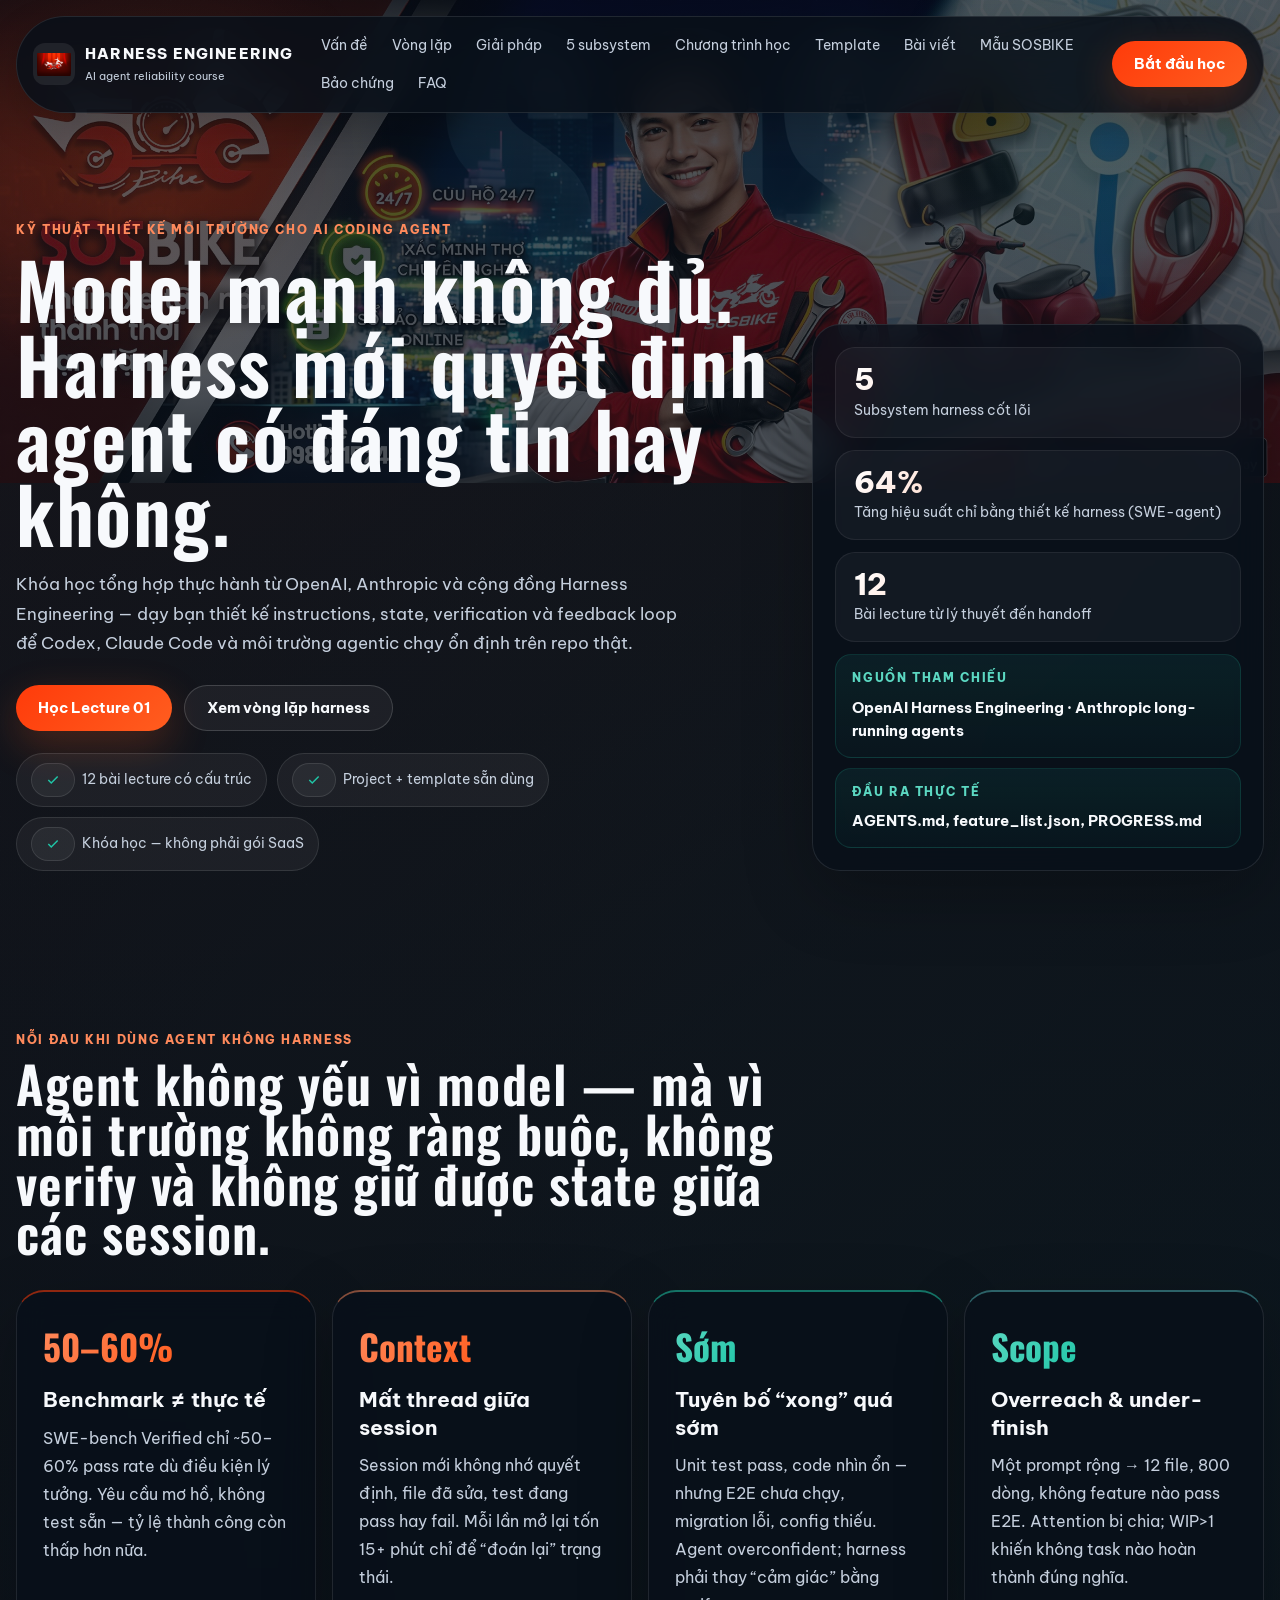
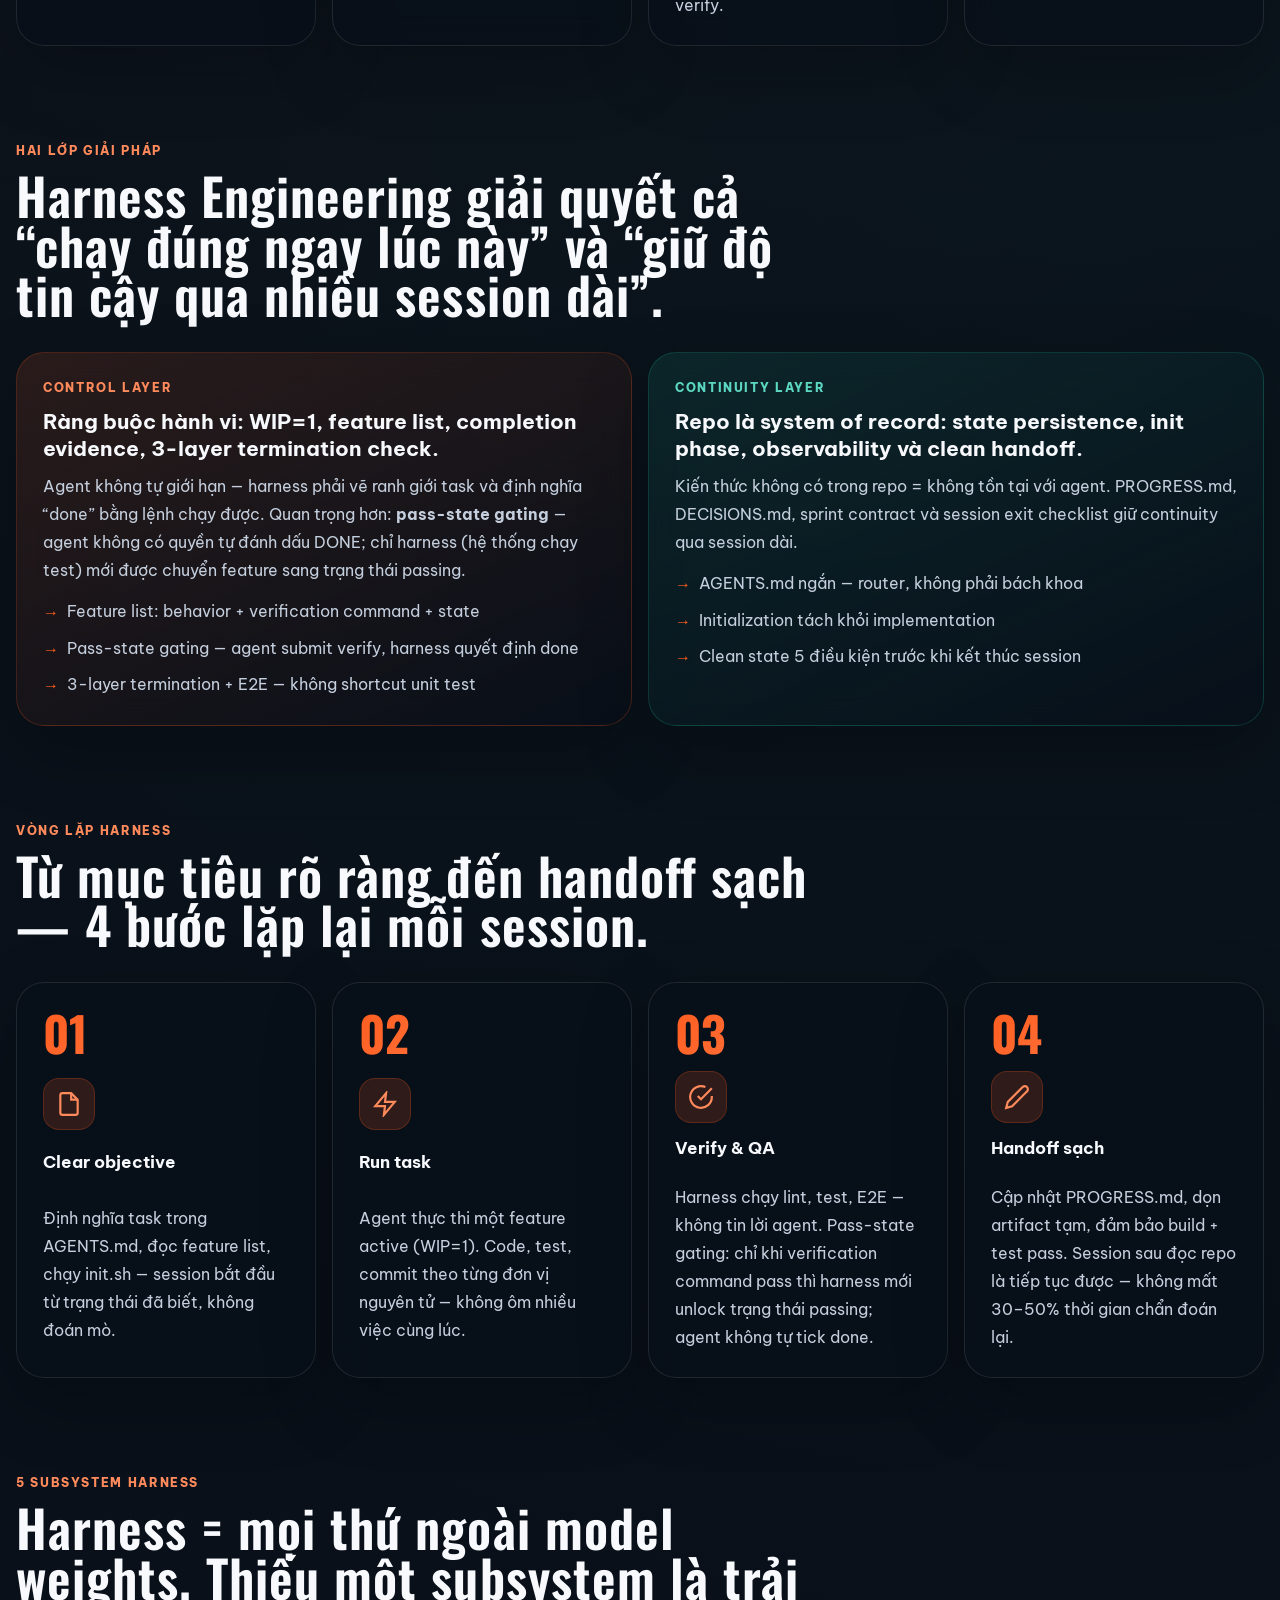
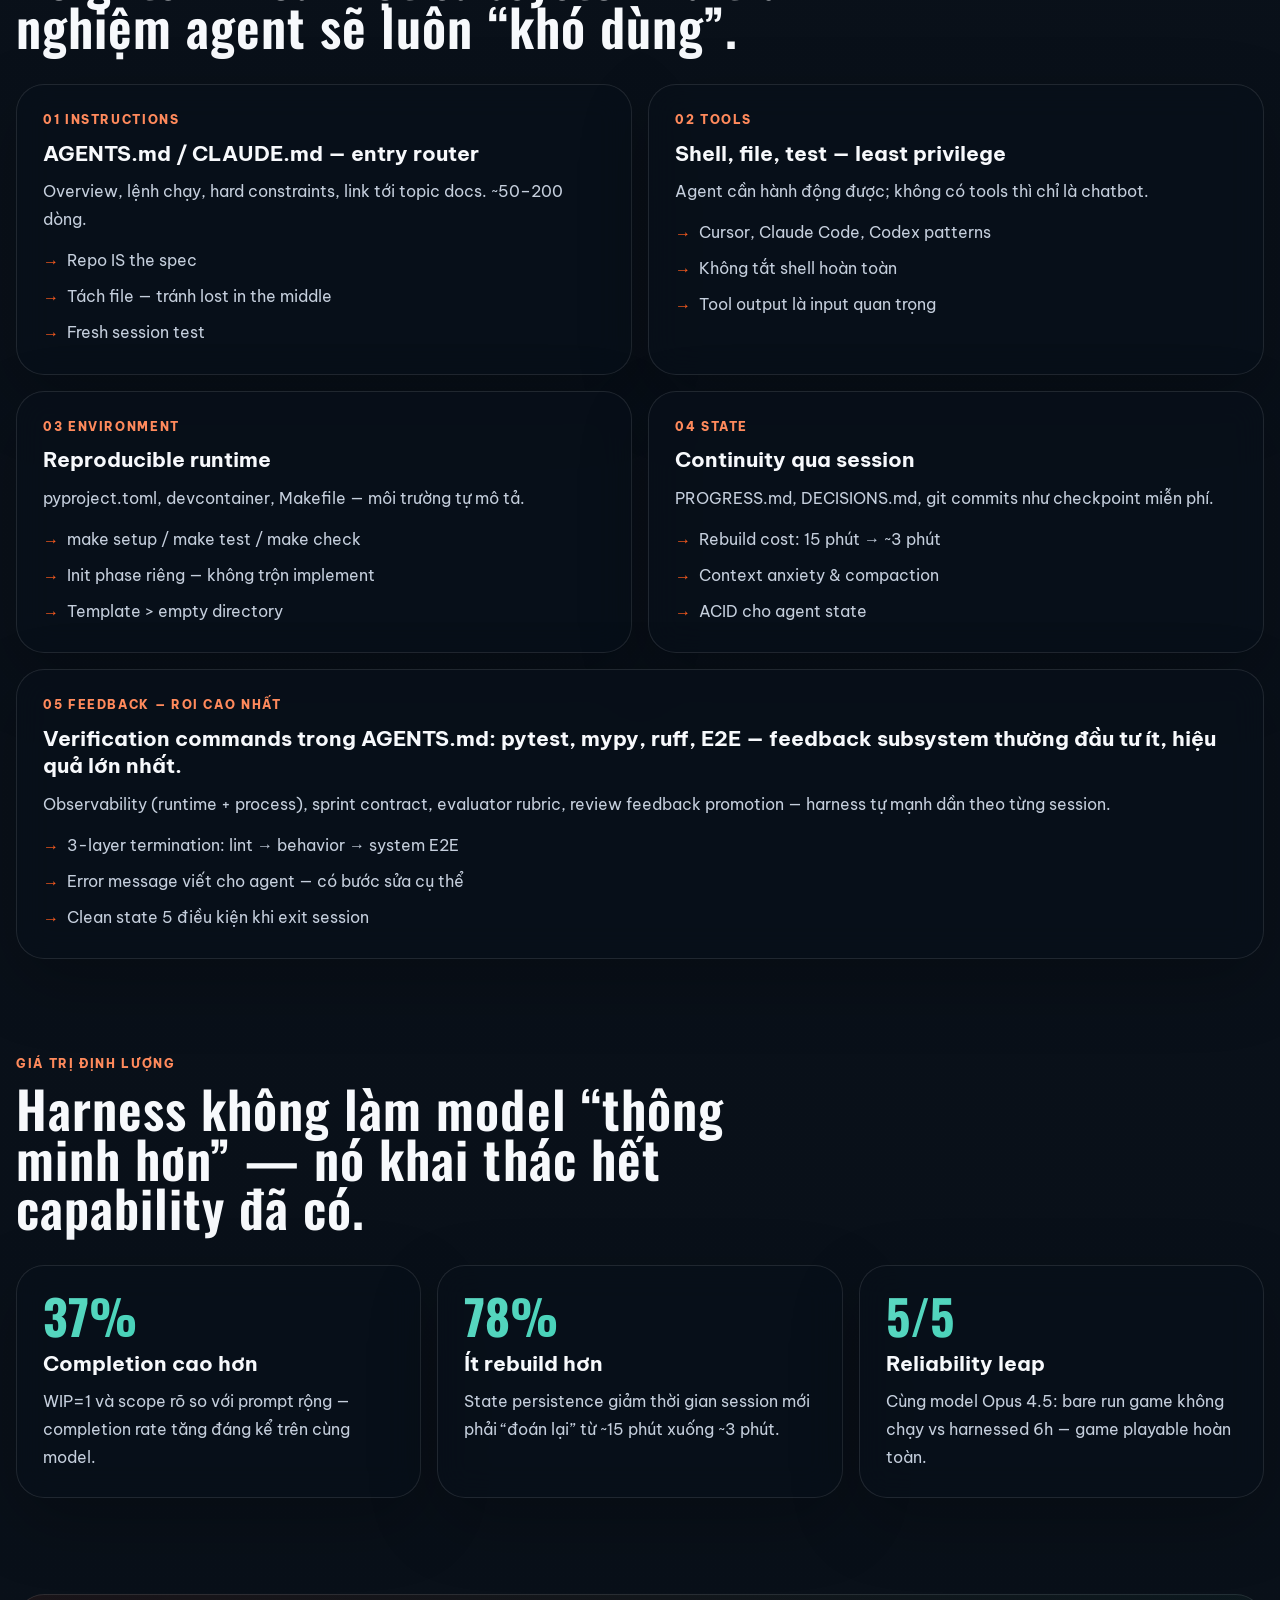
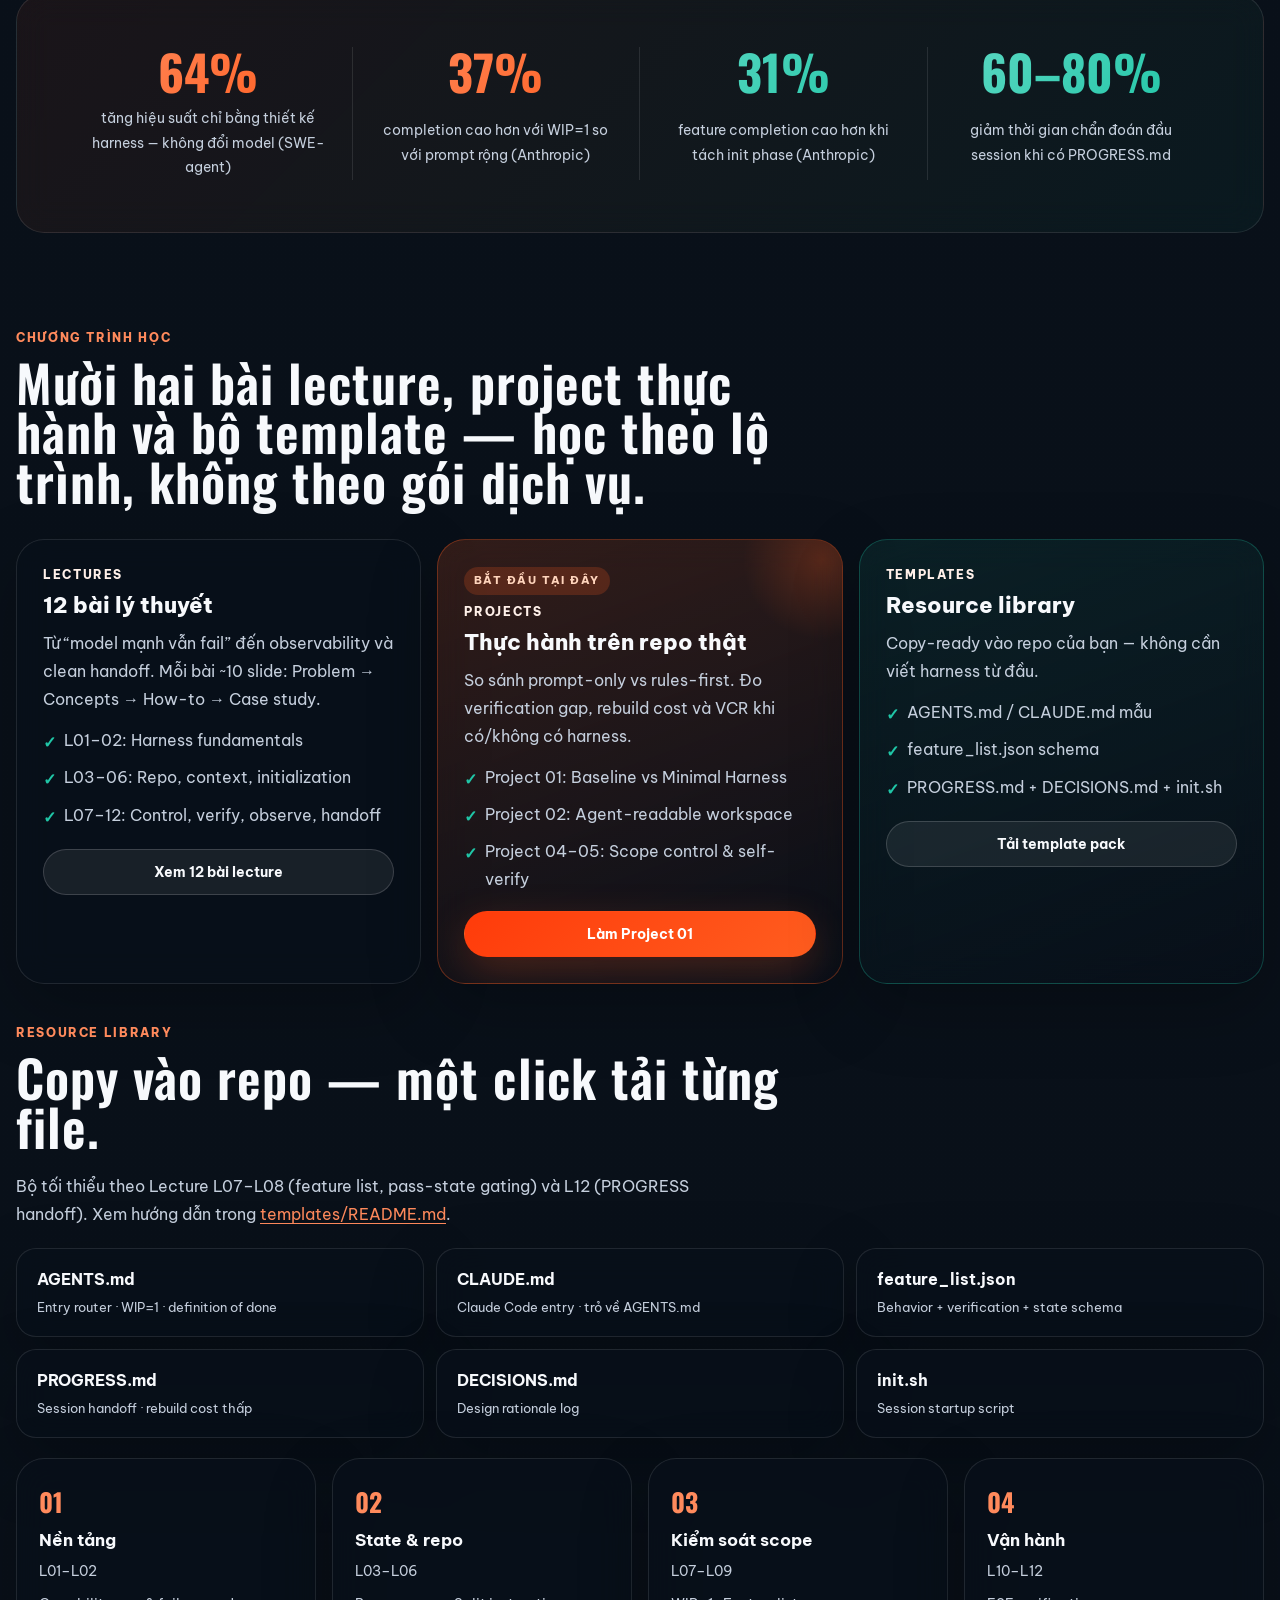
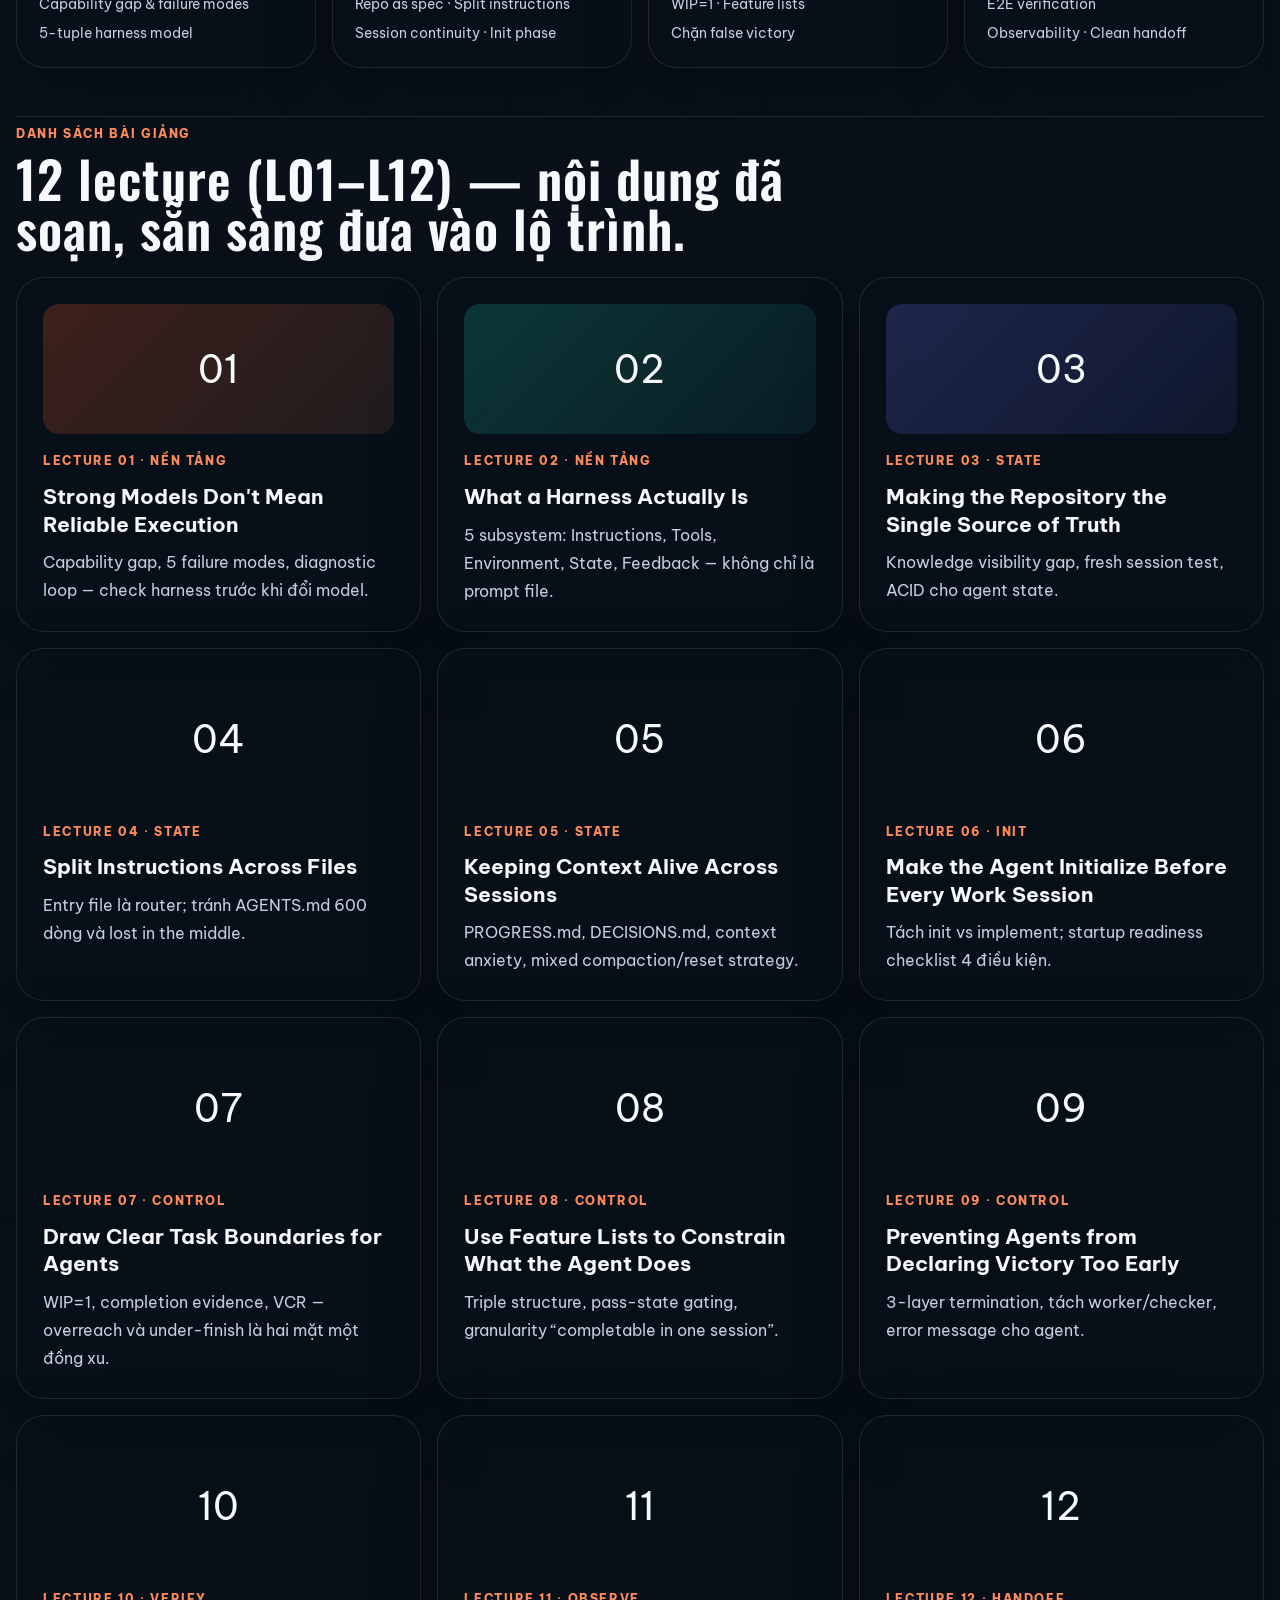
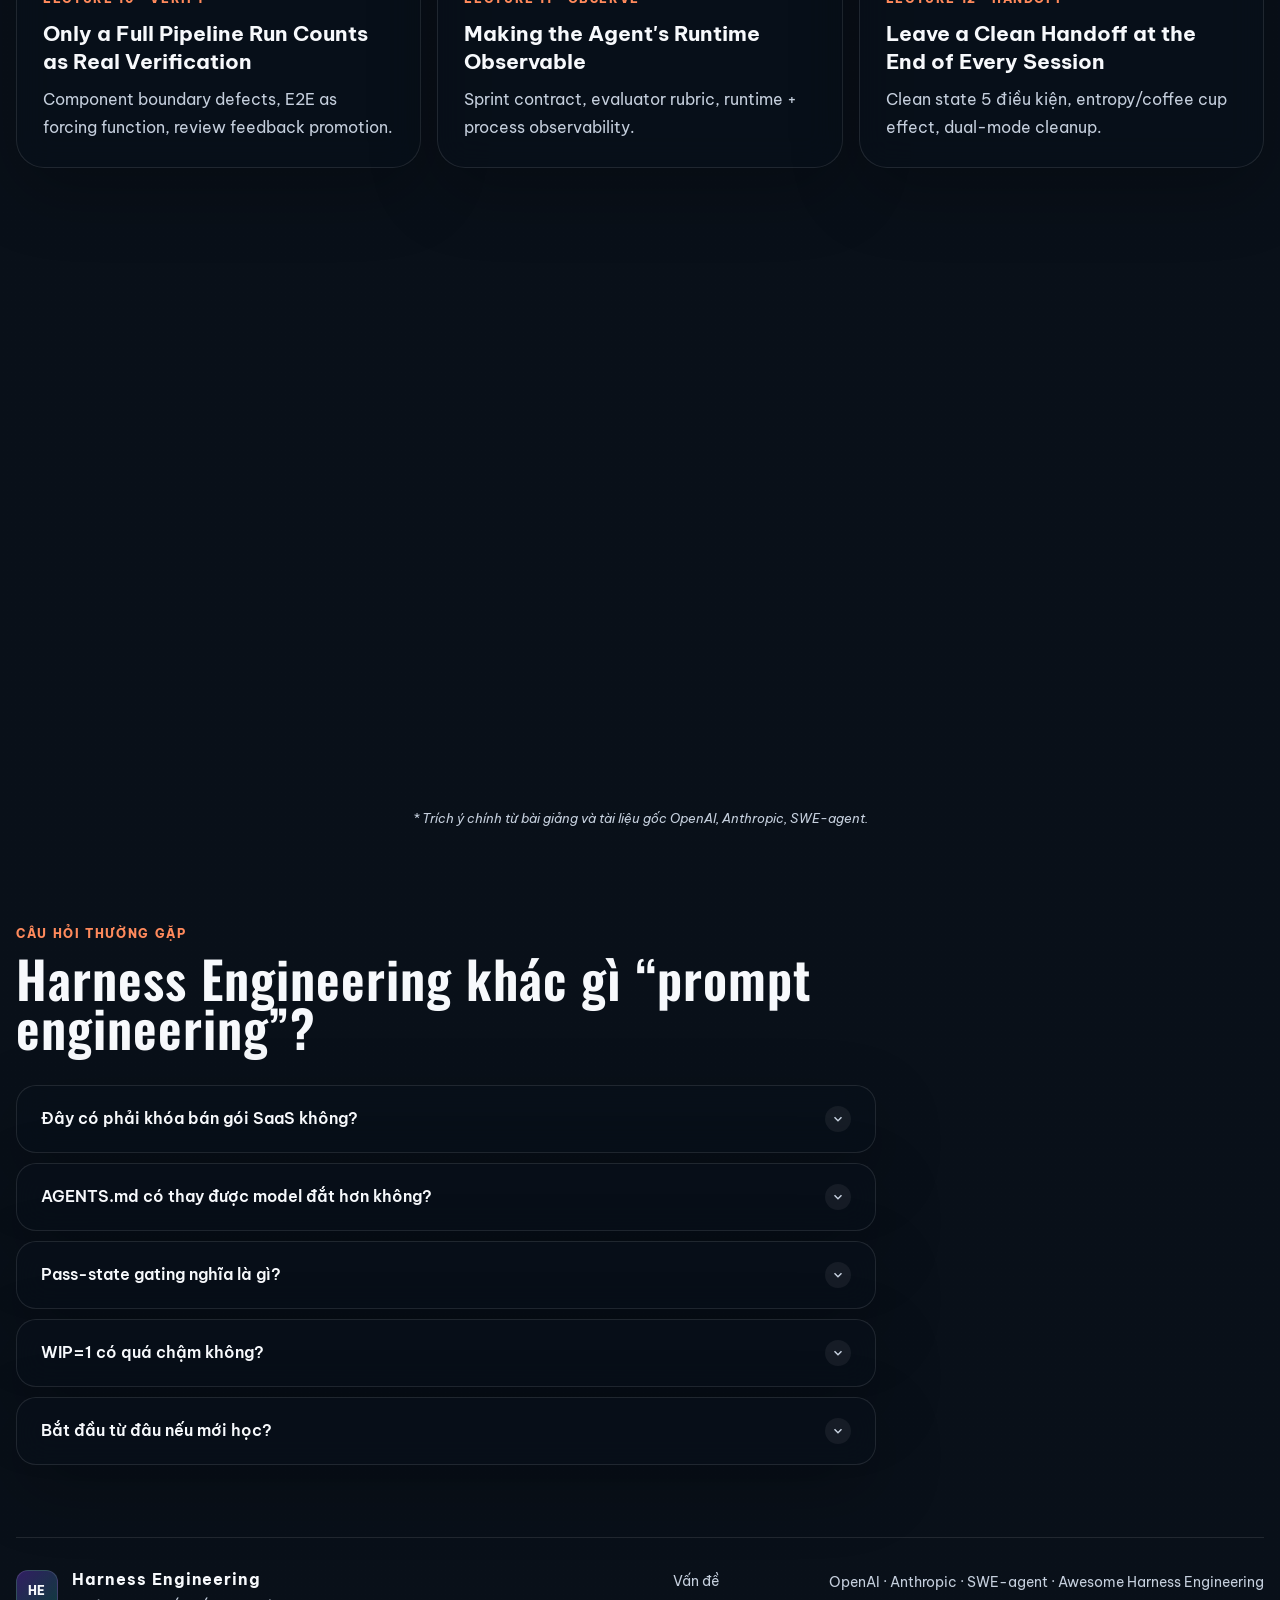
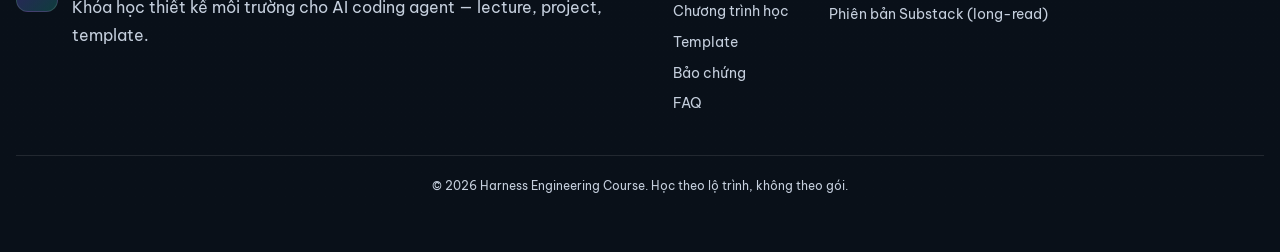
==== frontend/index.html @ 0aefba67 "Merge Harness and SOSBIKE into unified frontend for CI/CD deploy" ====
<!doctype html>
<html lang="vi">
  <head>
    <meta charset="UTF-8" />
    <meta name="viewport" content="width=device-width, initial-scale=1.0" />
    <title>Harness Engineering | Biến AI coding agent thành công cụ kỹ thuật đáng tin</title>
    <meta
      name="description"
      content="Khóa học Harness Engineering: 12 bài lecture, project thực hành và template AGENTS.md — thiết kế môi trường để Codex, Claude Code và agentic coding chạy ổn định."
    />
    <link rel="preconnect" href="https://fonts.googleapis.com" />
    <link rel="preconnect" href="https://fonts.gstatic.com" crossorigin />
    <link
      href="https://fonts.googleapis.com/css2?family=Be+Vietnam+Pro:wght@400;500;600;700;800&family=Oswald:wght@500;600;700&display=swap"
      rel="stylesheet"
    />
    <link rel="stylesheet" href="./styles.css" />
  </head>
  <body>
    <div class="background-atmosphere" aria-hidden="true"></div>
    <div class="nav-overlay" id="nav-overlay" aria-hidden="true"></div>

    <div class="page-shell">
      <header class="site-header" id="site-header">
        <a class="brand" href="#top" aria-label="Harness Engineering trang chủ">
          <img src="./assets/brand-mark.png" alt="" width="42" height="42" />
          <div class="brand-copy">
            <span class="brand-name">HARNESS ENGINEERING</span>
            <span class="brand-tag">AI agent reliability course</span>
          </div>
        </a>

        <nav class="site-nav" id="site-nav" aria-label="Điều hướng chính">
          <a href="#problem">Vấn đề</a>
          <a href="#how-it-works">Vòng lặp</a>
          <a href="#solutions">Giải pháp</a>
          <a href="#architecture">5 subsystem</a>
          <a href="#curriculum">Chương trình học</a>
          <a href="#templates">Template</a>
          <a href="./article/index.html">Bài viết</a>
          <a href="./sosbike/index.html">Mẫu SOSBIKE</a>
          <a href="#testimonials">Bảo chứng</a>
          <a href="#faq">FAQ</a>
        </nav>

        <button
          class="hamburger"
          id="hamburger"
          aria-label="Mở menu điều hướng"
          aria-expanded="false"
          aria-controls="site-nav"
        >
          <span></span>
          <span></span>
          <span></span>
        </button>

        <a class="button header-button" href="#curriculum">Bắt đầu học</a>
      </header>

      <main id="top">
        <section class="hero">
          <div class="hero-copy reveal">
            <p class="eyebrow">Kỹ thuật thiết kế môi trường cho AI coding agent</p>
            <h1>
              Model mạnh không đủ. Harness mới quyết định agent có đáng tin hay không.
            </h1>
            <p class="hero-lead">
              Khóa học tổng hợp thực hành từ OpenAI, Anthropic và cộng đồng Harness
              Engineering — dạy bạn thiết kế instructions, state, verification và
              feedback loop để Codex, Claude Code và môi trường agentic chạy ổn định
              trên repo thật.
            </p>

            <div class="hero-actions">
              <a class="button primary" href="#curriculum">Học Lecture 01</a>
              <a class="button ghost" href="#how-it-works">Xem vòng lặp harness</a>
            </div>

            <div class="hero-caption">
              <span>
                <span class="cap-icon" aria-hidden="true">
                  <svg width="14" height="14" viewBox="0 0 24 24" fill="none" stroke="currentColor" stroke-width="2.5"><polyline points="20 6 9 17 4 12"></polyline></svg>
                </span>
                12 bài lecture có cấu trúc
              </span>
              <span>
                <span class="cap-icon" aria-hidden="true">
                  <svg width="14" height="14" viewBox="0 0 24 24" fill="none" stroke="currentColor" stroke-width="2.5"><polyline points="20 6 9 17 4 12"></polyline></svg>
                </span>
                Project + template sẵn dùng
              </span>
              <span>
                <span class="cap-icon" aria-hidden="true">
                  <svg width="14" height="14" viewBox="0 0 24 24" fill="none" stroke="currentColor" stroke-width="2.5"><polyline points="20 6 9 17 4 12"></polyline></svg>
                </span>
                Khóa học — không phải gói SaaS
              </span>
            </div>
          </div>

          <div class="hero-panel reveal">
            <div class="hero-metrics">
              <article class="hero-metric">
                <strong>5</strong>
                <span>Subsystem harness cốt lõi</span>
              </article>
              <article class="hero-metric">
                <strong>64%</strong>
                <span>Tăng hiệu suất chỉ bằng thiết kế harness (SWE-agent)</span>
              </article>
              <article class="hero-metric">
                <strong>12</strong>
                <span>Bài lecture từ lý thuyết đến handoff</span>
              </article>
            </div>

            <div class="hero-trust">
              <div class="trust-chip">
                <span class="trust-kicker">Nguồn tham chiếu</span>
                <strong>OpenAI Harness Engineering · Anthropic long-running agents</strong>
              </div>
              <div class="trust-chip">
                <span class="trust-kicker">Đầu ra thực tế</span>
                <strong>AGENTS.md, feature_list.json, PROGRESS.md</strong>
              </div>
            </div>
          </div>
        </section>

        <section id="problem" class="section">
          <div class="section-heading reveal">
            <p class="eyebrow">Nỗi đau khi dùng agent không harness</p>
            <h2>
              Agent không yếu vì model — mà vì môi trường không ràng buộc, không verify
              và không giữ được state giữa các session.
            </h2>
          </div>

          <div class="problem-grid">
            <article class="problem-card reveal">
              <span class="problem-value">50–60%</span>
              <h3>Benchmark ≠ thực tế</h3>
              <p>
                SWE-bench Verified chỉ ~50–60% pass rate dù điều kiện lý tưởng. Yêu cầu
                mơ hồ, không test sẵn — tỷ lệ thành công còn thấp hơn nữa.
              </p>
            </article>

            <article class="problem-card reveal">
              <span class="problem-value">Context</span>
              <h3>Mất thread giữa session</h3>
              <p>
                Session mới không nhớ quyết định, file đã sửa, test đang pass hay fail.
                Mỗi lần mở lại tốn 15+ phút chỉ để “đoán lại” trạng thái.
              </p>
            </article>

            <article class="problem-card reveal">
              <span class="problem-value">Sớm</span>
              <h3>Tuyên bố “xong” quá sớm</h3>
              <p>
                Unit test pass, code nhìn ổn — nhưng E2E chưa chạy, migration lỗi, config
                thiếu. Agent overconfident; harness phải thay “cảm giác” bằng verify.
              </p>
            </article>

            <article class="problem-card reveal">
              <span class="problem-value">Scope</span>
              <h3>Overreach &amp; under-finish</h3>
              <p>
                Một prompt rộng → 12 file, 800 dòng, không feature nào pass E2E. Attention
                bị chia; WIP&gt;1 khiến không task nào hoàn thành đúng nghĩa.
              </p>
            </article>
          </div>
        </section>

        <section id="solutions" class="section">
          <div class="section-heading reveal">
            <p class="eyebrow">Hai lớp giải pháp</p>
            <h2>
              Harness Engineering giải quyết cả “chạy đúng ngay lúc này” và “giữ độ tin
              cậy qua nhiều session dài”.
            </h2>
          </div>

          <div class="solution-grid">
            <article class="solution-card hot reveal">
              <span class="solution-tone">Control layer</span>
              <h3>
                Ràng buộc hành vi: WIP=1, feature list, completion evidence, 3-layer
                termination check.
              </h3>
              <p>
                Agent không tự giới hạn — harness phải vẽ ranh giới task và định nghĩa
                “done” bằng lệnh chạy được. Quan trọng hơn: <strong>pass-state gating</strong>
                — agent không có quyền tự đánh dấu DONE; chỉ harness (hệ thống chạy test)
                mới được chuyển feature sang trạng thái passing.
              </p>
              <ul>
                <li>Feature list: behavior + verification command + state</li>
                <li>Pass-state gating — agent submit verify, harness quyết định done</li>
                <li>3-layer termination + E2E — không shortcut unit test</li>
              </ul>
            </article>

            <article class="solution-card warm reveal">
              <span class="solution-tone">Continuity layer</span>
              <h3>
                Repo là system of record: state persistence, init phase, observability
                và clean handoff.
              </h3>
              <p>
                Kiến thức không có trong repo = không tồn tại với agent. PROGRESS.md,
                DECISIONS.md, sprint contract và session exit checklist giữ continuity
                qua session dài.
              </p>
              <ul>
                <li>AGENTS.md ngắn — router, không phải bách khoa</li>
                <li>Initialization tách khỏi implementation</li>
                <li>Clean state 5 điều kiện trước khi kết thúc session</li>
              </ul>
            </article>
          </div>
        </section>

        <section id="how-it-works" class="section">
          <div class="section-heading reveal">
            <p class="eyebrow">Vòng lặp harness</p>
            <h2>Từ mục tiêu rõ ràng đến handoff sạch — 4 bước lặp lại mỗi session.</h2>
          </div>

          <div class="steps-grid">
            <article class="step-card reveal">
              <div class="step-num">01</div>
              <div class="step-icon" aria-hidden="true">
                <svg viewBox="0 0 24 24" fill="none" stroke="currentColor" stroke-width="2"><path d="M14 2H6a2 2 0 0 0-2 2v16a2 2 0 0 0 2 2h12a2 2 0 0 0 2-2V8z"/><polyline points="14 2 14 8 20 8"/></svg>
              </div>
              <h3>Clear objective</h3>
              <p>
                Định nghĩa task trong AGENTS.md, đọc feature list, chạy init.sh — session
                bắt đầu từ trạng thái đã biết, không đoán mò.
              </p>
            </article>

            <article class="step-card reveal">
              <div class="step-num">02</div>
              <div class="step-icon" aria-hidden="true">
                <svg viewBox="0 0 24 24" fill="none" stroke="currentColor" stroke-width="2"><polygon points="13 2 3 14 12 14 11 22 21 10 12 10 13 2"/></svg>
              </div>
              <h3>Run task</h3>
              <p>
                Agent thực thi một feature active (WIP=1). Code, test, commit theo từng
                đơn vị nguyên tử — không ôm nhiều việc cùng lúc.
              </p>
            </article>

            <article class="step-card reveal">
              <div class="step-num">03</div>
              <div class="step-icon" aria-hidden="true">
                <svg viewBox="0 0 24 24" fill="none" stroke="currentColor" stroke-width="2"><path d="M22 11.08V12a10 10 0 1 1-5.93-9.14"/><polyline points="22 4 12 14.01 9 11.01"/></svg>
              </div>
              <h3>Verify &amp; QA</h3>
              <p>
                Harness chạy lint, test, E2E — không tin lời agent. Pass-state gating:
                chỉ khi verification command pass thì harness mới unlock trạng thái
                passing; agent không tự tick done.
              </p>
            </article>

            <article class="step-card reveal">
              <div class="step-num">04</div>
              <div class="step-icon" aria-hidden="true">
                <svg viewBox="0 0 24 24" fill="none" stroke="currentColor" stroke-width="2"><path d="M17 3a2.85 2.83 0 1 1 4 4L7.5 20.5 2 22l1.5-5.5Z"/></svg>
              </div>
              <h3>Handoff sạch</h3>
              <p>
                Cập nhật PROGRESS.md, dọn artifact tạm, đảm bảo build + test pass. Session
                sau đọc repo là tiếp tục được — không mất 30–50% thời gian chẩn đoán lại.
              </p>
            </article>
          </div>
        </section>

        <section id="architecture" class="section">
          <div class="section-heading reveal">
            <p class="eyebrow">5 subsystem harness</p>
            <h2>
              Harness = mọi thứ ngoài model weights. Thiếu một subsystem là trải nghiệm
              agent sẽ luôn “khó dùng”.
            </h2>
          </div>

          <div class="architecture-grid">
            <article class="feature-module reveal">
              <span class="module-tag">01 Instructions</span>
              <h3>AGENTS.md / CLAUDE.md — entry router</h3>
              <p>Overview, lệnh chạy, hard constraints, link tới topic docs. ~50–200 dòng.</p>
              <ul>
                <li>Repo IS the spec</li>
                <li>Tách file — tránh lost in the middle</li>
                <li>Fresh session test</li>
              </ul>
            </article>

            <article class="feature-module reveal">
              <span class="module-tag">02 Tools</span>
              <h3>Shell, file, test — least privilege</h3>
              <p>Agent cần hành động được; không có tools thì chỉ là chatbot.</p>
              <ul>
                <li>Cursor, Claude Code, Codex patterns</li>
                <li>Không tắt shell hoàn toàn</li>
                <li>Tool output là input quan trọng</li>
              </ul>
            </article>

            <article class="feature-module reveal">
              <span class="module-tag">03 Environment</span>
              <h3>Reproducible runtime</h3>
              <p>pyproject.toml, devcontainer, Makefile — môi trường tự mô tả.</p>
              <ul>
                <li>make setup / make test / make check</li>
                <li>Init phase riêng — không trộn implement</li>
                <li>Template &gt; empty directory</li>
              </ul>
            </article>

            <article class="feature-module reveal">
              <span class="module-tag">04 State</span>
              <h3>Continuity qua session</h3>
              <p>PROGRESS.md, DECISIONS.md, git commits như checkpoint miễn phí.</p>
              <ul>
                <li>Rebuild cost: 15 phút → ~3 phút</li>
                <li>Context anxiety &amp; compaction</li>
                <li>ACID cho agent state</li>
              </ul>
            </article>

            <article class="feature-module wide reveal">
              <span class="module-tag">05 Feedback — ROI cao nhất</span>
              <h3>
                Verification commands trong AGENTS.md: pytest, mypy, ruff, E2E — feedback
                subsystem thường đầu tư ít, hiệu quả lớn nhất.
              </h3>
              <p>
                Observability (runtime + process), sprint contract, evaluator rubric, review
                feedback promotion — harness tự mạnh dần theo từng session.
              </p>
              <ul>
                <li>3-layer termination: lint → behavior → system E2E</li>
                <li>Error message viết cho agent — có bước sửa cụ thể</li>
                <li>Clean state 5 điều kiện khi exit session</li>
              </ul>
            </article>
          </div>
        </section>

        <section id="benefits" class="section">
          <div class="section-heading reveal">
            <p class="eyebrow">Giá trị định lượng</p>
            <h2>Harness không làm model “thông minh hơn” — nó khai thác hết capability đã có.</h2>
          </div>

          <div class="benefit-grid">
            <article class="benefit-card reveal">
              <span class="benefit-value">37%</span>
              <h3>Completion cao hơn</h3>
              <p>WIP=1 và scope rõ so với prompt rộng — completion rate tăng đáng kể trên cùng model.</p>
            </article>

            <article class="benefit-card reveal">
              <span class="benefit-value">78%</span>
              <h3>Ít rebuild hơn</h3>
              <p>State persistence giảm thời gian session mới phải “đoán lại” từ ~15 phút xuống ~3 phút.</p>
            </article>

            <article class="benefit-card reveal">
              <span class="benefit-value">5/5</span>
              <h3>Reliability leap</h3>
              <p>Cùng model Opus 4.5: bare run game không chạy vs harnessed 6h — game playable hoàn toàn.</p>
            </article>
          </div>
        </section>

        <section class="stats-section">
          <div class="stats-inner">
            <div class="stat-item reveal">
              <span class="stat-value" data-target="64" data-suffix="%">0%</span>
              <p>tăng hiệu suất chỉ bằng thiết kế harness — không đổi model (SWE-agent)</p>
            </div>
            <div class="stat-item reveal">
              <span class="stat-value" data-target="37" data-suffix="%">0%</span>
              <p>completion cao hơn với WIP=1 so với prompt rộng (Anthropic)</p>
            </div>
            <div class="stat-item reveal">
              <span class="stat-value" data-target="31" data-suffix="%">0%</span>
              <p>feature completion cao hơn khi tách init phase (Anthropic)</p>
            </div>
            <div class="stat-item reveal">
              <span
                class="stat-value"
                data-target="60"
                data-suffix="–80%"
                data-decimals="0"
                >0</span
              >
              <p>giảm thời gian chẩn đoán đầu session khi có PROGRESS.md</p>
            </div>
          </div>
        </section>

        <section id="curriculum" class="section">
          <div class="section-heading reveal">
            <p class="eyebrow">Chương trình học</p>
            <h2>
              Mười hai bài lecture, project thực hành và bộ template — học theo lộ trình,
              không theo gói dịch vụ.
            </h2>
          </div>

          <div class="curriculum-grid">
            <article class="pricing-card reveal">
              <span class="plan-tier">Lectures</span>
              <h3>12 bài lý thuyết</h3>
              <p>
                Từ “model mạnh vẫn fail” đến observability và clean handoff. Mỗi bài ~10
                slide: Problem → Concepts → How-to → Case study.
              </p>
              <ul>
                <li>L01–02: Harness fundamentals</li>
                <li>L03–06: Repo, context, initialization</li>
                <li>L07–12: Control, verify, observe, handoff</li>
              </ul>
              <a class="pricing-cta" href="#curriculum-lectures">Xem 12 bài lecture</a>
            </article>

            <article class="pricing-card featured reveal">
              <span class="plan-badge">Bắt đầu tại đây</span>
              <span class="plan-tier">Projects</span>
              <h3>Thực hành trên repo thật</h3>
              <p>
                So sánh prompt-only vs rules-first. Đo verification gap, rebuild cost và
                VCR khi có/không có harness.
              </p>
              <ul>
                <li>Project 01: Baseline vs Minimal Harness</li>
                <li>Project 02: Agent-readable workspace</li>
                <li>Project 04–05: Scope control &amp; self-verify</li>
              </ul>
              <a class="pricing-cta" href="#how-it-works">Làm Project 01</a>
            </article>

            <article class="pricing-card driver reveal">
              <span class="plan-tier">Templates</span>
              <h3>Resource library</h3>
              <p>
                Copy-ready vào repo của bạn — không cần viết harness từ đầu.
              </p>
              <ul>
                <li>AGENTS.md / CLAUDE.md mẫu</li>
                <li>feature_list.json schema</li>
                <li>PROGRESS.md + DECISIONS.md + init.sh</li>
              </ul>
              <a class="pricing-cta" href="#templates">Tải template pack</a>
            </article>
          </div>

          <div id="templates" class="template-pack reveal">
            <div class="section-heading template-pack-heading">
              <p class="eyebrow">Resource library</p>
              <h2>Copy vào repo — một click tải từng file.</h2>
            </div>
            <p class="template-pack-lead">
              Bộ tối thiểu theo Lecture L07–L08 (feature list, pass-state gating) và L12
              (PROGRESS handoff). Xem hướng dẫn trong
              <a href="./templates/README.md">templates/README.md</a>.
            </p>
            <div class="template-download-grid">
              <a class="template-file-card" href="./templates/AGENTS.md" download>
                <strong>AGENTS.md</strong>
                <span>Entry router · WIP=1 · definition of done</span>
              </a>
              <a class="template-file-card" href="./templates/CLAUDE.md" download>
                <strong>CLAUDE.md</strong>
                <span>Claude Code entry · trỏ về AGENTS.md</span>
              </a>
              <a class="template-file-card" href="./templates/feature_list.json" download>
                <strong>feature_list.json</strong>
                <span>Behavior + verification + state schema</span>
              </a>
              <a class="template-file-card" href="./templates/PROGRESS.md" download>
                <strong>PROGRESS.md</strong>
                <span>Session handoff · rebuild cost thấp</span>
              </a>
              <a class="template-file-card" href="./templates/DECISIONS.md" download>
                <strong>DECISIONS.md</strong>
                <span>Design rationale log</span>
              </a>
              <a class="template-file-card" href="./templates/init.sh" download>
                <strong>init.sh</strong>
                <span>Session startup script</span>
              </a>
            </div>
          </div>

          <div class="phases-grid">
            <article class="phase-card reveal">
              <div class="phase-num">01</div>
              <h3>Nền tảng</h3>
              <p>L01–L02</p>
              <ul>
                <li>Capability gap &amp; failure modes</li>
                <li>5-tuple harness model</li>
              </ul>
            </article>
            <article class="phase-card reveal">
              <div class="phase-num">02</div>
              <h3>State &amp; repo</h3>
              <p>L03–L06</p>
              <ul>
                <li>Repo as spec · Split instructions</li>
                <li>Session continuity · Init phase</li>
              </ul>
            </article>
            <article class="phase-card reveal">
              <div class="phase-num">03</div>
              <h3>Kiểm soát scope</h3>
              <p>L07–L09</p>
              <ul>
                <li>WIP=1 · Feature lists</li>
                <li>Chặn false victory</li>
              </ul>
            </article>
            <article class="phase-card reveal">
              <div class="phase-num">04</div>
              <h3>Vận hành</h3>
              <p>L10–L12</p>
              <ul>
                <li>E2E verification</li>
                <li>Observability · Clean handoff</li>
              </ul>
            </article>
          </div>
          <div id="curriculum-lectures" class="curriculum-lectures">
            <div class="section-heading reveal">
              <p class="eyebrow">Danh sách bài giảng</p>
              <h2>12 lecture (L01–L12) — nội dung đã soạn, sẵn sàng đưa vào lộ trình.</h2>
            </div>

          <div class="blog-grid">
            <article class="blog-card reveal">
              <div class="blog-thumb" aria-hidden="true">01</div>
              <span class="blog-meta">Lecture 01 · Nền tảng</span>
              <h3>Strong Models Don't Mean Reliable Execution</h3>
              <p>Capability gap, 5 failure modes, diagnostic loop — check harness trước khi đổi model.</p>
            </article>

            <article class="blog-card reveal">
              <div class="blog-thumb" aria-hidden="true">02</div>
              <span class="blog-meta">Lecture 02 · Nền tảng</span>
              <h3>What a Harness Actually Is</h3>
              <p>5 subsystem: Instructions, Tools, Environment, State, Feedback — không chỉ là prompt file.</p>
            </article>

            <article class="blog-card reveal">
              <div class="blog-thumb" aria-hidden="true">03</div>
              <span class="blog-meta">Lecture 03 · State</span>
              <h3>Making the Repository the Single Source of Truth</h3>
              <p>Knowledge visibility gap, fresh session test, ACID cho agent state.</p>
            </article>

            <article class="blog-card reveal">
              <div class="blog-thumb" aria-hidden="true">04</div>
              <span class="blog-meta">Lecture 04 · State</span>
              <h3>Split Instructions Across Files</h3>
              <p>Entry file là router; tránh AGENTS.md 600 dòng và lost in the middle.</p>
            </article>

            <article class="blog-card reveal">
              <div class="blog-thumb" aria-hidden="true">05</div>
              <span class="blog-meta">Lecture 05 · State</span>
              <h3>Keeping Context Alive Across Sessions</h3>
              <p>PROGRESS.md, DECISIONS.md, context anxiety, mixed compaction/reset strategy.</p>
            </article>

            <article class="blog-card reveal">
              <div class="blog-thumb" aria-hidden="true">06</div>
              <span class="blog-meta">Lecture 06 · Init</span>
              <h3>Make the Agent Initialize Before Every Work Session</h3>
              <p>Tách init vs implement; startup readiness checklist 4 điều kiện.</p>
            </article>

            <article class="blog-card reveal">
              <div class="blog-thumb" aria-hidden="true">07</div>
              <span class="blog-meta">Lecture 07 · Control</span>
              <h3>Draw Clear Task Boundaries for Agents</h3>
              <p>WIP=1, completion evidence, VCR — overreach và under-finish là hai mặt một đồng xu.</p>
            </article>

            <article class="blog-card reveal">
              <div class="blog-thumb" aria-hidden="true">08</div>
              <span class="blog-meta">Lecture 08 · Control</span>
              <h3>Use Feature Lists to Constrain What the Agent Does</h3>
              <p>Triple structure, pass-state gating, granularity “completable in one session”.</p>
            </article>

            <article class="blog-card reveal">
              <div class="blog-thumb" aria-hidden="true">09</div>
              <span class="blog-meta">Lecture 09 · Control</span>
              <h3>Preventing Agents from Declaring Victory Too Early</h3>
              <p>3-layer termination, tách worker/checker, error message cho agent.</p>
            </article>

            <article class="blog-card reveal">
              <div class="blog-thumb" aria-hidden="true">10</div>
              <span class="blog-meta">Lecture 10 · Verify</span>
              <h3>Only a Full Pipeline Run Counts as Real Verification</h3>
              <p>Component boundary defects, E2E as forcing function, review feedback promotion.</p>
            </article>

            <article class="blog-card reveal">
              <div class="blog-thumb" aria-hidden="true">11</div>
              <span class="blog-meta">Lecture 11 · Observe</span>
              <h3>Making the Agent's Runtime Observable</h3>
              <p>Sprint contract, evaluator rubric, runtime + process observability.</p>
            </article>

            <article class="blog-card reveal">
              <div class="blog-thumb" aria-hidden="true">12</div>
              <span class="blog-meta">Lecture 12 · Handoff</span>
              <h3>Leave a Clean Handoff at the End of Every Session</h3>
              <p>Clean state 5 điều kiện, entropy/coffee cup effect, dual-mode cleanup.</p>
            </article>
          </div>
          </div>
        </section>

        <section id="testimonials" class="section">
          <div class="section-heading reveal">
            <p class="eyebrow">Bảo chứng từ nghiên cứu</p>
            <h2>
              Harness không phải ý kiến cá nhân — OpenAI, Anthropic và SWE-agent đều chỉ ra
              cùng một kết luận.
            </h2>
          </div>

          <div class="testimonial-grid">
            <article class="testimonial-card reveal">
              <div class="testimonial-stars" aria-hidden="true">SWE-agent</div>
              <p class="testimonial-quote">
                “Chỉ thay đổi thiết kế môi trường làm việc (Harness), hiệu suất của mô hình
                tăng tới 64% — không cần nâng cấp model.”
              </p>
              <div class="testimonial-author">
                <div class="testimonial-avatar" aria-hidden="true">64</div>
                <div>
                  <strong>SWE-agent</strong>
                  <span>Agent-Computer Interface research</span>
                </div>
              </div>
            </article>

            <article class="testimonial-card reveal">
              <div class="testimonial-stars" aria-hidden="true">Anthropic</div>
              <p class="testimonial-quote">
                “Tách biệt giai đoạn Initialization giúp tỷ lệ hoàn thành tính năng tăng 31%
                trong các phiên làm việc dài.”
              </p>
              <div class="testimonial-author">
                <div class="testimonial-avatar" aria-hidden="true">AN</div>
                <div>
                  <strong>Anthropic</strong>
                  <span>Effective harnesses for long-running agents</span>
                </div>
              </div>
            </article>

            <article class="testimonial-card reveal">
              <div class="testimonial-stars" aria-hidden="true">OpenAI</div>
              <p class="testimonial-quote">
                “Khung kiểm soát (Harness) không làm mô hình thông minh hơn — nó đảm bảo
                khả năng của mô hình được hiện thực hóa thay vì lãng phí vào việc đoán mò.”
              </p>
              <div class="testimonial-author">
                <div class="testimonial-avatar" aria-hidden="true">OA</div>
                <div>
                  <strong>OpenAI Codex</strong>
                  <span>Harness engineering in an agent-first world</span>
                </div>
              </div>
            </article>
          </div>
          <p class="testimonial-note">
            * Trích ý chính từ bài giảng và tài liệu gốc OpenAI, Anthropic, SWE-agent.
          </p>
        </section>

        <section id="faq" class="section">
          <div class="section-heading reveal">
            <p class="eyebrow">Câu hỏi thường gặp</p>
            <h2>Harness Engineering khác gì “prompt engineering”?</h2>
          </div>

          <div class="faq-list">
            <details class="faq-item reveal">
              <summary class="faq-question">
                Đây có phải khóa bán gói SaaS không?
                <span class="faq-chevron" aria-hidden="true"><svg viewBox="0 0 24 24" fill="none" stroke="currentColor" stroke-width="2.5"><polyline points="6 9 12 15 18 9"/></svg></span>
              </summary>
              <div class="faq-answer">
                <p>
                  Không. Đây là khóa học kỹ thuật: lecture, project và template. Phần
                  “Chương trình học” mô tả lộ trình nội dung — không phải bảng giá
                  subscription.
                </p>
              </div>
            </details>

            <details class="faq-item reveal">
              <summary class="faq-question">
                AGENTS.md có thay được model đắt hơn không?
                <span class="faq-chevron" aria-hidden="true"><svg viewBox="0 0 24 24" fill="none" stroke="currentColor" stroke-width="2.5"><polyline points="6 9 12 15 18 9"/></svg></span>
              </summary>
              <div class="faq-answer">
                <p>
                  Nhiều case: có. Cùng model, thêm AGENTS.md + verification commands có thể
                  tăng success rate từ ~20% lên 80%+. Đổi model là option đắt nhất — check
                  harness trước.
                </p>
              </div>
            </details>

            <details class="faq-item reveal">
              <summary class="faq-question">
                Pass-state gating nghĩa là gì?
                <span class="faq-chevron" aria-hidden="true"><svg viewBox="0 0 24 24" fill="none" stroke="currentColor" stroke-width="2.5"><polyline points="6 9 12 15 18 9"/></svg></span>
              </summary>
              <div class="faq-answer">
                <p>
                  Agent không được tự đổi state feature sang “passing”. Agent chỉ submit
                  verification request; harness chạy lệnh test và mới quyết định done. Đây
                  là cơ chế chặn false victory — không tin lời “đã xong” của model.
                </p>
              </div>
            </details>

            <details class="faq-item reveal">
              <summary class="faq-question">
                WIP=1 có quá chậm không?
                <span class="faq-chevron" aria-hidden="true"><svg viewBox="0 0 24 24" fill="none" stroke="currentColor" stroke-width="2.5"><polyline points="6 9 12 15 18 9"/></svg></span>
              </summary>
              <div class="faq-answer">
                <p>
                  Ngược lại: ít code hơn nhưng nhiều feature pass E2E hơn. Case 8 features:
                  WIP=1 đạt 87.5% completion vs 37.5% khi agent ôm 5 feature cùng lúc.
                </p>
              </div>
            </details>

            <details class="faq-item reveal">
              <summary class="faq-question">
                Bắt đầu từ đâu nếu mới học?
                <span class="faq-chevron" aria-hidden="true"><svg viewBox="0 0 24 24" fill="none" stroke="currentColor" stroke-width="2.5"><polyline points="6 9 12 15 18 9"/></svg></span>
              </summary>
              <div class="faq-answer">
                <p>
                  Lecture 01 → Lecture 02 → Project 01. Song song: đặt AGENTS.md vào repo
                  root, thêm make test / make check, rồi chạy fresh session test.
                </p>
              </div>
            </details>
          </div>
        </section>

      </main>

      <footer class="site-footer">
        <div class="footer-brand">
          <span class="brand-mark" aria-hidden="true">HE</span>
          <div>
            <h3>Harness Engineering</h3>
            <p>Khóa học thiết kế môi trường cho AI coding agent — lecture, project, template.</p>
          </div>
        </div>

        <nav class="footer-links" aria-label="Điều hướng footer">
          <a href="#problem">Vấn đề</a>
          <a href="#curriculum">Chương trình học</a>
          <a href="#templates">Template</a>
          <a href="#testimonials">Bảo chứng</a>
          <a href="#faq">FAQ</a>
        </nav>

        <div class="footer-meta">
          <span>OpenAI · Anthropic · SWE-agent · Awesome Harness Engineering</span>
          <a href="./article/index.html">Phiên bản Substack (long-read)</a>
        </div>

        <p class="footer-copy">© 2026 Harness Engineering Course. Học theo lộ trình, không theo gói.</p>
      </footer>
    </div>

    <script src="./main.js"></script>
  </body>
</html>
---- frontend/styles.css ----
/* ============================================================
   DESIGN TOKENS
   ============================================================ */
:root {
  /* Background */
  --bg: #091019;
  --bg-soft: #0f1825;

  /* Surface */
  --surface: rgba(8, 15, 25, 0.80);
  --surface-alt: rgba(255, 255, 255, 0.06);

  /* Borders */
  --line: rgba(255, 255, 255, 0.10);
  --line-strong: rgba(255, 255, 255, 0.16);
  --line-orange: rgba(255, 93, 31, 0.38);
  --line-teal: rgba(32, 198, 167, 0.32);

  /* Text */
  --text: #f7f9fc;
  --muted: #c5cfdd;
  --muted-strong: #e1e7f0;

  /* Brand */
  --orange: #ff5d1f;
  --orange-deep: #ff3b0a;
  --orange-light: #ff8a5c;
  --orange-glow: rgba(255, 93, 31, 0.16);
  --teal: #20c6a7;
  --teal-deep: #108a87;
  --teal-light: #5cd8c2;
  --teal-glow: rgba(32, 198, 167, 0.14);

  /* Shadows */
  --shadow: 0 24px 70px rgba(0, 0, 0, 0.24);
  --shadow-hover: 0 40px 100px rgba(0, 0, 0, 0.36);
  --shadow-orange: 0 14px 40px rgba(255, 93, 31, 0.24);
  --shadow-teal: 0 14px 40px rgba(32, 198, 167, 0.20);

  /* Radii */
  --radius-xl: 28px;
  --radius-lg: 20px;
  --radius-md: 16px;
  --radius-sm: 10px;

  /* Spacing */
  --space-section: 96px;

  /* Z-index */
  --z-base: 1;
  --z-header: 40;
  --z-overlay: 45;
  --z-menu: 50;

  /* Easing */
  --ease-out: cubic-bezier(0.16, 1, 0.3, 1);
  --ease-bounce: cubic-bezier(0.34, 1.56, 0.64, 1);
  --ease-in-out: cubic-bezier(0.4, 0, 0.2, 1);
}

/* ============================================================
   RESET & BASE
   ============================================================ */
*, *::before, *::after {
  box-sizing: border-box;
  margin: 0;
  padding: 0;
}

html {
  scroll-behavior: smooth;
}

body {
  min-height: 100vh;
  font-family: "Be Vietnam Pro", sans-serif;
  font-size: 1rem;
  line-height: 1.6;
  color: var(--text);
  background:
    linear-gradient(180deg, rgba(9, 16, 25, 0.70) 0%, rgba(9, 16, 25, 0.96) 38%),
    url("./assets/hero-cover.jpg") top center / min(100%, 1600px) auto no-repeat,
    radial-gradient(circle at top left, rgba(255, 93, 31, 0.20), transparent 24%),
    radial-gradient(circle at 88% 16%, rgba(32, 198, 167, 0.14), transparent 20%),
    linear-gradient(180deg, #0b131d 0%, #091019 100%);
  -webkit-font-smoothing: antialiased;
  -moz-osx-font-smoothing: grayscale;
}

body.menu-open {
  overflow: hidden;
}

body.blog-modal-open {
  overflow: hidden;
}

body::before {
  content: "";
  position: fixed;
  inset: 0;
  pointer-events: none;
  background:
    linear-gradient(rgba(255, 255, 255, 0.03) 1px, transparent 1px),
    linear-gradient(90deg, rgba(255, 255, 255, 0.03) 1px, transparent 1px);
  background-size: 34px 34px;
  opacity: 0.20;
  z-index: 0;
}

a { color: inherit; text-decoration: none; }
img { display: block; max-width: 100%; }
ul { list-style: none; }
h1, h2, h3, h4 { line-height: 1.2; }

/* ============================================================
   SCROLLBAR
   ============================================================ */
::-webkit-scrollbar { width: 5px; }
::-webkit-scrollbar-track { background: var(--bg); }
::-webkit-scrollbar-thumb {
  background: rgba(255, 93, 31, 0.45);
  border-radius: 999px;
}
::-webkit-scrollbar-thumb:hover { background: var(--orange); }

/* ============================================================
   REDUCED MOTION
   ============================================================ */
@media (prefers-reduced-motion: reduce) {
  html { scroll-behavior: auto; }
  *, *::before, *::after {
    animation-duration: 0.01ms !important;
    animation-iteration-count: 1 !important;
    transition-duration: 0.01ms !important;
  }
}

/* ============================================================
   BACKGROUND ATMOSPHERE
   ============================================================ */
.background-atmosphere {
  position: fixed;
  inset: 0;
  pointer-events: none;
  z-index: 0;
  background:
    radial-gradient(circle at 12% 18%, rgba(255, 93, 31, 0.10), transparent 18%),
    radial-gradient(circle at 86% 12%, rgba(32, 198, 167, 0.08), transparent 16%);
}

/* ============================================================
   PAGE SHELL
   ============================================================ */
.page-shell {
  position: relative;
  z-index: var(--z-base);
  width: min(calc(100% - 32px), 1260px);
  margin: 0 auto;
  padding-bottom: 48px;
}

/* ============================================================
   HEADER
   ============================================================ */
.site-header {
  position: sticky;
  top: 14px;
  z-index: var(--z-header);
  display: flex;
  align-items: center;
  justify-content: space-between;
  gap: 16px;
  margin-top: 16px;
  padding: 10px 16px;
  border: 1px solid var(--line);
  border-radius: 999px;
  background: rgba(9, 16, 25, 0.86);
  backdrop-filter: blur(20px);
  -webkit-backdrop-filter: blur(20px);
  box-shadow: 0 16px 40px rgba(0, 0, 0, 0.20);
  transition: box-shadow 300ms var(--ease-out), border-color 300ms var(--ease-out);
}

.site-header.scrolled {
  border-color: rgba(255, 255, 255, 0.14);
  box-shadow: 0 24px 60px rgba(0, 0, 0, 0.30);
}

/* Brand */
.brand {
  display: inline-flex;
  align-items: center;
  gap: 10px;
  flex-shrink: 0;
}

.brand img,
.brand-mark {
  width: 42px;
  height: 42px;
  padding: 4px;
  border-radius: 12px;
  background: rgba(255, 255, 255, 0.08);
  object-fit: contain;
}

.brand-mark {
  display: inline-flex;
  align-items: center;
  justify-content: center;
  font-weight: 800;
  font-size: 0.72rem;
  letter-spacing: 0.06em;
  background: linear-gradient(135deg, rgba(124, 58, 237, 0.35), rgba(32, 198, 167, 0.25));
  border: 1px solid rgba(255, 255, 255, 0.12);
  flex-shrink: 0;
}

.brand-copy { display: grid; gap: 1px; }

.brand-name {
  font-weight: 800;
  letter-spacing: 0.08em;
  font-size: 0.93rem;
}

.brand-tag {
  color: var(--muted);
  font-size: 0.70rem;
}

/* Navigation */
.site-nav {
  display: flex;
  flex-wrap: wrap;
  align-items: center;
  gap: 2px;
}

.site-nav a {
  display: inline-flex;
  align-items: center;
  padding: 7px 11px;
  border-radius: 999px;
  font-size: 0.875rem;
  color: var(--muted);
  transition: color 180ms ease, background 180ms ease;
}

.site-nav a:hover { color: var(--text); background: rgba(255,255,255,0.07); }
.site-nav a.is-active { color: var(--orange-light); background: var(--orange-glow); }

/* ============================================================
   HAMBURGER BUTTON
   ============================================================ */
.hamburger {
  display: none;
  flex-direction: column;
  justify-content: center;
  align-items: center;
  gap: 5px;
  width: 42px;
  height: 42px;
  border: 1px solid var(--line);
  border-radius: 12px;
  background: rgba(255, 255, 255, 0.05);
  cursor: pointer;
  flex-shrink: 0;
  transition: background 200ms ease, border-color 200ms ease;
}

.hamburger:hover {
  background: rgba(255, 255, 255, 0.10);
  border-color: var(--line-strong);
}

.hamburger span {
  display: block;
  width: 18px;
  height: 2px;
  background: var(--text);
  border-radius: 2px;
  transition: transform 320ms var(--ease-out), opacity 200ms ease, width 280ms ease;
}

.hamburger.is-open span:nth-child(1) { transform: translateY(7px) rotate(45deg); }
.hamburger.is-open span:nth-child(2) { opacity: 0; width: 0; }
.hamburger.is-open span:nth-child(3) { transform: translateY(-7px) rotate(-45deg); }

/* Nav Overlay */
.nav-overlay {
  display: none;
  position: fixed;
  inset: 0;
  z-index: var(--z-overlay);
  background: rgba(9, 16, 25, 0.55);
  backdrop-filter: blur(3px);
  -webkit-backdrop-filter: blur(3px);
  opacity: 0;
  transition: opacity 320ms ease;
  pointer-events: none;
}

.nav-overlay.is-open {
  opacity: 1;
  pointer-events: auto;
}

/* ============================================================
   BUTTONS
   ============================================================ */
.button {
  display: inline-flex;
  align-items: center;
  justify-content: center;
  gap: 8px;
  min-height: 46px;
  padding: 0 22px;
  border-radius: 999px;
  font-weight: 700;
  font-size: 0.93rem;
  border: none;
  cursor: pointer;
  flex-shrink: 0;
  white-space: nowrap;
  transition: transform 220ms var(--ease-bounce), box-shadow 220ms ease, background 180ms ease;
}

.button:hover { transform: translateY(-2px); }
.button:active { transform: translateY(0px); }

.primary, .header-button {
  color: #fff;
  background: linear-gradient(135deg, var(--orange-deep), var(--orange));
  box-shadow: var(--shadow-orange);
}
.primary:hover, .header-button:hover {
  box-shadow: 0 20px 52px rgba(255, 93, 31, 0.38);
}

.ghost {
  border: 1px solid var(--line-strong);
  background: rgba(255, 255, 255, 0.05);
  color: var(--text);
}
.ghost:hover {
  background: rgba(255, 255, 255, 0.10);
  border-color: rgba(255, 255, 255, 0.22);
}

.secondary {
  color: #fff;
  background: linear-gradient(135deg, var(--teal-deep), var(--teal));
  box-shadow: var(--shadow-teal);
}
.secondary:hover {
  box-shadow: 0 20px 52px rgba(32, 198, 167, 0.32);
}

/* ============================================================
   TYPOGRAPHY
   ============================================================ */
.eyebrow,
.solution-tone,
.module-tag,
.member-role,
.blog-meta,
.plan-badge,
.plan-tier,
.trust-kicker,
.step-label,
.faq-eyebrow {
  text-transform: uppercase;
  letter-spacing: 0.14em;
  font-size: 0.73rem;
  font-weight: 800;
}

.eyebrow,
.solution-tone,
.module-tag,
.blog-meta,
.trust-kicker,
.step-label {
  color: var(--orange-light);
  display: block;
  margin-bottom: 10px;
}

.member-role {
  color: var(--orange-light);
  display: block;
  margin-bottom: 6px;
}

.hero h1,
.section-heading h2 {
  font-family: "Oswald", sans-serif;
  font-weight: 600;
  letter-spacing: 0.02em;
  line-height: 0.97;
}

.hero h1 {
  font-size: clamp(3rem, 6vw, 5.4rem);
  max-width: 760px;
  margin-top: 12px;
}

.section-heading h2 {
  font-size: clamp(2rem, 4vw, 3.2rem);
  margin-top: 8px;
}

/* Muted text */
.hero-lead,
.hero-caption span,
.problem-card p,
.solution-card p, .solution-card li,
.feature-module p, .feature-module li,
.benefit-card p,
.pricing-card p, .pricing-card li,
.blog-card p,
.team-card p,
.partner-copy p,
.footer-meta span,
.brand-tag,
.footer-brand p,
.step-card > p,
.faq-answer p,
.testimonial-quote,
.stat-item p,
.download-note,
.testimonial-author span {
  color: var(--muted);
  line-height: 1.75;
}

/* ============================================================
   HERO
   ============================================================ */
.hero {
  display: grid;
  grid-template-columns: minmax(0, 1.1fr) minmax(300px, 0.65fr);
  gap: 32px;
  align-items: end;
  padding: 108px 0 64px;
}

.hero-lead {
  max-width: 680px;
  margin-top: 20px;
  font-size: 1.04rem;
}

.hero-actions {
  display: flex;
  flex-wrap: wrap;
  gap: 12px;
  margin-top: 28px;
}

.hero-caption {
  display: flex;
  flex-wrap: wrap;
  gap: 10px;
  margin-top: 22px;
}

.hero-caption span {
  display: inline-flex;
  align-items: center;
  gap: 7px;
  padding: 9px 14px;
  border: 1px solid var(--line);
  border-radius: 999px;
  background: rgba(255, 255, 255, 0.05);
  font-size: 0.875rem;
  transition: border-color 200ms ease, background 200ms ease;
}

.hero-caption span:hover {
  border-color: var(--line-teal);
  background: var(--teal-glow);
}

.hero-caption .cap-icon {
  color: var(--teal);
  flex-shrink: 0;
  display: flex;
}

/* Hero Panel */
.hero-panel {
  padding: 22px;
  border-radius: var(--radius-xl);
  border: 1px solid var(--line);
  background: var(--surface);
  box-shadow: var(--shadow);
  backdrop-filter: blur(18px);
  -webkit-backdrop-filter: blur(18px);
  animation: float 6s ease-in-out infinite;
}

@keyframes float {
  0%, 100% { transform: translateY(0); }
  50% { transform: translateY(-10px); }
}

.hero-metrics { display: grid; gap: 12px; }

.hero-metric {
  display: grid;
  gap: 4px;
  padding: 16px 18px;
  border: 1px solid rgba(255, 255, 255, 0.07);
  border-radius: var(--radius-lg);
  background: rgba(255, 255, 255, 0.04);
  transition: background 200ms ease, border-color 200ms ease, transform 200ms var(--ease-out);
}

.hero-metric:hover {
  background: rgba(255, 255, 255, 0.07);
  border-color: rgba(255, 255, 255, 0.13);
  transform: translateX(4px);
}

.hero-metric strong {
  font-size: 1.9rem;
  font-weight: 800;
  line-height: 1;
  background: linear-gradient(135deg, #ffffff, var(--orange-light));
  -webkit-background-clip: text;
  -webkit-text-fill-color: transparent;
  background-clip: text;
}

.hero-metric span { color: var(--muted); font-size: 0.86rem; }

.hero-trust { display: grid; gap: 10px; margin-top: 12px; }

.trust-chip {
  display: grid;
  gap: 5px;
  padding: 14px 16px;
  border-radius: var(--radius-md);
  background: linear-gradient(180deg, rgba(32,198,167,0.09), rgba(32,198,167,0.03));
  border: 1px solid rgba(32, 198, 167, 0.16);
}

.trust-chip .trust-kicker { color: var(--teal-light); margin-bottom: 3px; }
.trust-chip strong { font-size: 0.91rem; }

/* ============================================================
   SECTION BASE
   ============================================================ */
.section { padding-top: var(--space-section); }

.section-heading { max-width: 820px; margin-bottom: 32px; }

/* ============================================================
   CARD SHARED BASE
   ============================================================ */
.hero-panel,
.problem-card,
.solution-card,
.feature-module,
.benefit-card,
.pricing-card,
.blog-card,
.team-card,
.testimonial-card,
.step-card,
.faq-item,
.partner-section,
.download-section {
  border: 1px solid var(--line);
  background: var(--surface);
  box-shadow: var(--shadow);
  backdrop-filter: blur(16px);
  -webkit-backdrop-filter: blur(16px);
}

.problem-card,
.solution-card,
.feature-module,
.benefit-card,
.pricing-card,
.blog-card,
.team-card,
.testimonial-card,
.step-card {
  padding: 26px;
  border-radius: var(--radius-xl);
  transition:
    transform 280ms var(--ease-out),
    box-shadow 280ms var(--ease-out),
    border-color 280ms ease,
    background 280ms ease;
}

/* Orange glow hover */
.problem-card:hover,
.solution-card:hover,
.feature-module:hover,
.benefit-card:hover,
.blog-card:hover,
.step-card:hover,
.testimonial-card:hover {
  transform: translateY(-6px);
  border-color: var(--line-orange);
  box-shadow: var(--shadow-hover), 0 0 0 1px rgba(255,93,31,0.06);
}

/* Teal glow hover */
.team-card:hover {
  transform: translateY(-6px);
  border-color: var(--line-teal);
  box-shadow: var(--shadow-hover), 0 0 0 1px rgba(32,198,167,0.06);
}

.pricing-card:hover { transform: translateY(-8px); box-shadow: var(--shadow-hover); }

/* Shared card h3 */
.problem-card h3,
.solution-card h3,
.feature-module h3,
.benefit-card h3,
.pricing-card h3,
.blog-card h3,
.team-card h3,
.step-card h3,
.testimonial-card h3,
.partner-copy h2 {
  margin: 0 0 10px;
  font-size: clamp(1.04rem, 1.8vw, 1.30rem);
  line-height: 1.32;
}

/* ============================================================
   PROBLEM SECTION
   ============================================================ */
.problem-grid {
  display: grid;
  grid-template-columns: repeat(4, minmax(0, 1fr));
  gap: 16px;
}

/* Color-coded top border per card */
.problem-card:nth-child(1) { border-top: 2px solid rgba(255, 60, 10, 0.55); }
.problem-card:nth-child(2) { border-top: 2px solid rgba(255, 138, 92, 0.50); }
.problem-card:nth-child(3) { border-top: 2px solid rgba(32, 198, 167, 0.55); }
.problem-card:nth-child(4) { border-top: 2px solid rgba(90, 200, 200, 0.45); }

.problem-value {
  display: inline-block;
  margin-bottom: 12px;
  font-family: "Oswald", sans-serif;
  font-size: 2.2rem;
  font-weight: 700;
  background: linear-gradient(135deg, var(--orange-light), var(--orange));
  -webkit-background-clip: text;
  -webkit-text-fill-color: transparent;
  background-clip: text;
}

.problem-card:nth-child(3) .problem-value,
.problem-card:nth-child(4) .problem-value {
  background: linear-gradient(135deg, var(--teal-light), var(--teal));
  -webkit-background-clip: text;
  -webkit-text-fill-color: transparent;
  background-clip: text;
}

/* ============================================================
   SOLUTIONS SECTION
   ============================================================ */
.solution-grid {
  display: grid;
  grid-template-columns: repeat(2, minmax(0, 1fr));
  gap: 16px;
}

.solution-card.hot {
  background: linear-gradient(155deg, rgba(255,93,31,0.13), rgba(8,15,25,0.85));
  border-color: rgba(255,93,31,0.22);
}

.solution-card.warm {
  background: linear-gradient(155deg, rgba(32,198,167,0.11), rgba(8,15,25,0.85));
  border-color: rgba(32,198,167,0.20);
}

.solution-card.hot .solution-tone { color: var(--orange-light); }
.solution-card.warm .solution-tone { color: var(--teal-light); }

.solution-card ul, .feature-module ul, .pricing-card ul {
  margin: 14px 0 0;
  display: grid;
  gap: 8px;
}

.solution-card li, .feature-module li {
  display: flex;
  align-items: flex-start;
  gap: 8px;
  color: var(--muted);
  line-height: 1.7;
}

.solution-card li::before, .feature-module li::before {
  content: "→";
  color: var(--orange);
  flex-shrink: 0;
  font-weight: 700;
  margin-top: 1px;
}

.pricing-card li {
  display: flex;
  align-items: flex-start;
  gap: 8px;
  color: var(--muted);
  line-height: 1.7;
}

.pricing-card li::before {
  content: "✓";
  color: var(--teal);
  flex-shrink: 0;
  font-weight: 700;
  margin-top: 2px;
}

/* ============================================================
   HOW IT WORKS SECTION
   ============================================================ */
.steps-grid {
  display: grid;
  grid-template-columns: repeat(4, minmax(0, 1fr));
  gap: 16px;
  position: relative;
}

.step-card {
  display: grid;
  gap: 14px;
  position: relative;
}

.step-num {
  font-family: "Oswald", sans-serif;
  font-size: 3rem;
  font-weight: 700;
  line-height: 1;
  background: linear-gradient(135deg, var(--orange), var(--orange-light));
  -webkit-background-clip: text;
  -webkit-text-fill-color: transparent;
  background-clip: text;
}

.step-icon {
  width: 52px;
  height: 52px;
  display: flex;
  align-items: center;
  justify-content: center;
  border-radius: var(--radius-md);
  background: var(--orange-glow);
  border: 1px solid rgba(255, 93, 31, 0.22);
  color: var(--orange-light);
}

.step-icon svg { width: 26px; height: 26px; }

.step-card h3 { font-size: 1.05rem; }

/* ============================================================
   ARCHITECTURE SECTION
   ============================================================ */
.architecture-grid {
  display: grid;
  grid-template-columns: repeat(2, minmax(0, 1fr));
  gap: 16px;
}

.feature-module.wide { grid-column: span 2; }

/* ============================================================
   BENEFITS SECTION
   ============================================================ */
.benefit-grid {
  display: grid;
  grid-template-columns: repeat(3, minmax(0, 1fr));
  gap: 16px;
}

.benefit-value {
  display: block;
  margin-bottom: 10px;
  font-family: "Oswald", sans-serif;
  font-size: 3rem;
  font-weight: 700;
  line-height: 1;
  background: linear-gradient(135deg, var(--teal-light), var(--teal));
  -webkit-background-clip: text;
  -webkit-text-fill-color: transparent;
  background-clip: text;
}

/* ============================================================
   STATS SECTION
   ============================================================ */
.stats-section { padding-top: var(--space-section); }

.stats-inner {
  border: 1px solid var(--line);
  background: linear-gradient(135deg, rgba(255,93,31,0.07), rgba(32,198,167,0.05));
  border-radius: var(--radius-xl);
  backdrop-filter: blur(16px);
  -webkit-backdrop-filter: blur(16px);
  padding: 52px 48px;
  display: grid;
  grid-template-columns: repeat(4, 1fr);
  text-align: center;
}

.stat-item {
  display: grid;
  gap: 10px;
  padding: 0 24px;
  border-right: 1px solid var(--line);
}

.stat-item:last-child { border-right: none; }

.stat-value {
  display: block;
  font-family: "Oswald", sans-serif;
  font-size: clamp(2.2rem, 3.8vw, 3.6rem);
  font-weight: 700;
  line-height: 1;
  background: linear-gradient(135deg, var(--orange-light), var(--orange));
  -webkit-background-clip: text;
  -webkit-text-fill-color: transparent;
  background-clip: text;
}

.stat-item:nth-child(3) .stat-value,
.stat-item:nth-child(4) .stat-value {
  background: linear-gradient(135deg, var(--teal-light), var(--teal));
  -webkit-background-clip: text;
  -webkit-text-fill-color: transparent;
  background-clip: text;
}

.stat-item p { font-size: 0.88rem; }

/* ============================================================
   PRICING SECTION
   ============================================================ */
.pricing-grid {
  display: grid;
  grid-template-columns: repeat(4, minmax(0, 1fr));
  gap: 16px;
}

.curriculum-grid {
  display: grid;
  grid-template-columns: repeat(3, minmax(0, 1fr));
  gap: 16px;
}

.phases-grid {
  display: grid;
  grid-template-columns: repeat(4, minmax(0, 1fr));
  gap: 16px;
  margin-top: 20px;
}

.phase-card {
  padding: 22px;
  border-radius: var(--radius-xl);
  border: 1px solid var(--line);
  background: var(--surface);
  box-shadow: var(--shadow);
  backdrop-filter: blur(16px);
  -webkit-backdrop-filter: blur(16px);
}

.phase-card .phase-num {
  font-family: "Oswald", sans-serif;
  font-size: 1.6rem;
  font-weight: 700;
  color: var(--orange-light);
  margin-bottom: 8px;
}

.phase-card h3 {
  font-size: 1.05rem;
  margin-bottom: 10px;
}

.phase-card p,
.phase-card li {
  color: var(--muted);
  font-size: 0.88rem;
  line-height: 1.65;
}

.phase-card ul {
  display: grid;
  gap: 6px;
  margin-top: 10px;
}

.template-pack {
  margin-top: 8px;
}

.template-pack-heading {
  margin-top: 40px;
  margin-bottom: 20px;
}

.template-pack-lead {
  color: var(--muted);
  line-height: 1.75;
  margin-bottom: 20px;
  max-width: 720px;
}

.template-pack-lead a {
  color: var(--orange-light);
  text-decoration: underline;
  text-underline-offset: 3px;
}

.template-download-grid {
  display: grid;
  grid-template-columns: repeat(3, minmax(0, 1fr));
  gap: 12px;
}

.template-file-card {
  display: grid;
  gap: 6px;
  padding: 18px 20px;
  border-radius: var(--radius-lg);
  border: 1px solid var(--line);
  background: var(--surface);
  box-shadow: var(--shadow);
  backdrop-filter: blur(16px);
  -webkit-backdrop-filter: blur(16px);
  transition:
    transform 220ms var(--ease-out),
    border-color 220ms ease,
    box-shadow 220ms ease;
}

.template-file-card:hover {
  transform: translateY(-4px);
  border-color: var(--line-teal);
  box-shadow: var(--shadow-hover);
}

.template-file-card strong {
  font-size: 0.98rem;
  color: var(--text);
}

.template-file-card span {
  font-size: 0.82rem;
  color: var(--muted);
  line-height: 1.5;
}

.curriculum-lectures {
  margin-top: 48px;
  padding-top: 8px;
  border-top: 1px solid var(--line);
}

.curriculum-lectures .section-heading {
  margin-bottom: 24px;
}

.testimonial-stars[aria-hidden="true"] {
  letter-spacing: 0.04em;
  font-size: 0.78rem;
  font-weight: 800;
  text-transform: uppercase;
  color: var(--orange-light);
}

.plan-tier { display: block; margin-bottom: 8px; color: #fff0e9; }

.plan-badge {
  display: inline-flex;
  margin-bottom: 8px;
  padding: 5px 10px;
  border-radius: 999px;
  background: rgba(255, 93, 31, 0.20);
  color: #ffd4bc;
  font-size: 0.70rem;
}

.pricing-card h3 {
  font-size: 1.4rem;
  font-weight: 800;
  line-height: 1.2;
  margin: 4px 0 10px;
}

.pricing-card.featured {
  background: linear-gradient(160deg, rgba(255,93,31,0.17), rgba(8,15,25,0.84));
  border-color: rgba(255,93,31,0.34);
  position: relative;
  overflow: hidden;
}

.pricing-card.featured::before {
  content: "";
  position: absolute;
  top: -60px;
  right: -60px;
  width: 160px;
  height: 160px;
  background: radial-gradient(circle, rgba(255,93,31,0.22), transparent 70%);
  pointer-events: none;
}

.pricing-card.driver {
  border-color: rgba(32,198,167,0.28);
  background: linear-gradient(160deg, rgba(32,198,167,0.09), rgba(8,15,25,0.84));
}

.pricing-cta {
  display: flex;
  align-items: center;
  justify-content: center;
  margin-top: 18px;
  padding: 11px 18px;
  border-radius: 999px;
  font-weight: 700;
  font-size: 0.87rem;
  border: 1px solid var(--line-strong);
  background: rgba(255,255,255,0.07);
  color: var(--text);
  cursor: pointer;
  transition: background 180ms ease, border-color 180ms ease;
  text-align: center;
}

.pricing-cta:hover {
  background: rgba(255,255,255,0.13);
  border-color: rgba(255,255,255,0.22);
}

.pricing-card.featured .pricing-cta {
  background: linear-gradient(135deg, var(--orange-deep), var(--orange));
  border-color: transparent;
  color: #fff;
  box-shadow: var(--shadow-orange);
}

.pricing-card.featured .pricing-cta:hover {
  box-shadow: 0 20px 48px rgba(255,93,31,0.38);
}

/* ============================================================
   BLOG SECTION
   ============================================================ */
.blog-grid {
  display: grid;
  grid-template-columns: repeat(3, minmax(0, 1fr));
  gap: 16px;
}

.blog-status {
  margin-bottom: 16px;
  padding: 12px 16px;
  border: 1px dashed var(--line-strong);
  border-radius: var(--radius-lg);
  background: rgba(255, 255, 255, 0.04);
  color: var(--muted);
  font-size: 0.92rem;
}

.blog-card {
  display: flex;
  flex-direction: column;
}

.blog-thumb {
  height: 130px;
  border-radius: var(--radius-md);
  margin-bottom: 18px;
  display: flex;
  align-items: center;
  justify-content: center;
  font-size: 2.4rem;
}

.blog-card:nth-child(1) .blog-thumb {
  background: linear-gradient(135deg, rgba(255,93,31,0.22), rgba(255,150,80,0.10));
}
.blog-card:nth-child(2) .blog-thumb {
  background: linear-gradient(135deg, rgba(32,198,167,0.22), rgba(20,150,130,0.10));
}
.blog-card:nth-child(3) .blog-thumb {
  background: linear-gradient(135deg, rgba(110,120,255,0.22), rgba(80,100,220,0.10));
}

.blog-card.is-featured .blog-thumb {
  background-size: cover;
  background-position: center;
}

.blog-meta { margin-bottom: 12px; }

.blog-read-more {
  display: inline-flex;
  align-items: center;
  gap: 6px;
  margin-top: 14px;
  padding: 0;
  border: 0;
  background: none;
  cursor: pointer;
  color: var(--orange-light);
  font-weight: 600;
  font-size: 0.88rem;
  transition: gap 200ms ease, color 180ms ease;
}

.blog-read-more:hover { gap: 10px; color: var(--orange); }

/* ============================================================
   BLOG MODAL
   ============================================================ */
.blog-modal {
  position: fixed;
  inset: 0;
  z-index: var(--z-menu);
  display: grid;
  place-items: center;
  padding: 20px;
  background: rgba(9, 16, 25, 0.72);
  backdrop-filter: blur(8px);
  -webkit-backdrop-filter: blur(8px);
  opacity: 0;
  pointer-events: none;
  transition: opacity 220ms ease;
}

.blog-modal.is-open {
  opacity: 1;
  pointer-events: auto;
}

.blog-modal__dialog {
  position: relative;
  width: min(920px, 100%);
  max-height: min(88vh, 920px);
  overflow: auto;
  padding: 26px;
  border-radius: var(--radius-xl);
  border: 1px solid var(--line);
  background: rgba(8, 15, 25, 0.98);
  box-shadow: var(--shadow-hover);
}

.blog-modal__close {
  position: sticky;
  top: 0;
  margin-left: auto;
  display: grid;
  place-items: center;
  width: 38px;
  height: 38px;
  border: 0;
  border-radius: 50%;
  background: rgba(255,255,255,0.08);
  color: var(--text);
  cursor: pointer;
  font-size: 1.7rem;
  line-height: 1;
}

.blog-modal__meta {
  margin-top: 8px;
  color: var(--orange-light);
  text-transform: uppercase;
  letter-spacing: 0.12em;
  font-size: 0.74rem;
  font-weight: 800;
}

.blog-modal__title {
  margin-top: 10px;
  font-size: clamp(1.8rem, 4vw, 3rem);
}

.blog-modal__summary {
  margin-top: 10px;
  color: var(--muted-strong);
  font-size: 1rem;
}

.blog-modal__image {
  margin-top: 18px;
}

.blog-modal__image img {
  width: 100%;
  max-height: 380px;
  object-fit: cover;
  border-radius: var(--radius-lg);
  border: 1px solid var(--line);
}

.blog-modal__content {
  margin-top: 18px;
  color: var(--muted);
  line-height: 1.8;
}

.blog-modal__content p + p {
  margin-top: 14px;
}

/* ============================================================
   FAQ SECTION
   ============================================================ */
.faq-list {
  display: grid;
  gap: 10px;
  max-width: 860px;
}

.faq-item {
  border-radius: var(--radius-lg);
  overflow: hidden;
  transition: box-shadow 250ms ease, border-color 250ms ease;
}

.faq-item[open] {
  border-color: var(--line-orange);
  box-shadow: var(--shadow-orange);
}

.faq-item summary {
  display: flex;
  align-items: center;
  justify-content: space-between;
  gap: 16px;
  padding: 20px 24px;
  font-weight: 600;
  font-size: 0.99rem;
  cursor: pointer;
  list-style: none;
  user-select: none;
  transition: color 180ms ease, background 180ms ease;
}

.faq-item summary::-webkit-details-marker { display: none; }
.faq-item summary:hover { color: var(--orange-light); }

.faq-item[open] summary { color: var(--orange-light); }

.faq-chevron {
  width: 26px;
  height: 26px;
  flex-shrink: 0;
  display: flex;
  align-items: center;
  justify-content: center;
  border-radius: 50%;
  background: rgba(255,255,255,0.06);
  color: var(--muted);
  transition: transform 320ms var(--ease-out), background 200ms ease, color 200ms ease;
}

.faq-item[open] .faq-chevron {
  transform: rotate(180deg);
  background: var(--orange-glow);
  color: var(--orange-light);
}

.faq-chevron svg { width: 14px; height: 14px; }

.faq-answer { padding: 0 24px 22px; }

/* ============================================================
   TEAM SECTION
   ============================================================ */
.team-grid {
  display: grid;
  grid-template-columns: repeat(5, minmax(0, 1fr));
  gap: 16px;
}

.team-card {
  padding: 18px;
  display: flex;
  flex-direction: column;
}

.member-avatar {
  width: 100%;
  aspect-ratio: 1 / 1;
  border-radius: var(--radius-lg);
  overflow: hidden;
  margin-bottom: 16px;
  border: 1px solid var(--line);
  position: relative;
  background: var(--bg-soft);
}

.member-avatar img {
  width: 100%;
  height: 100%;
  object-fit: cover;
  transition: transform 400ms var(--ease-out);
}

.team-card:hover .member-avatar img {
  transform: scale(1.06);
}

.team-card:nth-child(1) .member-avatar { background: linear-gradient(135deg, #ff5d1f, #ff9266); color: #fff; }
.team-card:nth-child(2) .member-avatar { background: linear-gradient(135deg, #20c6a7, #5cd8c2); color: #fff; }
.team-card:nth-child(3) .member-avatar { background: linear-gradient(135deg, #7c3aed, #a78bfa); color: #fff; }
.team-card:nth-child(4) .member-avatar { background: linear-gradient(135deg, #ec4899, #f9a8d4); color: #fff; }
.team-card:nth-child(5) .member-avatar { background: linear-gradient(135deg, #f59e0b, #fcd34d); color: #333; }

/* ============================================================
   TESTIMONIALS SECTION
   ============================================================ */
.testimonial-grid {
  display: grid;
  grid-template-columns: repeat(3, minmax(0, 1fr));
  gap: 16px;
}

.testimonial-card {
  display: flex;
  flex-direction: column;
}

.testimonial-stars {
  color: #fbbf24;
  font-size: 0.95rem;
  letter-spacing: 3px;
  margin-bottom: 14px;
}

.testimonial-quote {
  font-size: 0.96rem;
  font-style: italic;
  flex: 1;
  margin-bottom: 20px;
  line-height: 1.78;
}

.testimonial-author {
  display: flex;
  align-items: center;
  gap: 12px;
  padding-top: 16px;
  border-top: 1px solid var(--line);
}

.testimonial-avatar {
  width: 44px;
  height: 44px;
  border-radius: 50%;
  display: flex;
  align-items: center;
  justify-content: center;
  font-weight: 700;
  font-size: 0.85rem;
  flex-shrink: 0;
  border: 2px solid rgba(255,255,255,0.10);
}

.testimonial-card:nth-child(1) .testimonial-avatar { background: linear-gradient(135deg, #ff5d1f, #ff9266); color: #fff; }
.testimonial-card:nth-child(2) .testimonial-avatar { background: linear-gradient(135deg, #20c6a7, #5cd8c2); color: #fff; }
.testimonial-card:nth-child(3) .testimonial-avatar { background: linear-gradient(135deg, #7c3aed, #a78bfa); color: #fff; }

.testimonial-author strong { display: block; font-size: 0.93rem; margin-bottom: 2px; }

.testimonial-note {
  text-align: center;
  margin-top: 18px;
  color: var(--muted);
  font-size: 0.82rem;
  font-style: italic;
}

/* ============================================================
   PARTNER SECTION
   ============================================================ */
.partner-section {
  display: grid;
  grid-template-columns: minmax(0, 1fr) auto;
  gap: 24px;
  align-items: center;
  margin-top: var(--space-section);
  padding: 32px;
  border-radius: 34px;
}

.partner-copy .eyebrow { margin-bottom: 8px; }

/* ============================================================
   DOWNLOAD SECTION
   ============================================================ */
.download-section {
  display: grid;
  grid-template-columns: minmax(0, 1fr) 360px;
  gap: 48px;
  align-items: center;
  padding: 56px;
  border-radius: 40px;
  margin-top: var(--space-section);
  background: linear-gradient(155deg, rgba(255,93,31,0.11), rgba(8,15,25,0.86));
  border-color: rgba(255,93,31,0.22);
  overflow: hidden;
  position: relative;
}

.download-section::before {
  content: "";
  position: absolute;
  top: -100px; right: -100px;
  width: 300px; height: 300px;
  background: radial-gradient(circle, rgba(255,93,31,0.14), transparent 70%);
  pointer-events: none;
}

.download-copy .eyebrow { margin-bottom: 8px; }

.download-copy h2 {
  font-family: "Oswald", sans-serif;
  font-weight: 600;
  letter-spacing: 0.02em;
  line-height: 0.97;
  font-size: clamp(1.9rem, 3vw, 2.8rem);
  margin: 8px 0 16px;
}

.download-copy > p { max-width: 460px; }

.download-actions {
  display: flex;
  gap: 12px;
  margin-top: 24px;
  flex-wrap: wrap;
}

.download-btn {
  display: inline-flex;
  align-items: center;
  gap: 12px;
  padding: 14px 20px;
  border-radius: var(--radius-md);
  background: rgba(255,255,255,0.08);
  border: 1px solid var(--line-strong);
  color: var(--text);
  min-width: 155px;
  transition: background 200ms ease, border-color 200ms ease, transform 220ms var(--ease-bounce);
}

.download-btn:hover {
  background: rgba(255,255,255,0.13);
  border-color: rgba(255,255,255,0.22);
  transform: translateY(-2px);
}

.download-btn-icon { width: 30px; height: 30px; flex-shrink: 0; color: var(--text); }

.download-btn-text span {
  display: block;
  font-size: 0.68rem;
  color: var(--muted);
  line-height: 1;
  margin-bottom: 3px;
}

.download-btn-text strong { font-size: 0.97rem; line-height: 1; }

.download-note { margin-top: 14px; font-size: 0.83rem; }

/* Phone Mockup */
.download-visual {
  display: flex;
  justify-content: center;
  align-items: center;
  position: relative;
  z-index: 1;
}

.phone-mockup {
  width: 210px;
  height: 400px;
  border: 2px solid rgba(255,255,255,0.14);
  border-radius: 38px;
  padding: 10px;
  background: rgba(9,16,25,0.92);
  box-shadow: 0 32px 80px rgba(0,0,0,0.55), inset 0 1px 0 rgba(255,255,255,0.08);
  position: relative;
}

.phone-notch {
  position: absolute;
  top: 14px;
  left: 50%;
  transform: translateX(-50%);
  width: 50px;
  height: 5px;
  border-radius: 999px;
  background: rgba(255,255,255,0.12);
  z-index: 2;
}

.phone-screen {
  width: 100%;
  height: 100%;
  border-radius: 30px;
  background: linear-gradient(180deg, #0d1e30, #091019);
  overflow: hidden;
}

.app-ui {
  padding: 28px 14px 14px;
  display: flex;
  flex-direction: column;
  align-items: center;
  gap: 14px;
  height: 100%;
}

.app-header-bar {
  width: 100%;
  display: flex;
  justify-content: space-between;
  align-items: center;
  font-size: 0.68rem;
  font-weight: 700;
}

.app-badge-pill {
  padding: 3px 7px;
  border-radius: 5px;
  background: rgba(255,93,31,0.22);
  color: var(--orange-light);
  font-size: 0.55rem;
  font-weight: 700;
  letter-spacing: 0.06em;
}

.sos-button-wrap {
  position: relative;
  width: 130px;
  height: 130px;
  display: flex;
  align-items: center;
  justify-content: center;
  flex-shrink: 0;
}

.sos-ring {
  position: absolute;
  border-radius: 50%;
  border: 1.5px solid rgba(255, 93, 31, 0.35);
  animation: sosRing 2.8s ease-in-out infinite;
}
.sos-ring-1 { width: 100px; height: 100px; animation-delay: 0s; }
.sos-ring-2 { width: 124px; height: 124px; animation-delay: 0.9s; }

@keyframes sosRing {
  0%,100% { transform: scale(0.88); opacity: 0.6; }
  50% { transform: scale(1); opacity: 0.18; }
}

.sos-btn-inner {
  width: 76px;
  height: 76px;
  border-radius: 50%;
  background: linear-gradient(135deg, var(--orange-deep), var(--orange));
  display: flex;
  align-items: center;
  justify-content: center;
  font-weight: 900;
  font-size: 1rem;
  letter-spacing: 0.1em;
  color: #fff;
  box-shadow: 0 8px 28px rgba(255,93,31,0.55);
  position: relative;
  z-index: 1;
}

.app-stats-row {
  width: 100%;
  display: grid;
  grid-template-columns: 1fr 1fr;
  gap: 8px;
}

.mini-stat {
  padding: 9px;
  border-radius: 10px;
  background: rgba(255,255,255,0.05);
  border: 1px solid rgba(255,255,255,0.08);
  display: grid;
  gap: 2px;
}

.mini-stat strong { font-size: 0.8rem; font-weight: 700; color: var(--orange-light); }
.mini-stat span { font-size: 0.56rem; color: var(--muted); }

/* ============================================================
   FOOTER
   ============================================================ */
.site-footer {
  display: grid;
  grid-template-columns: minmax(0, 1fr) auto auto;
  gap: 40px;
  align-items: start;
  margin-top: 72px;
  padding: 32px 0 8px;
  border-top: 1px solid var(--line);
}

.footer-brand { display: flex; align-items: flex-start; gap: 14px; }

.footer-brand img {
  width: 52px;
  height: 52px;
  padding: 4px;
  border-radius: 14px;
  background: rgba(255,255,255,0.08);
  object-fit: contain;
  flex-shrink: 0;
}

.footer-brand h3 { margin-bottom: 4px; font-size: 1rem; letter-spacing: 0.06em; }

.footer-links, .footer-meta { display: grid; gap: 8px; }

.footer-links a, .footer-meta a {
  color: var(--muted);
  font-size: 0.88rem;
  transition: color 180ms ease;
}

.footer-links a:hover, .footer-meta a:hover { color: var(--text); }
.footer-meta span { font-size: 0.88rem; }

.footer-copy {
  grid-column: 1 / -1;
  padding-top: 20px;
  border-top: 1px solid var(--line);
  color: var(--muted);
  font-size: 0.78rem;
  text-align: center;
}

/* ============================================================
   REVEAL ANIMATION
   ============================================================ */
.reveal {
  opacity: 0;
  transform: translateY(26px);
  transition: opacity 700ms var(--ease-out), transform 700ms var(--ease-out);
}

.reveal.is-visible { opacity: 1; transform: translateY(0); }

/* ============================================================
   RESPONSIVE — 1180px
   ============================================================ */
@media (max-width: 1180px) {
  .problem-grid,
  .benefit-grid,
  .blog-grid {
    grid-template-columns: repeat(2, minmax(0, 1fr));
  }

  .steps-grid {
    grid-template-columns: repeat(2, minmax(0, 1fr));
  }

  .pricing-grid,
  .curriculum-grid {
    grid-template-columns: repeat(2, minmax(0, 1fr));
  }

  .phases-grid,
  .template-download-grid {
    grid-template-columns: repeat(2, minmax(0, 1fr));
  }

  .team-grid {
    grid-template-columns: repeat(3, minmax(0, 1fr));
  }

  .testimonial-grid {
    grid-template-columns: repeat(2, minmax(0, 1fr));
  }

  .hero {
    grid-template-columns: 1fr;
  }

  .hero-panel {
    max-width: 580px;
    animation: none;
  }

  .partner-section {
    grid-template-columns: 1fr;
    text-align: center;
  }

  .download-section {
    grid-template-columns: 1fr;
    text-align: center;
  }

  .download-actions { justify-content: center; }
  .download-visual { display: none; }
  .download-copy > p { max-width: 100%; }

  .stats-inner {
    grid-template-columns: repeat(2, 1fr);
    padding: 40px 32px;
    gap: 32px 0;
  }

  .stat-item:nth-child(2) { border-right: none; }
  .stat-item:nth-child(3) { border-right: 1px solid var(--line); border-top: 1px solid var(--line); }
  .stat-item:nth-child(4) { border-top: 1px solid var(--line); }

  .feature-module.wide { grid-column: span 2; }

  .site-footer {
    grid-template-columns: 1fr 1fr;
    gap: 28px;
  }

  .footer-brand { grid-column: span 2; }
  .footer-copy { grid-column: 1 / -1; }
}

/* ============================================================
   RESPONSIVE — 860px
   ============================================================ */
@media (max-width: 860px) {
  body {
    background:
      linear-gradient(180deg, rgba(9,16,25,0.76) 0%, rgba(9,16,25,0.97) 30%),
      url("./assets/hero-cover.jpg") top center / 100% auto no-repeat,
      radial-gradient(circle at top left, rgba(255,93,31,0.18), transparent 22%),
      linear-gradient(180deg, #0b131d 0%, #091019 100%);
  }

  .page-shell { width: min(calc(100% - 24px), 1260px); }

  .site-header {
    border-radius: 22px;
    padding: 10px 14px;
  }

  /* Show hamburger */
  .hamburger { display: flex; }

  /* Hide inline header button */
  .header-button { display: none; }

  /* Mobile slide-in nav */
  .site-nav {
    position: fixed;
    top: 0; right: 0; bottom: 0;
    width: min(300px, 80vw);
    z-index: var(--z-menu);
    background: rgba(9,16,25,0.97);
    backdrop-filter: blur(24px);
    -webkit-backdrop-filter: blur(24px);
    flex-direction: column;
    align-items: flex-start;
    justify-content: center;
    gap: 4px;
    padding: 32px 24px;
    border-left: 1px solid var(--line);
    transform: translateX(100%);
    transition: transform 380ms var(--ease-out);
  }

  .site-nav.is-open { transform: translateX(0); }

  .site-nav a {
    font-size: 1.08rem;
    padding: 12px 16px;
    border-radius: 14px;
    width: 100%;
  }

  .nav-overlay { display: block; }

  /* Hero */
  .hero { padding-top: 48px; padding-bottom: 32px; }

  .hero h1 { font-size: clamp(2.4rem, 10vw, 3.6rem); }

  .hero-actions { flex-direction: column; }
  .hero-actions .button { width: 100%; justify-content: center; }

  /* All grids → 1 column */
  .problem-grid,
  .solution-grid,
  .architecture-grid,
  .benefit-grid,
  .pricing-grid,
  .curriculum-grid,
  .phases-grid,
  .template-download-grid,
  .blog-grid,
  .team-grid,
  .testimonial-grid,
  .steps-grid {
    grid-template-columns: 1fr;
  }

  .feature-module.wide { grid-column: auto; }

  .section { padding-top: 72px; }

  .partner-section { margin-top: 72px; grid-template-columns: 1fr; text-align: center; }

  .download-section { padding: 36px 28px; margin-top: 72px; }

  .stats-inner {
    grid-template-columns: 1fr 1fr;
    padding: 36px 24px;
    gap: 28px 0;
  }

  .stat-item:nth-child(3) { border-right: 1px solid var(--line); }

  .site-footer { grid-template-columns: 1fr; gap: 20px; }
  .footer-brand { grid-column: 1; }
  .footer-copy { grid-column: 1; }

  .faq-list { max-width: 100%; }
}

/* ============================================================
   RESPONSIVE — 480px
   ============================================================ */
@media (max-width: 480px) {
  .hero h1 { font-size: clamp(2.1rem, 9vw, 2.8rem); }

  .hero-caption { flex-direction: column; align-items: flex-start; }

  .site-header { border-radius: 18px; padding: 8px 12px; }

  .stats-inner { grid-template-columns: 1fr; gap: 24px; }
  .stat-item { border-right: none; border-bottom: 1px solid var(--line); padding: 0 0 24px; }
  .stat-item:last-child { border-bottom: none; padding-bottom: 0; }
  .stat-item:nth-child(3) { border-right: none; }

  .download-section { padding: 28px 20px; }

  .testimonial-grid { grid-template-columns: 1fr; }

  .phone-mockup { width: 180px; height: 340px; }
}
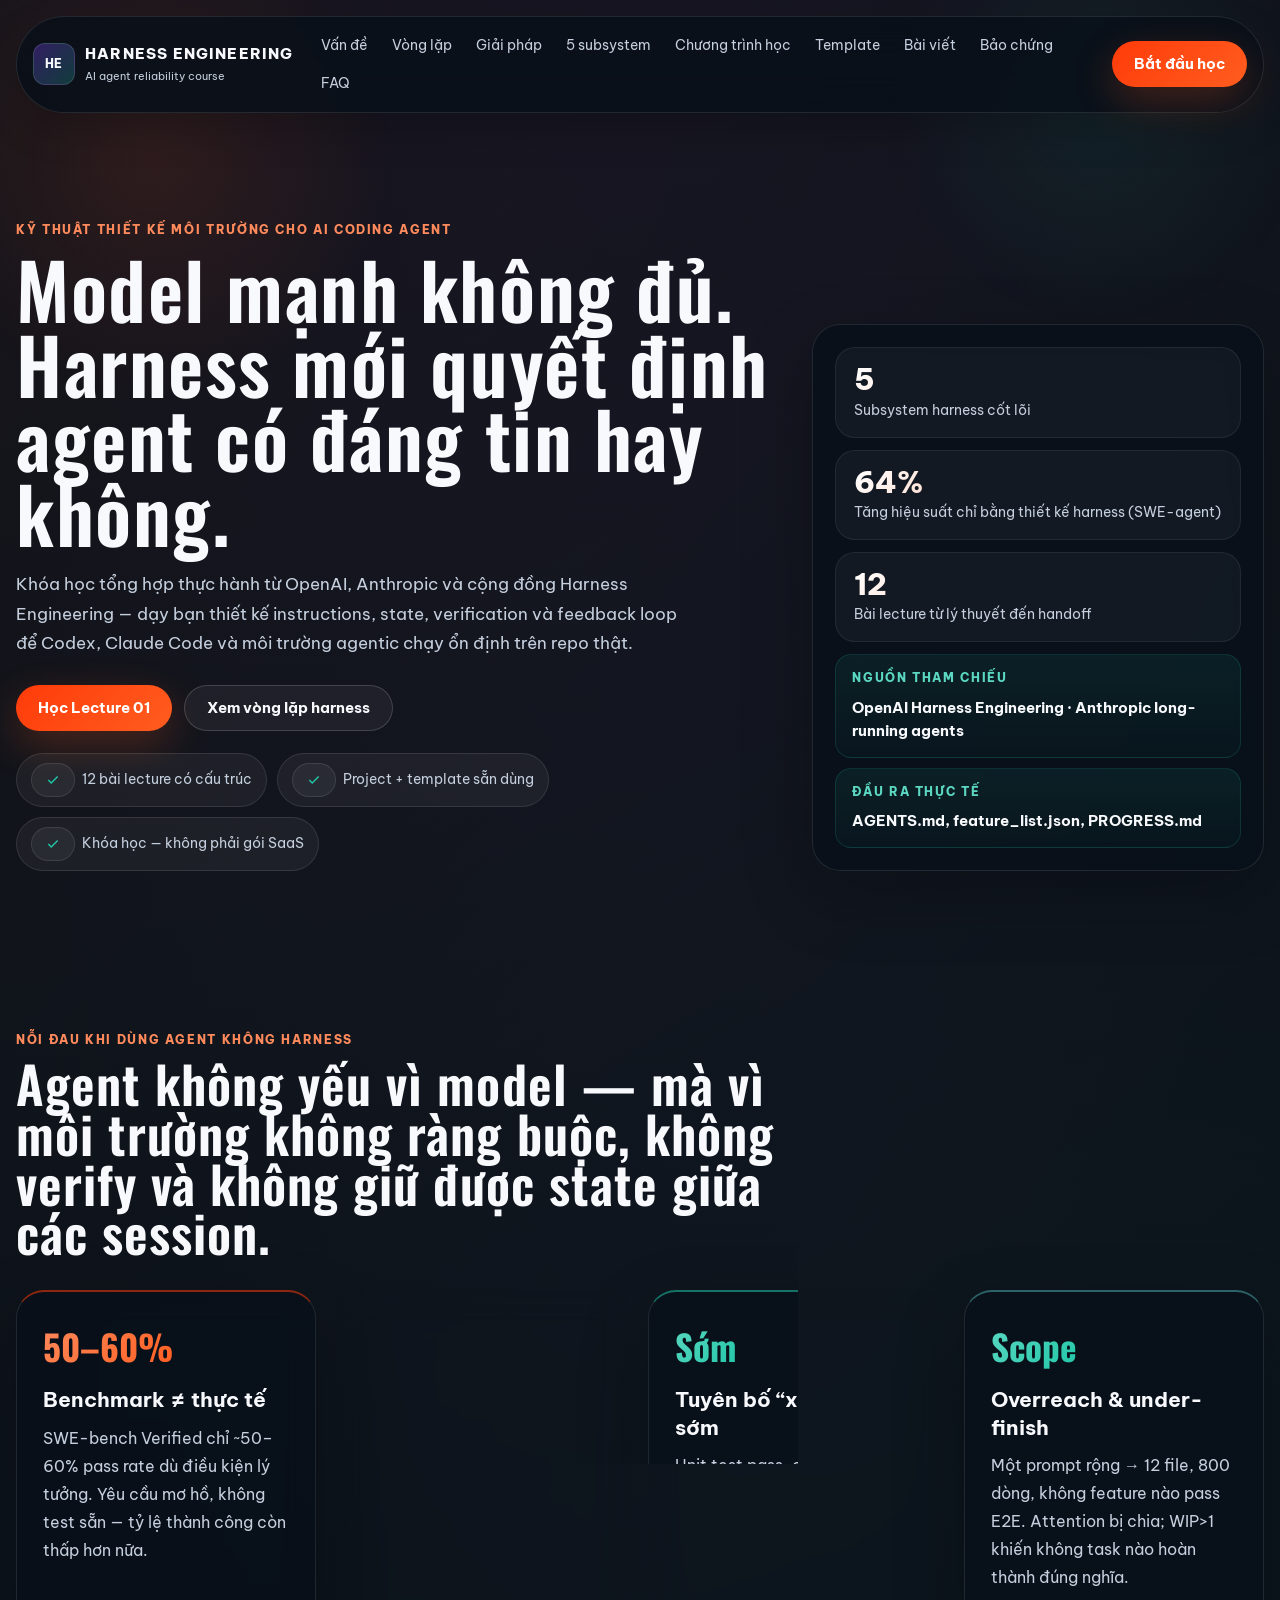
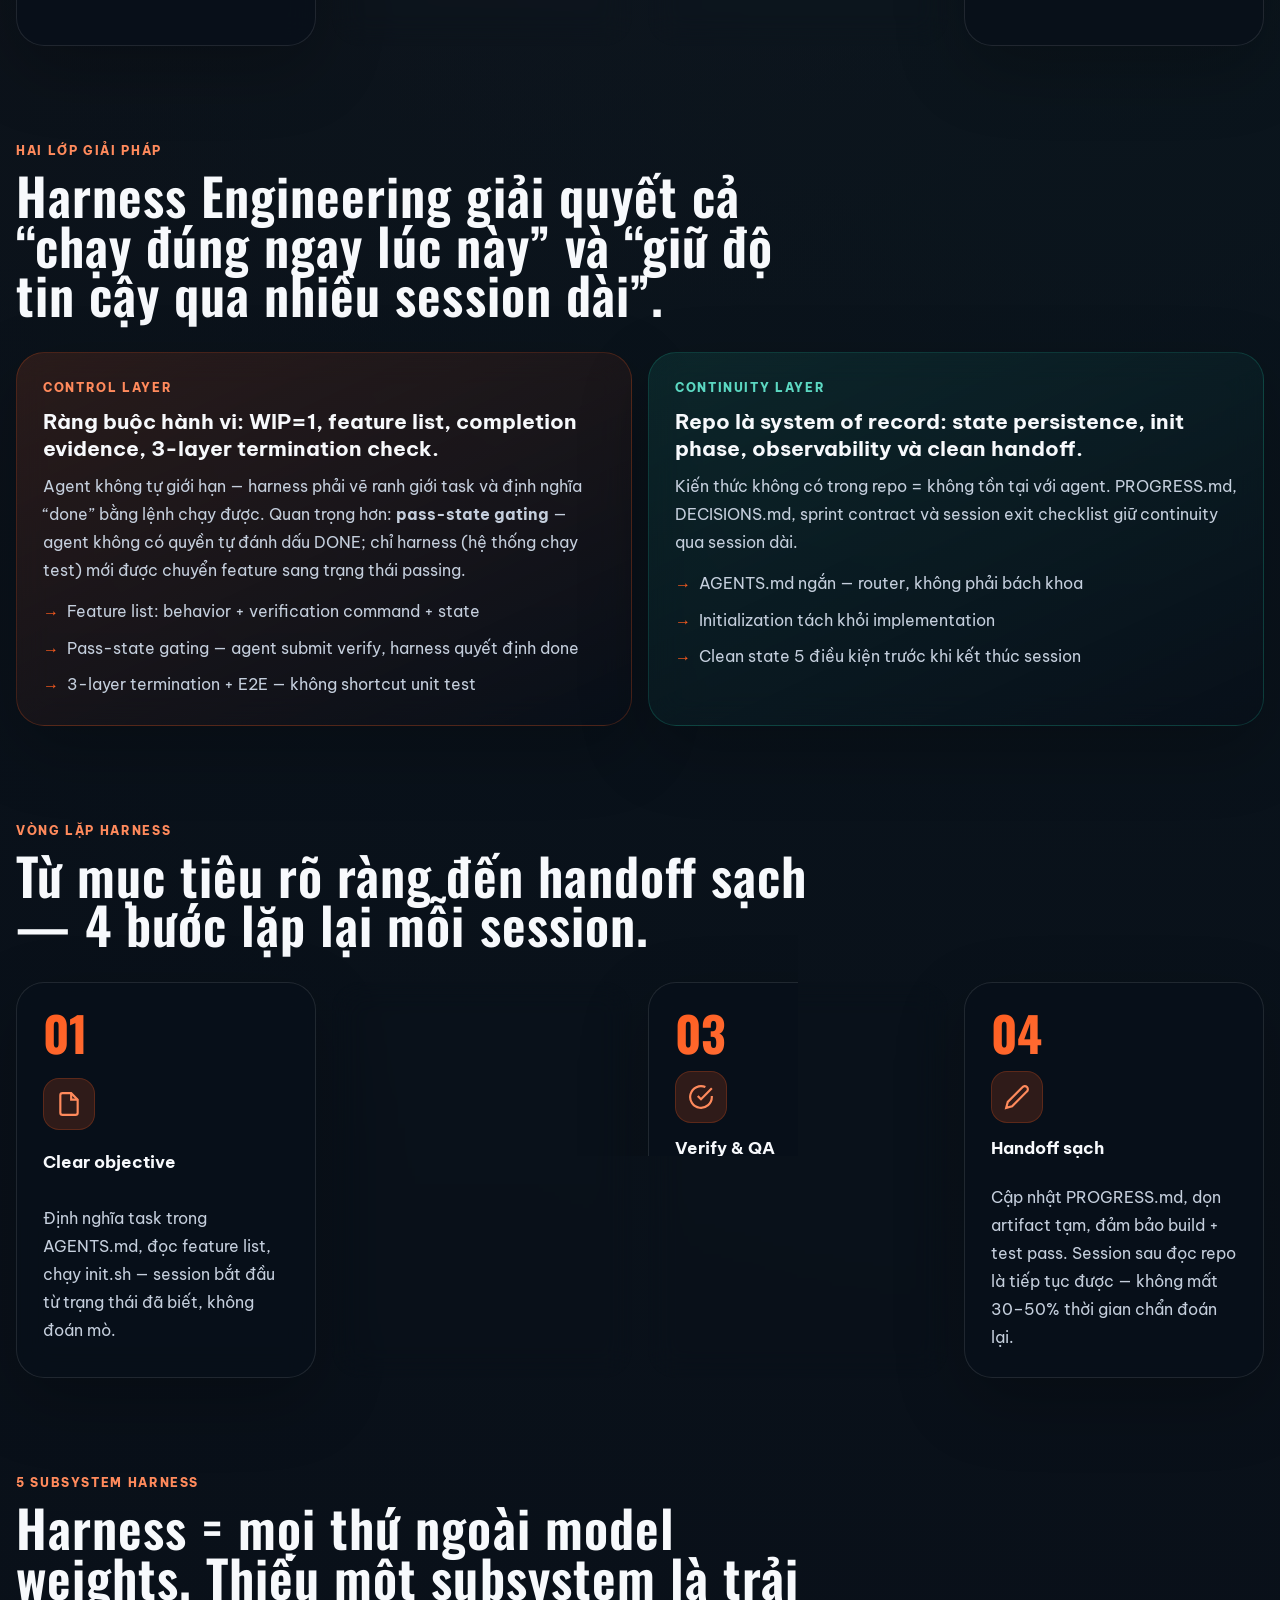
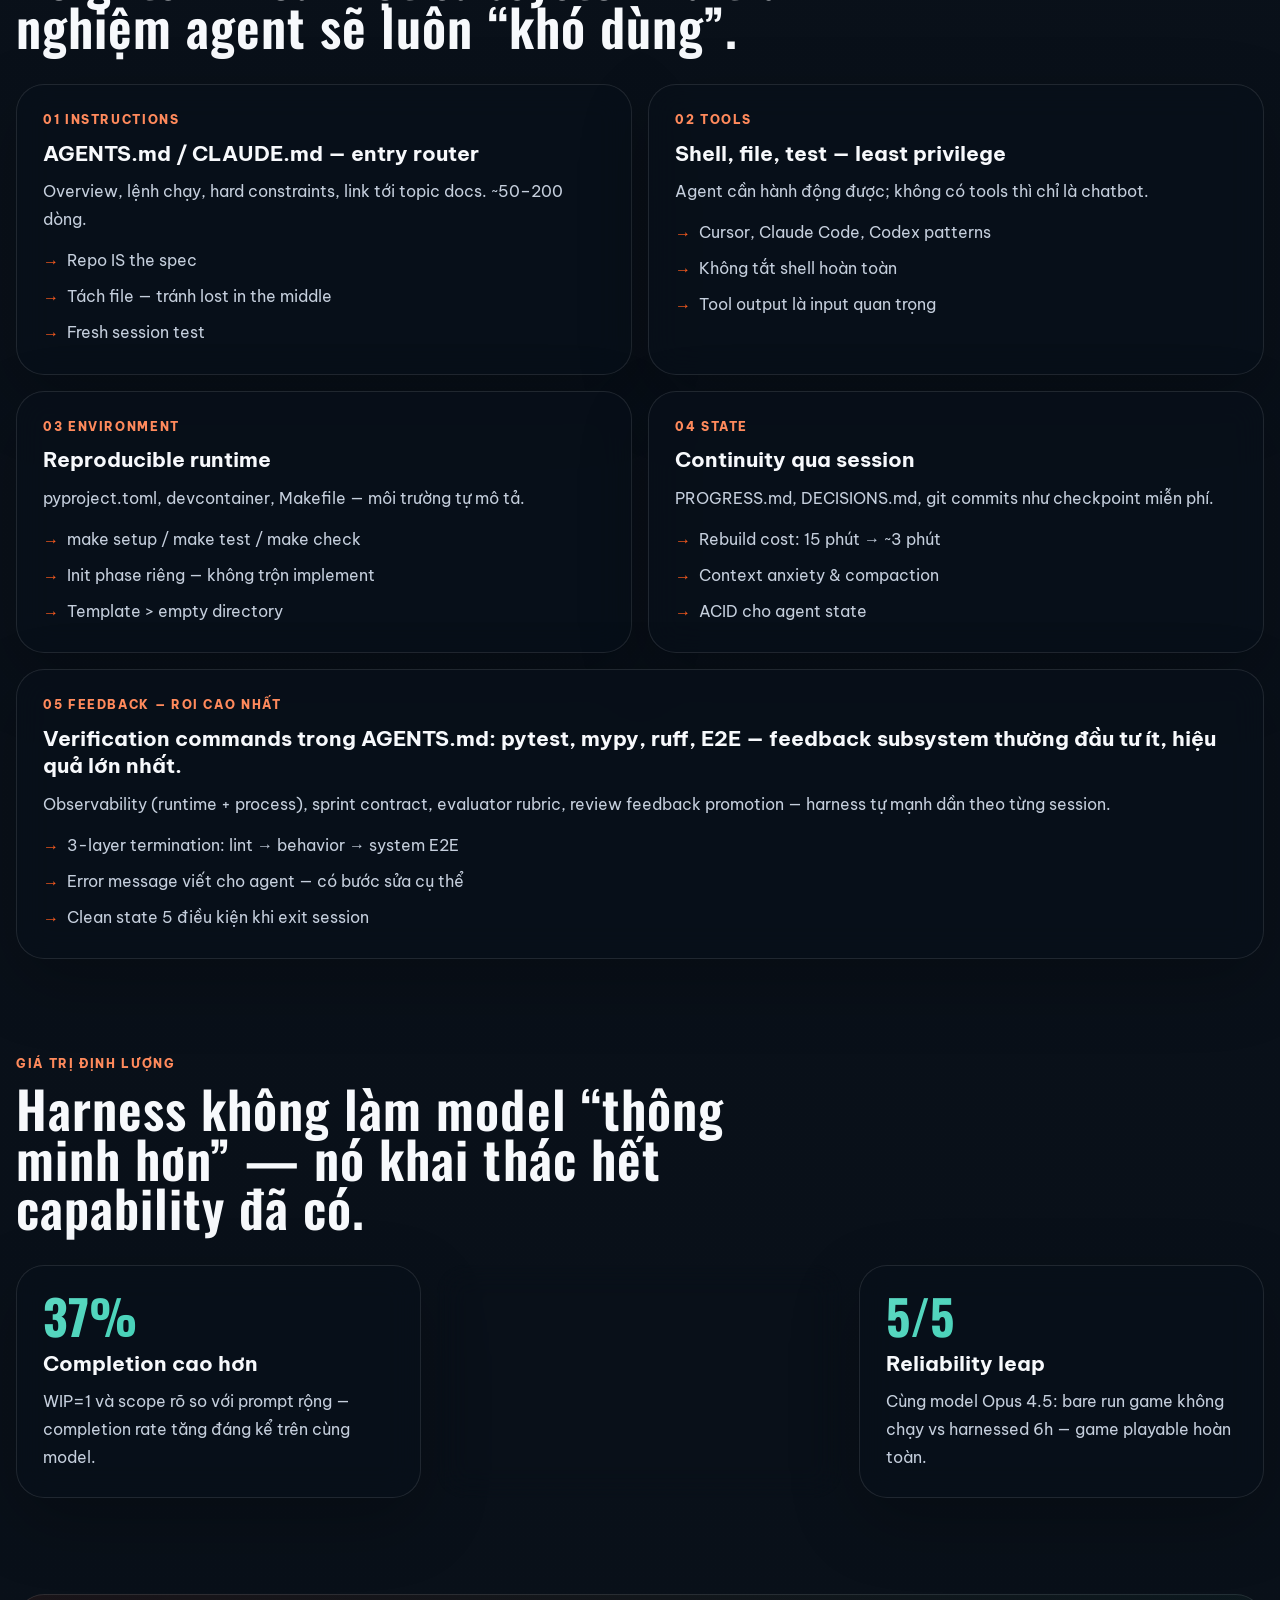
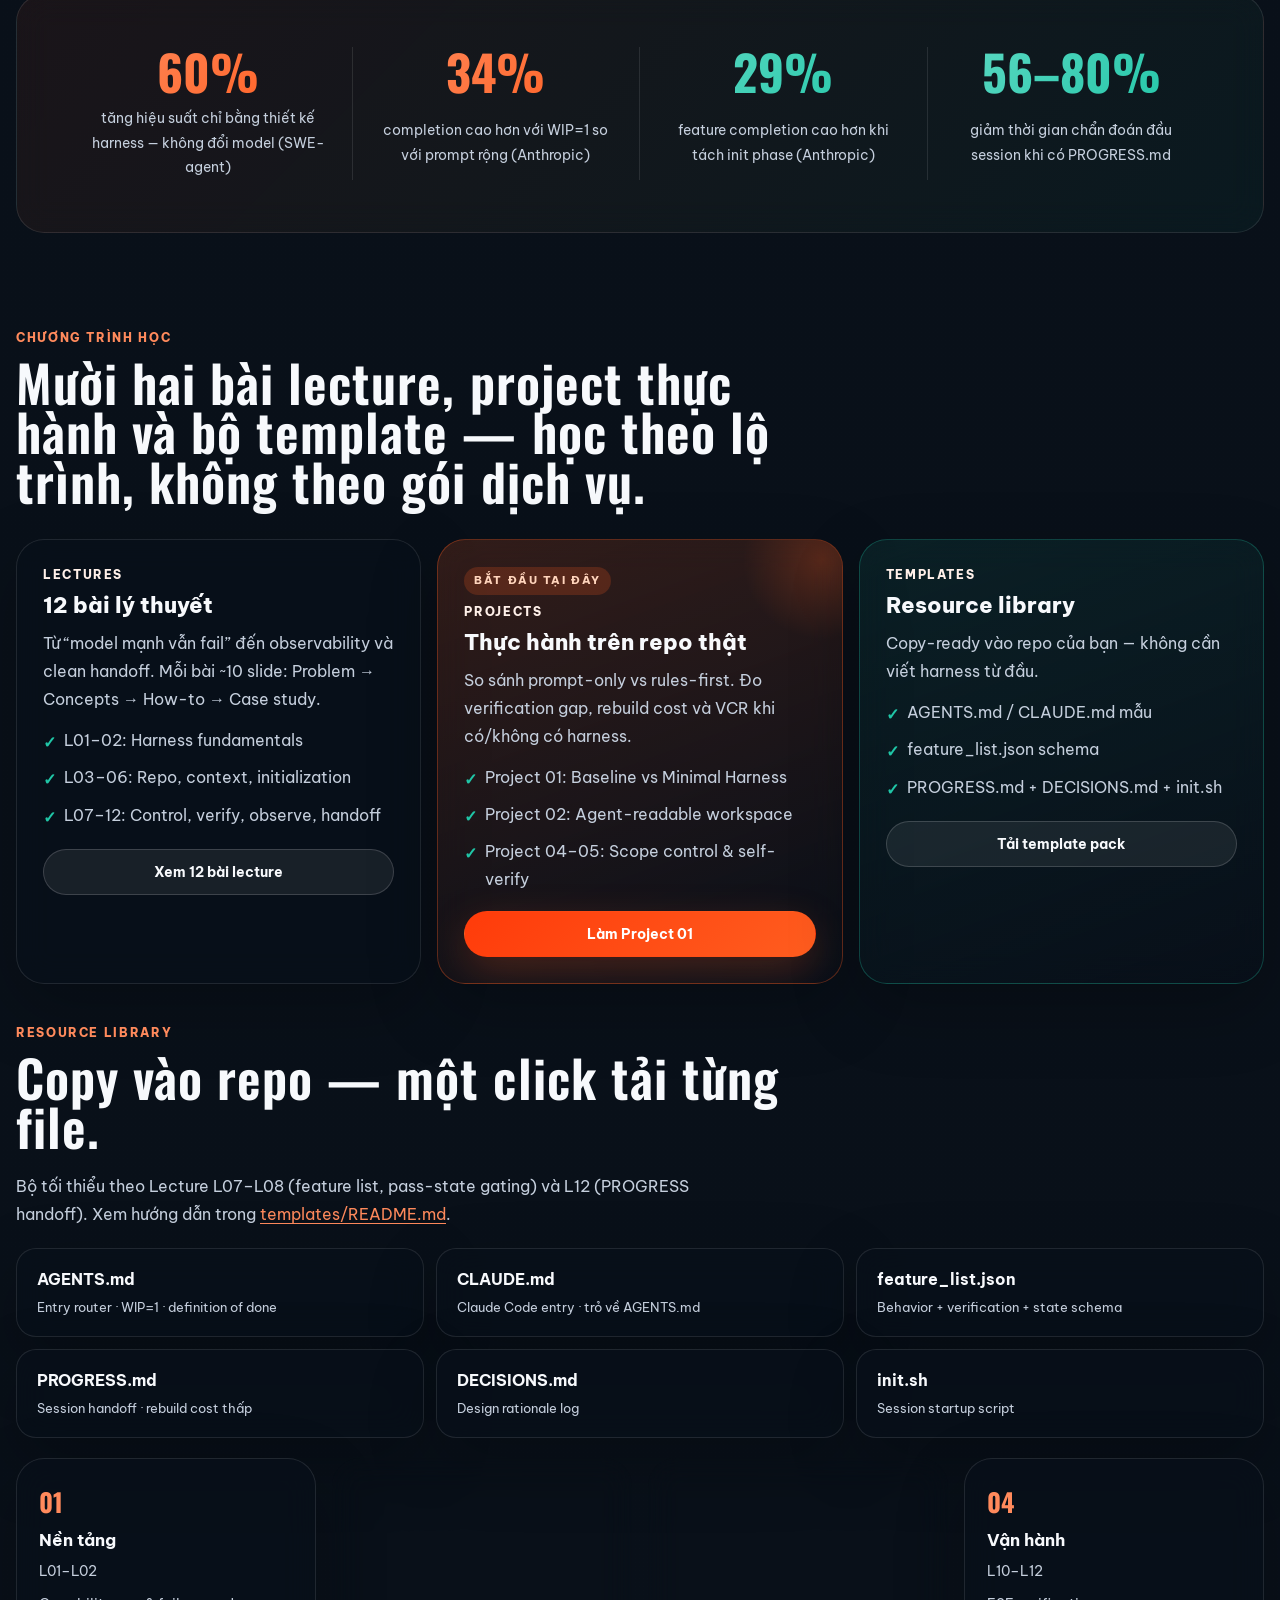
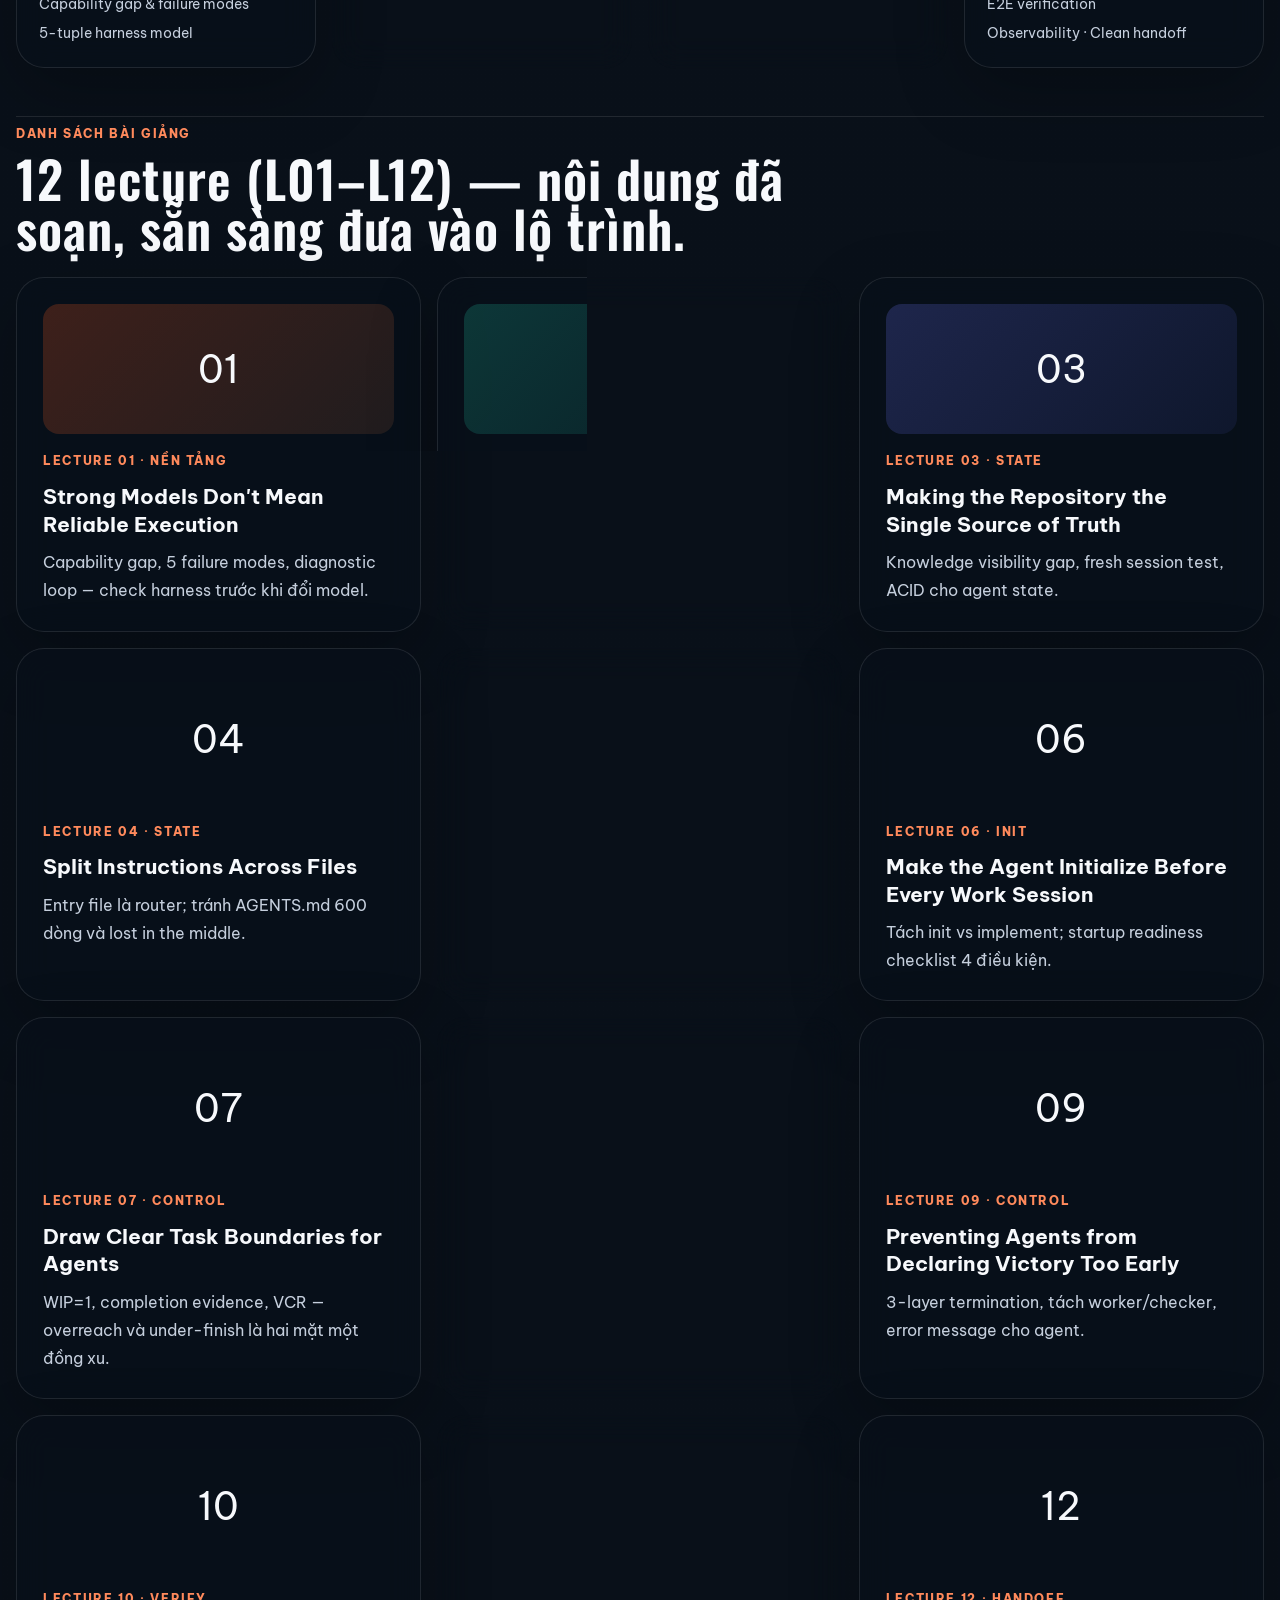
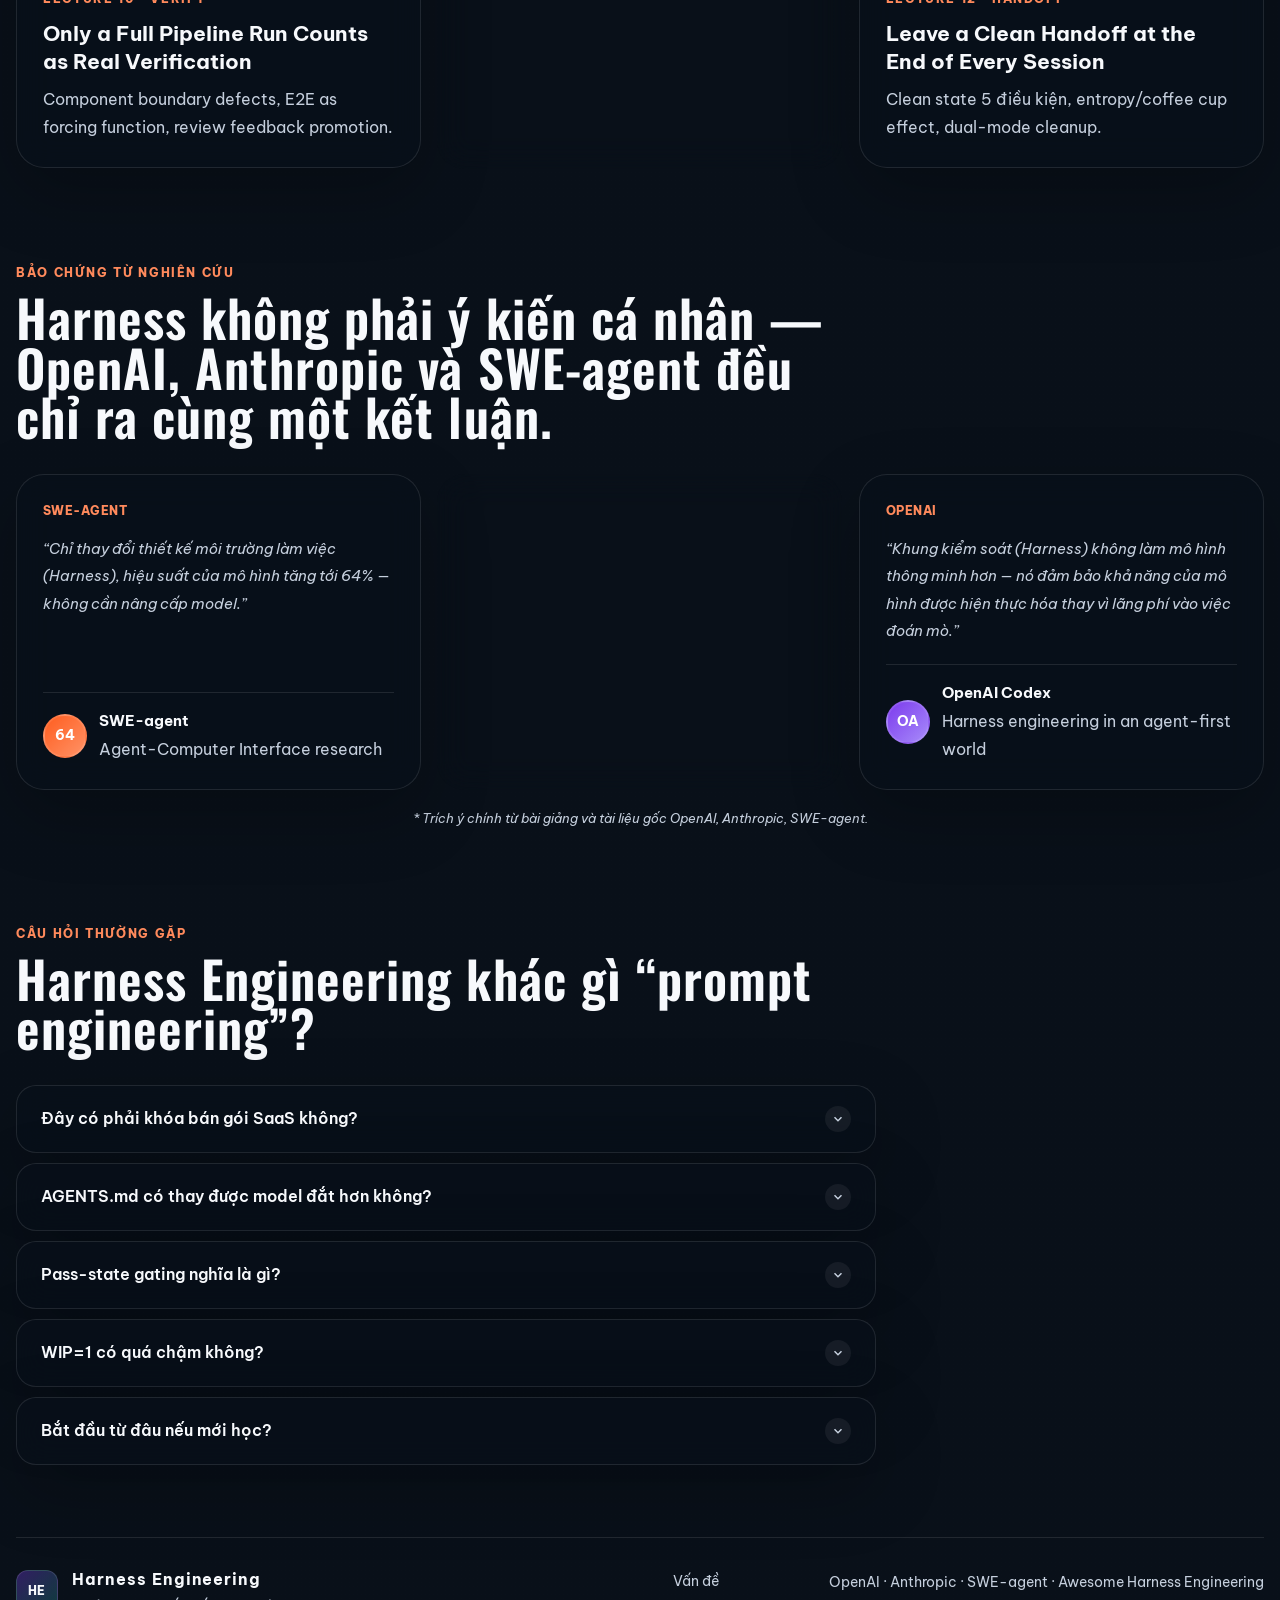
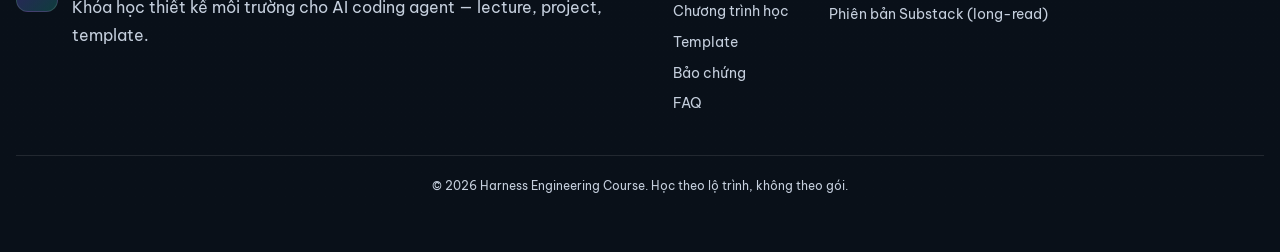
==== commit 28f7fabd: "Remove SOSBIKE template: Harness-only branding and deploy" ====
--- a/frontend/index.html
+++ b/frontend/index.html
@@ -23,7 +23,7 @@
     <div class="page-shell">
       <header class="site-header" id="site-header">
         <a class="brand" href="#top" aria-label="Harness Engineering trang chủ">
-          <img src="./assets/brand-mark.png" alt="" width="42" height="42" />
+          <span class="brand-mark" aria-hidden="true">HE</span>
           <div class="brand-copy">
             <span class="brand-name">HARNESS ENGINEERING</span>
             <span class="brand-tag">AI agent reliability course</span>
@@ -38,7 +38,6 @@
           <a href="#curriculum">Chương trình học</a>
           <a href="#templates">Template</a>
           <a href="./article/index.html">Bài viết</a>
-          <a href="./sosbike/index.html">Mẫu SOSBIKE</a>
           <a href="#testimonials">Bảo chứng</a>
           <a href="#faq">FAQ</a>
         </nav>
--- a/frontend/styles.css
+++ b/frontend/styles.css
@@ -79,7 +79,7 @@
   color: var(--text);
   background:
     linear-gradient(180deg, rgba(9, 16, 25, 0.70) 0%, rgba(9, 16, 25, 0.96) 38%),
-    url("./assets/hero-cover.jpg") top center / min(100%, 1600px) auto no-repeat,
+    radial-gradient(ellipse 120% 60% at 50% -10%, rgba(124, 58, 237, 0.18), transparent 50%),
     radial-gradient(circle at top left, rgba(255, 93, 31, 0.20), transparent 24%),
     radial-gradient(circle at 88% 16%, rgba(32, 198, 167, 0.14), transparent 20%),
     linear-gradient(180deg, #0b131d 0%, #091019 100%);
@@ -1763,7 +1763,7 @@
   body {
     background:
       linear-gradient(180deg, rgba(9,16,25,0.76) 0%, rgba(9,16,25,0.97) 30%),
-      url("./assets/hero-cover.jpg") top center / 100% auto no-repeat,
+      radial-gradient(ellipse 100% 40% at 50% 0%, rgba(124, 58, 237, 0.14), transparent 50%),
       radial-gradient(circle at top left, rgba(255,93,31,0.18), transparent 22%),
       linear-gradient(180deg, #0b131d 0%, #091019 100%);
   }
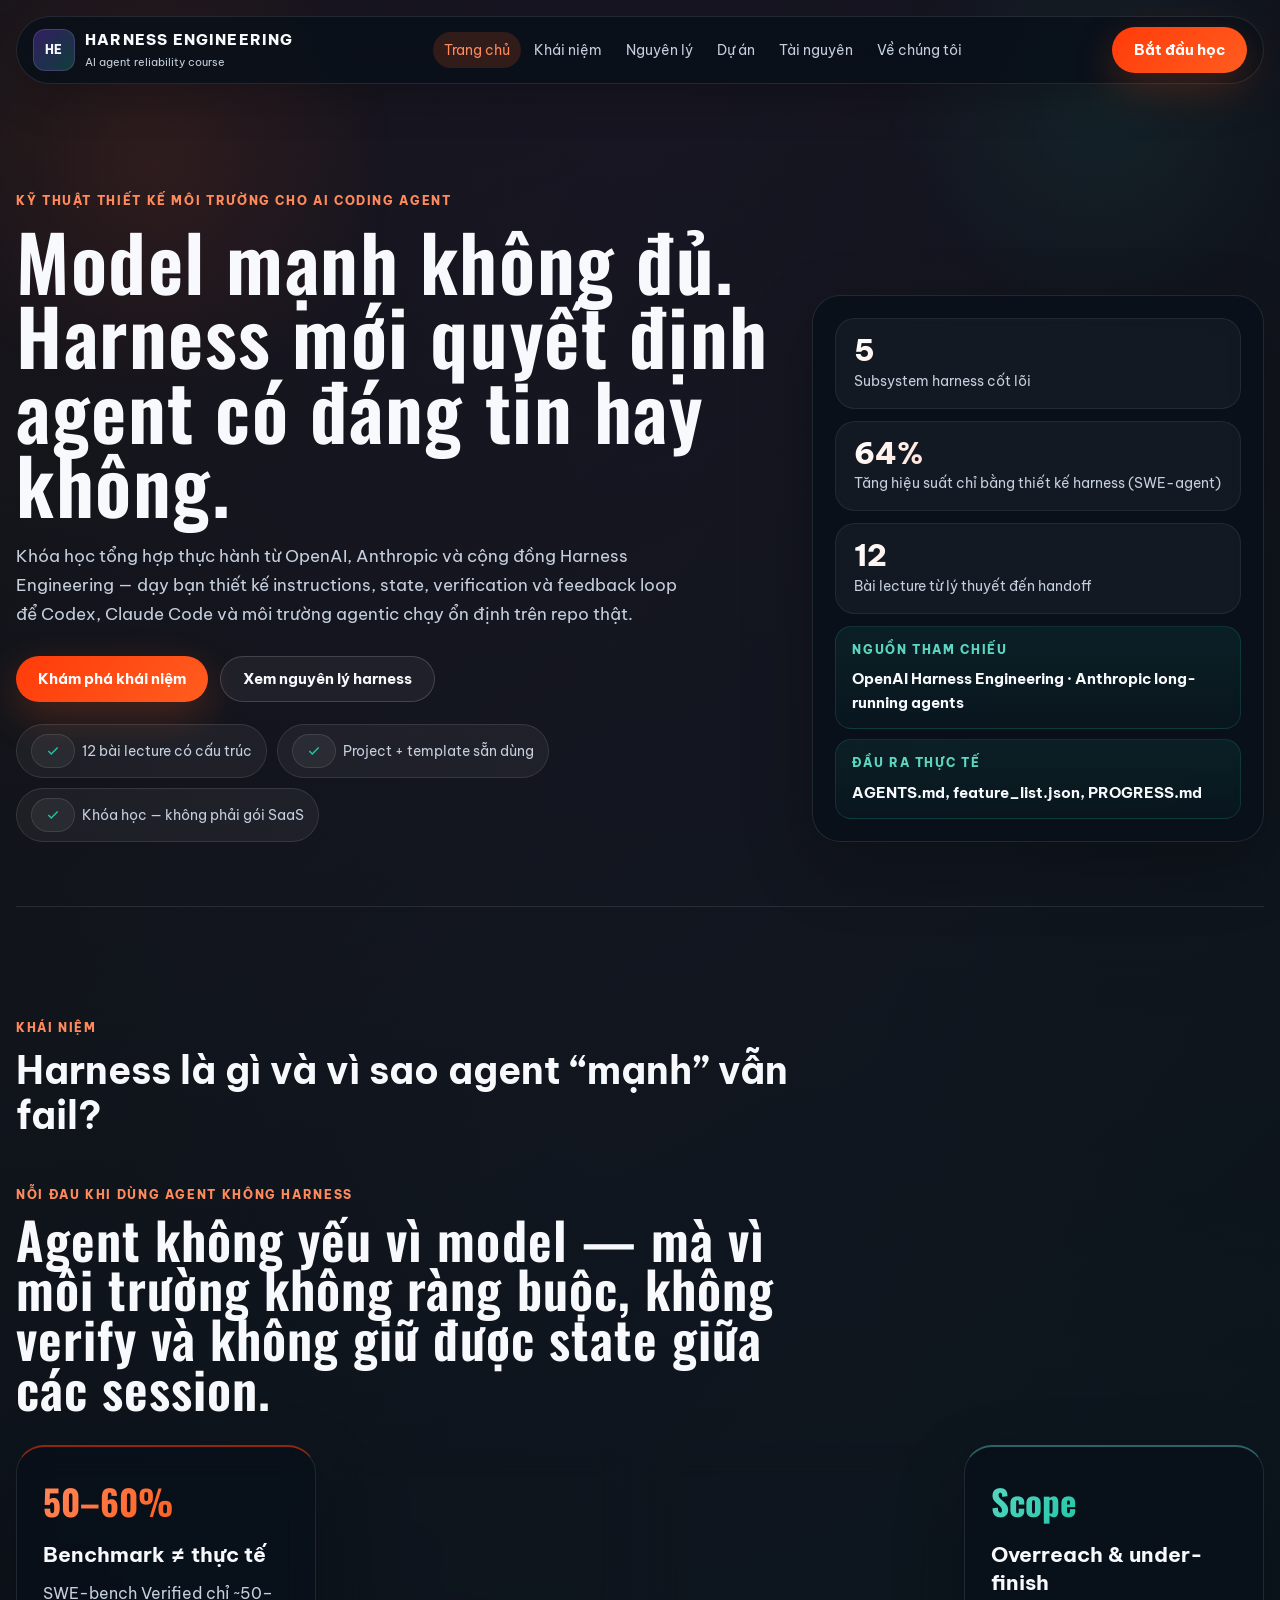
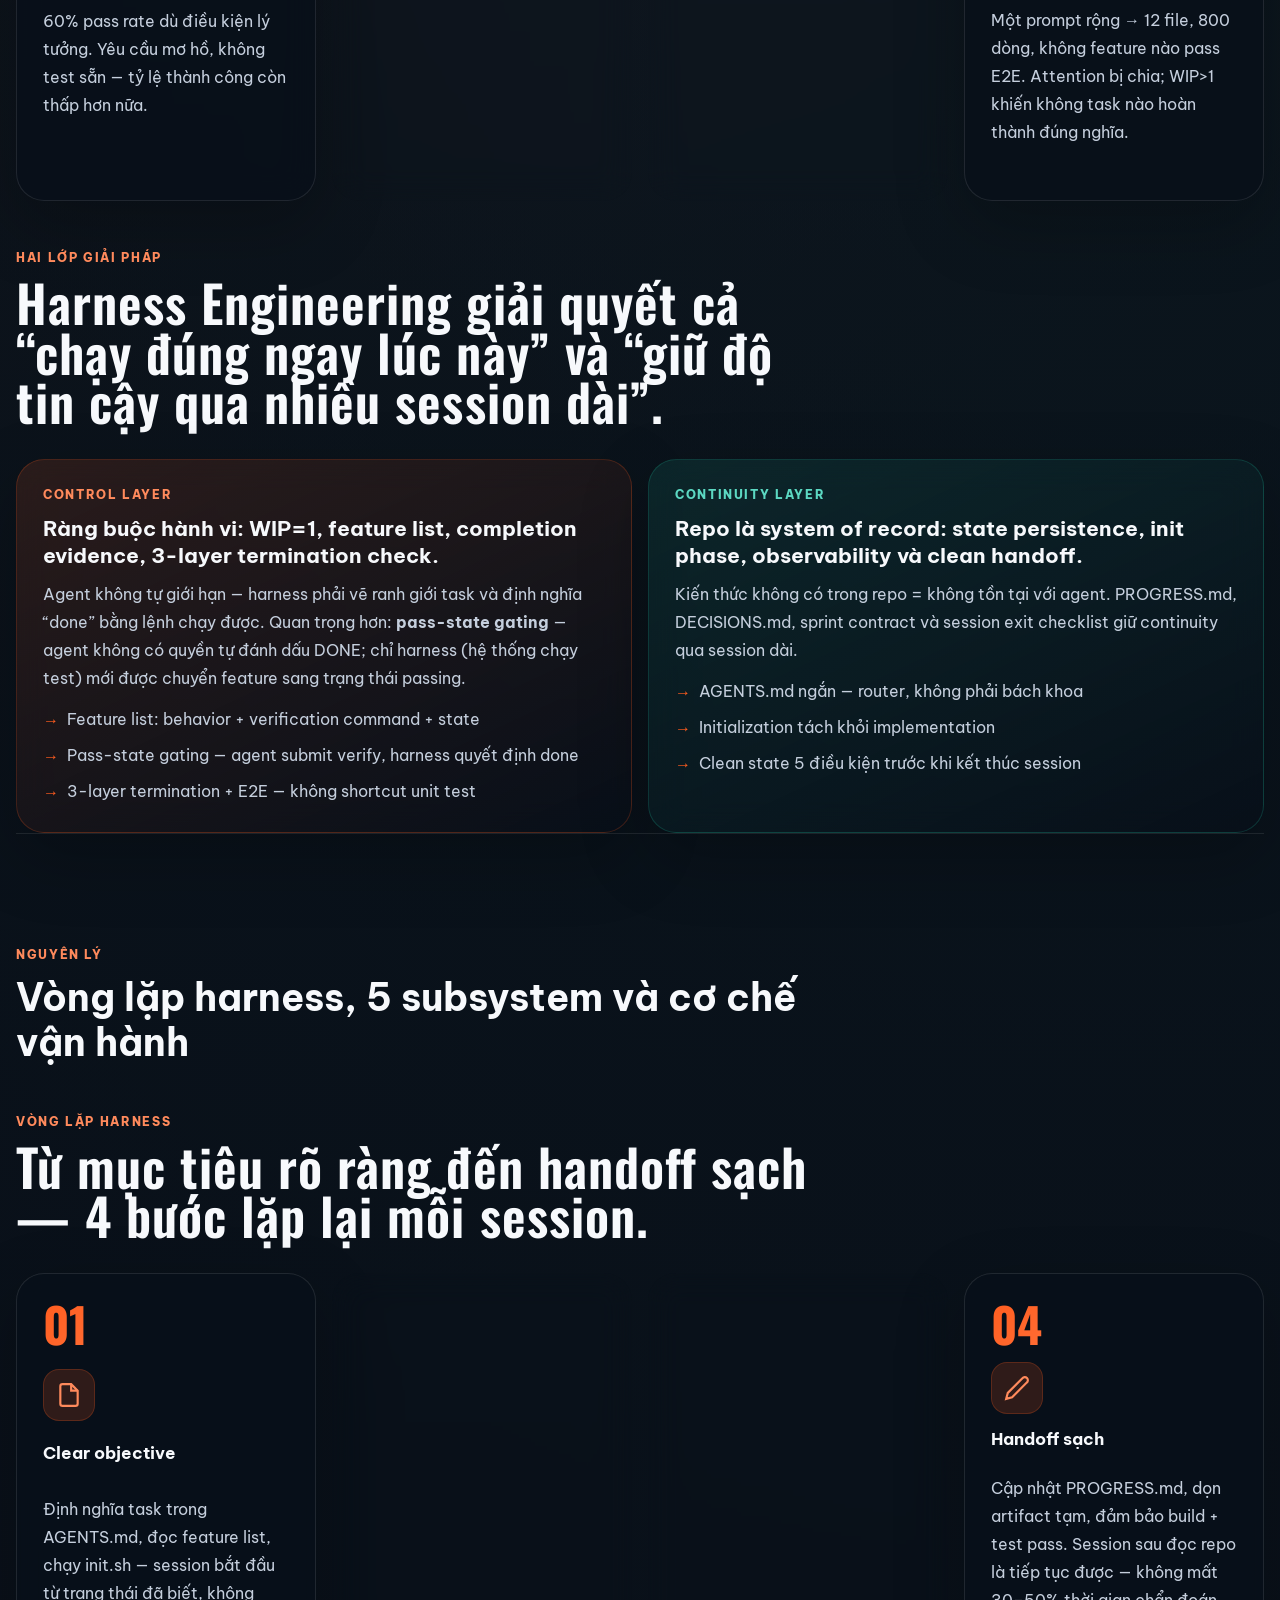
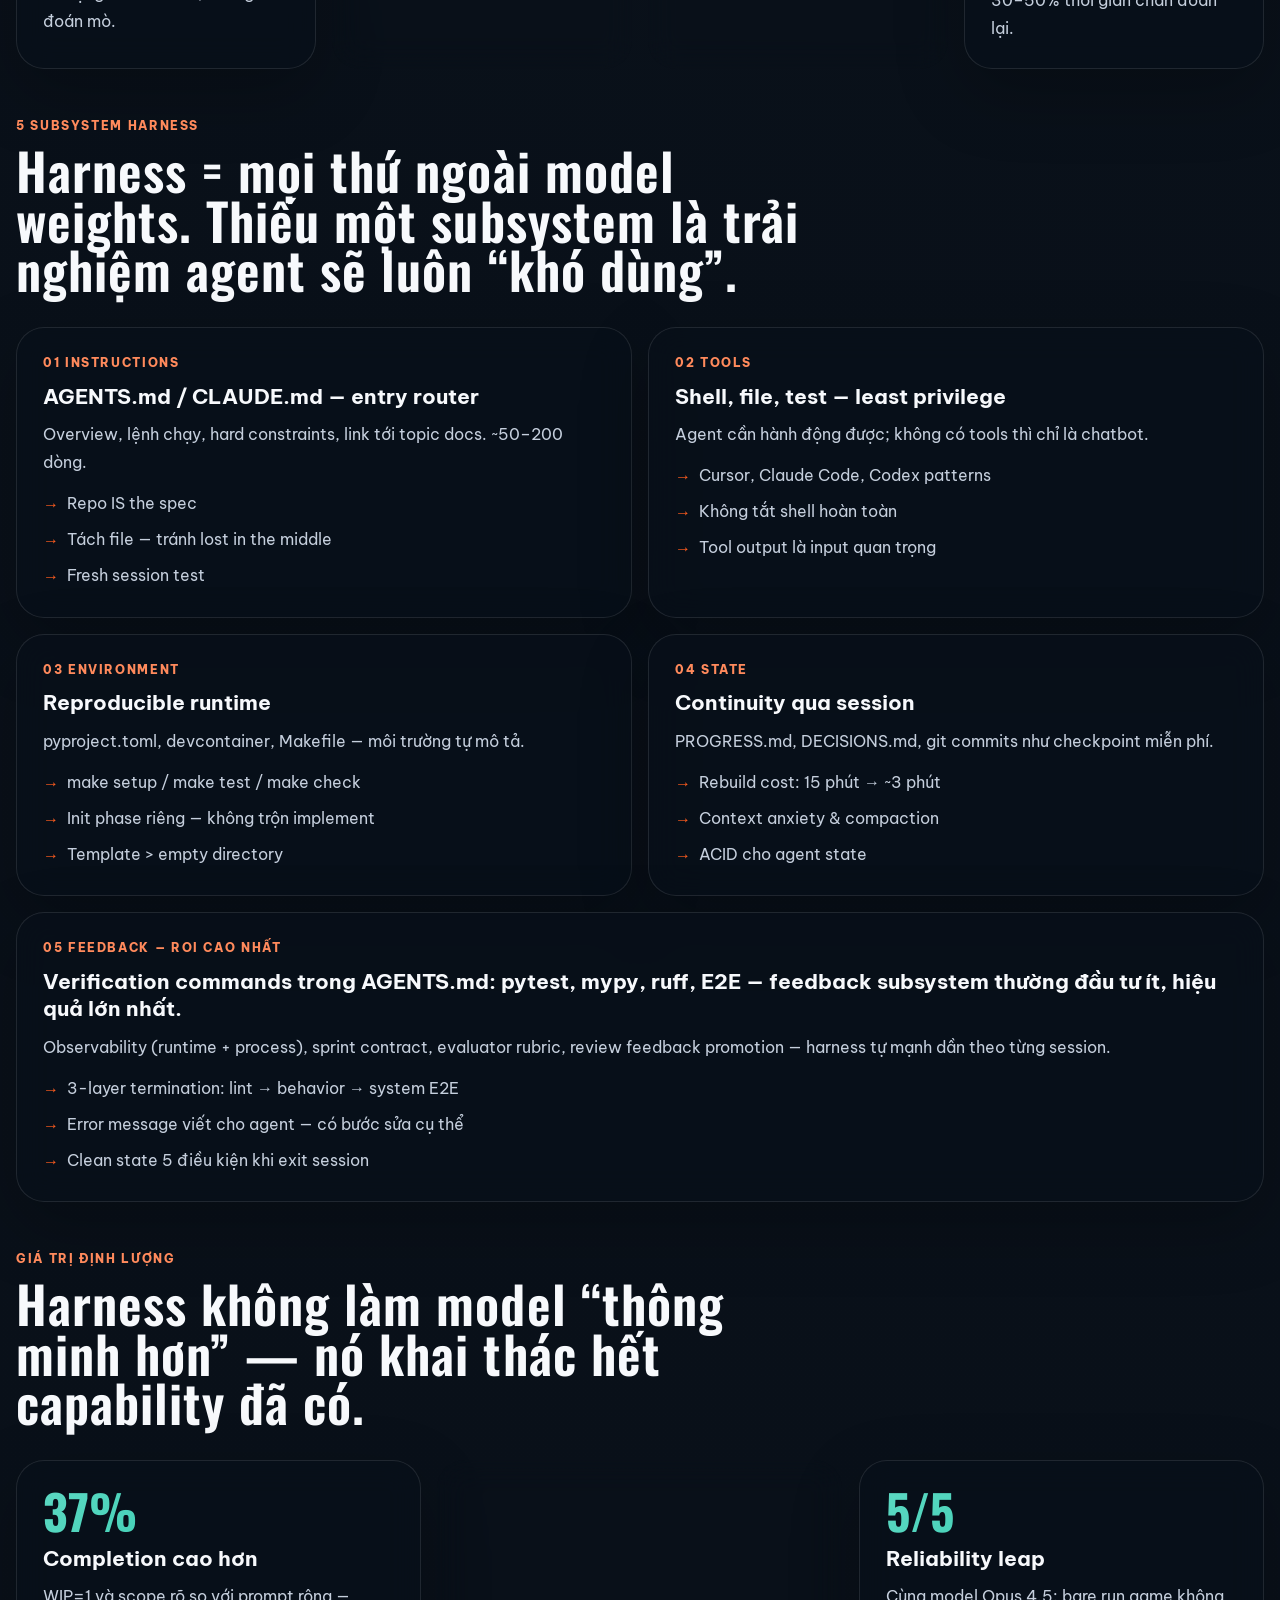
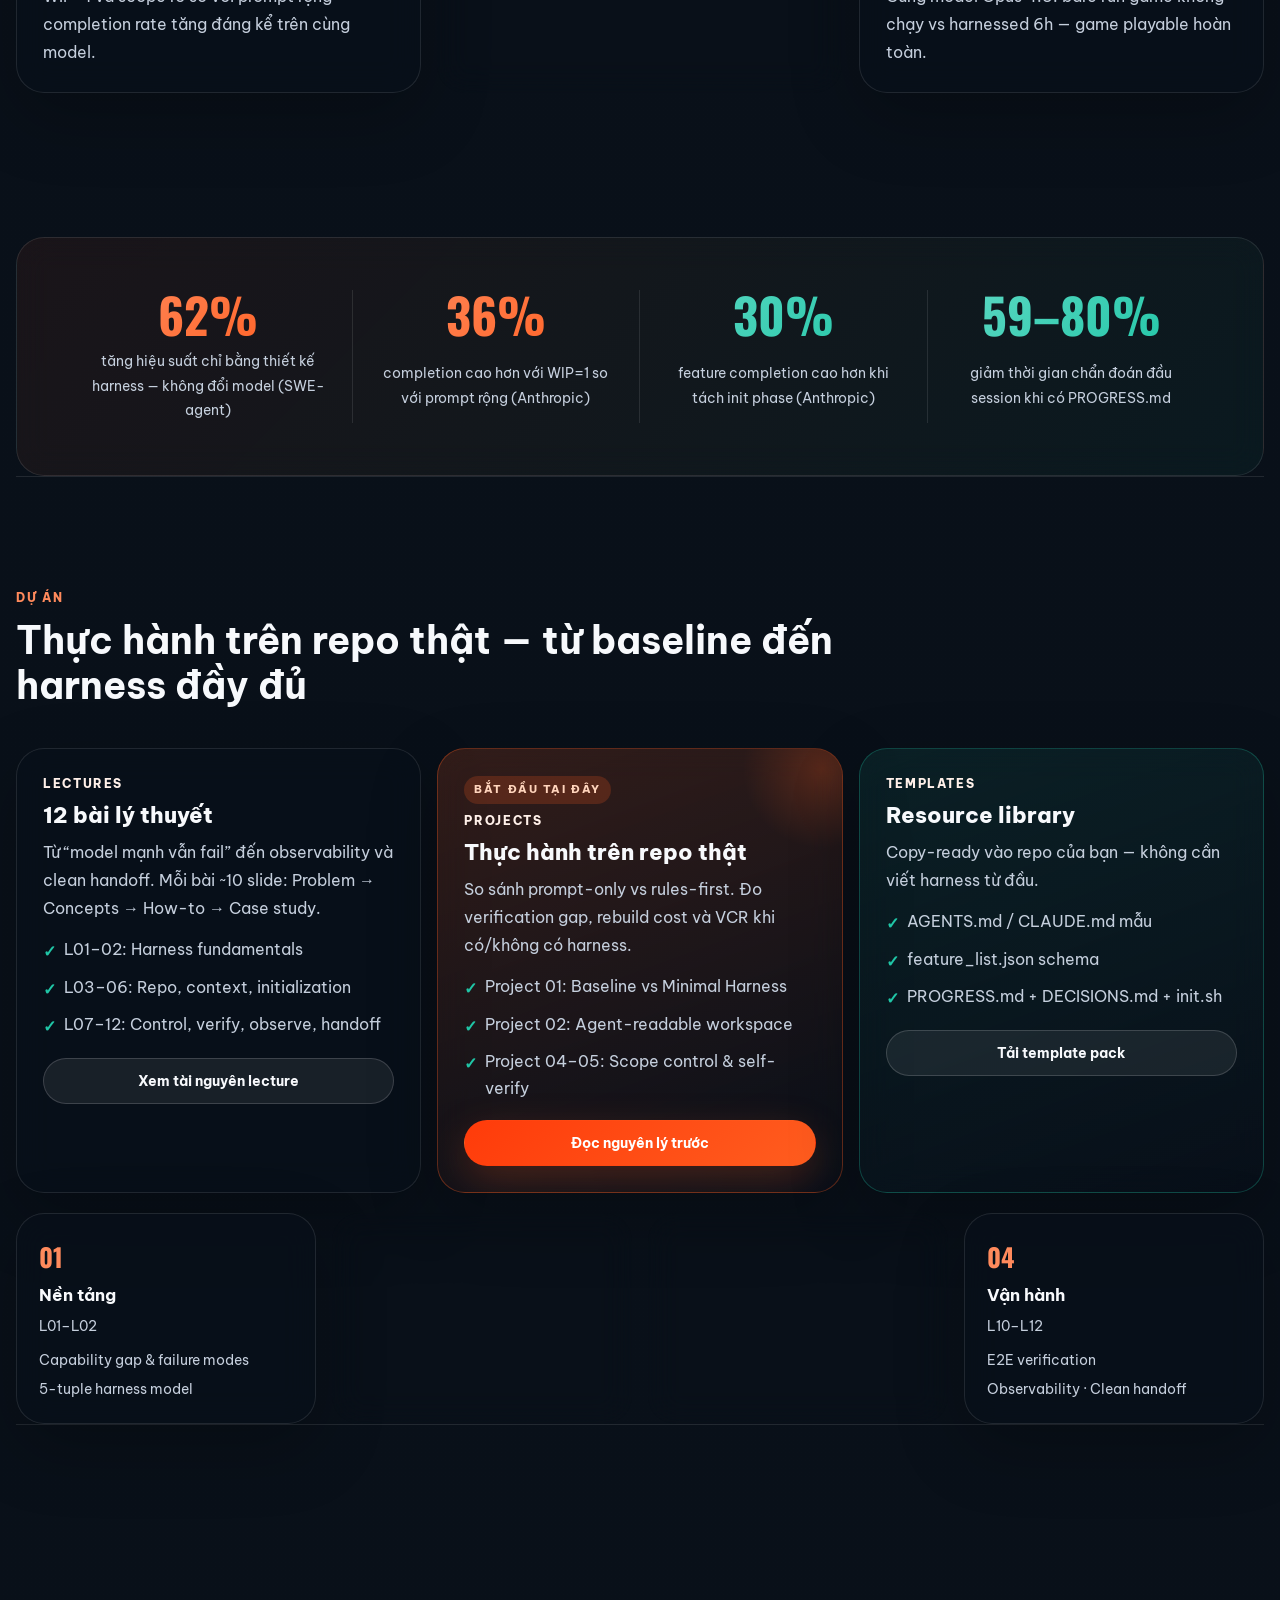
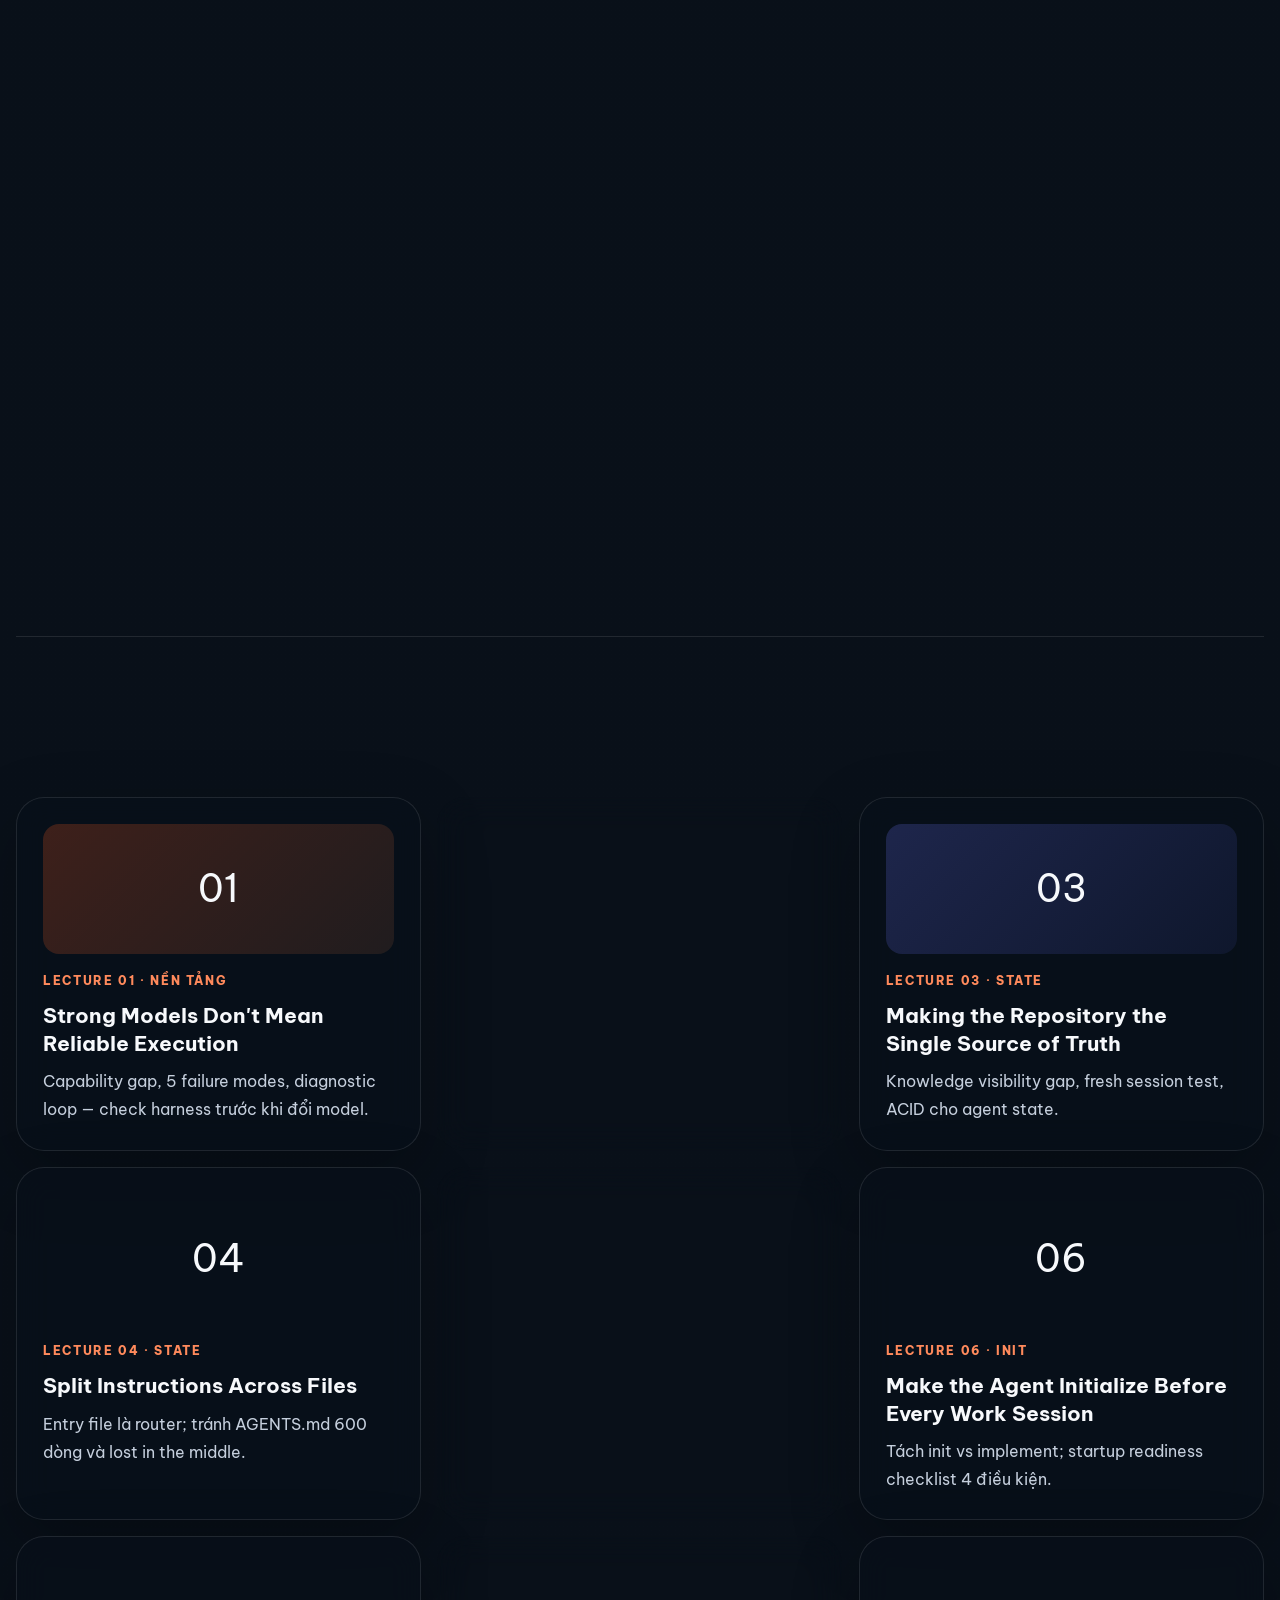
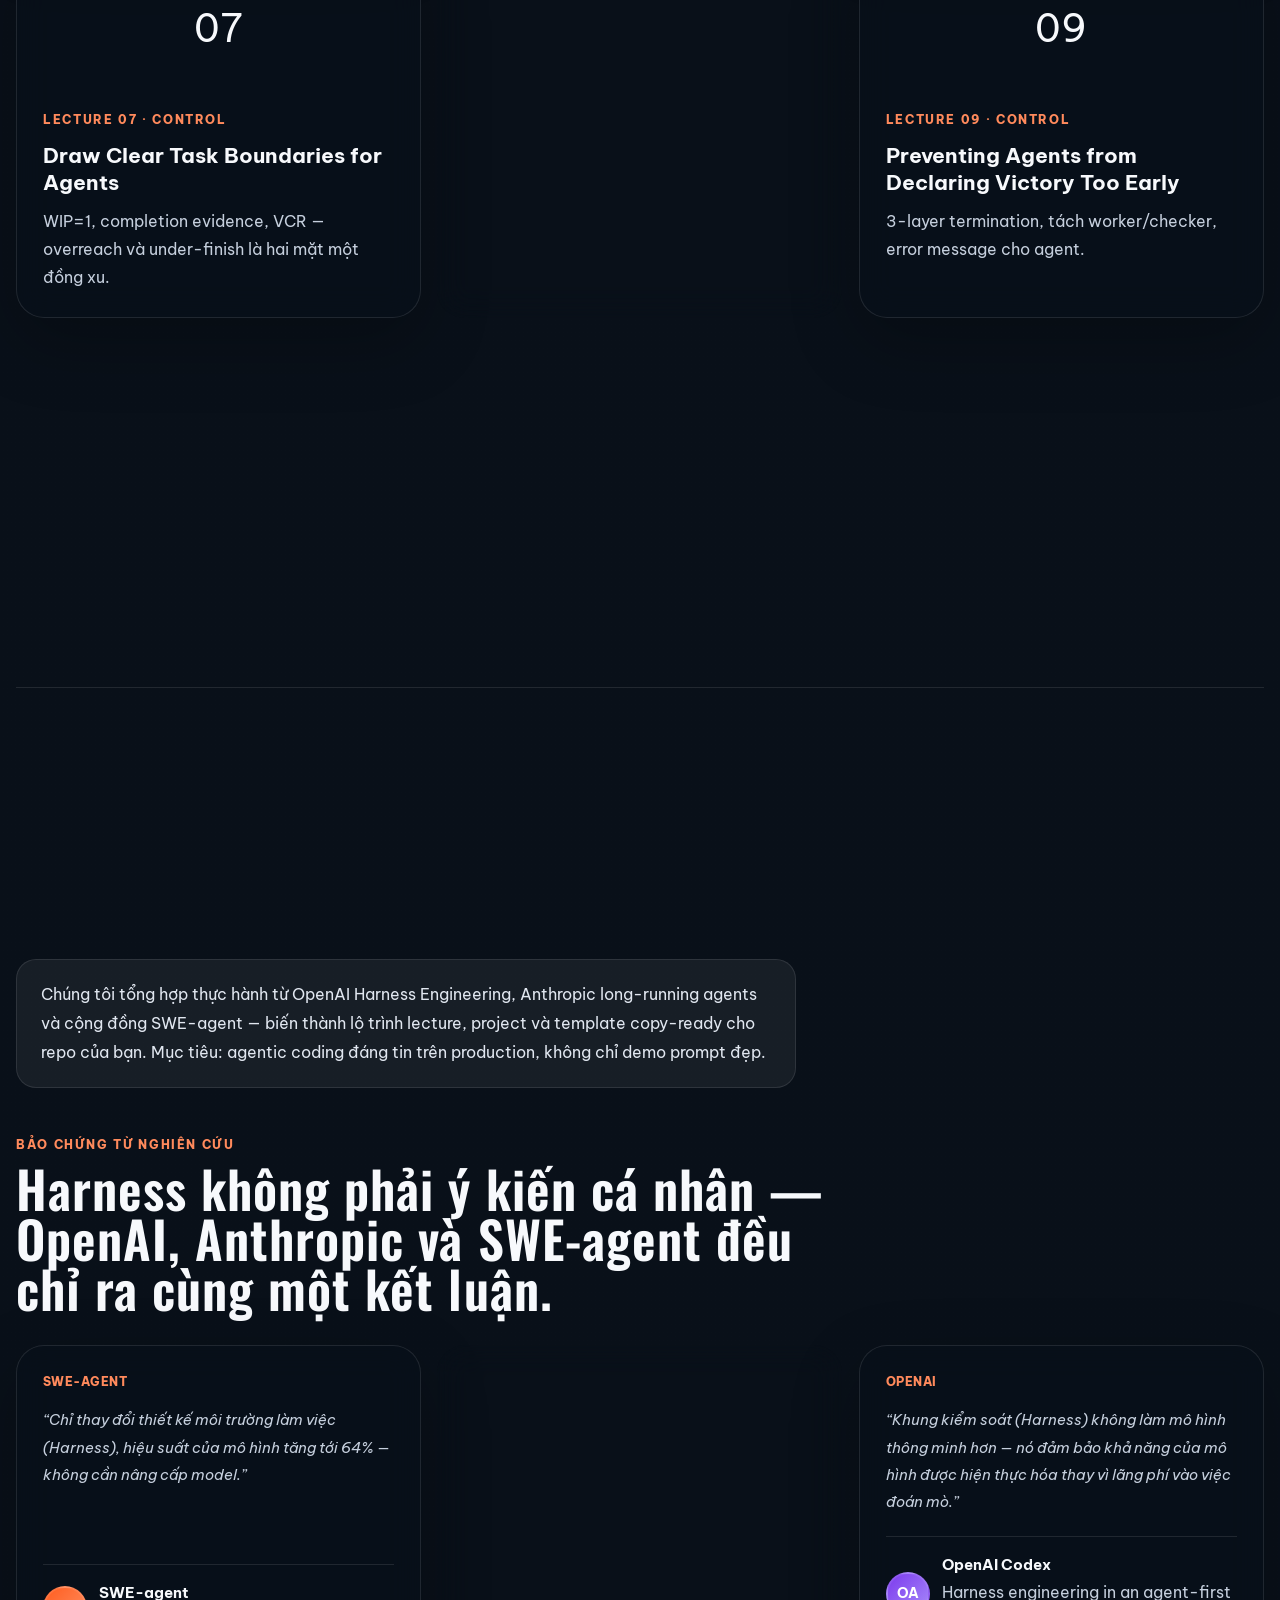
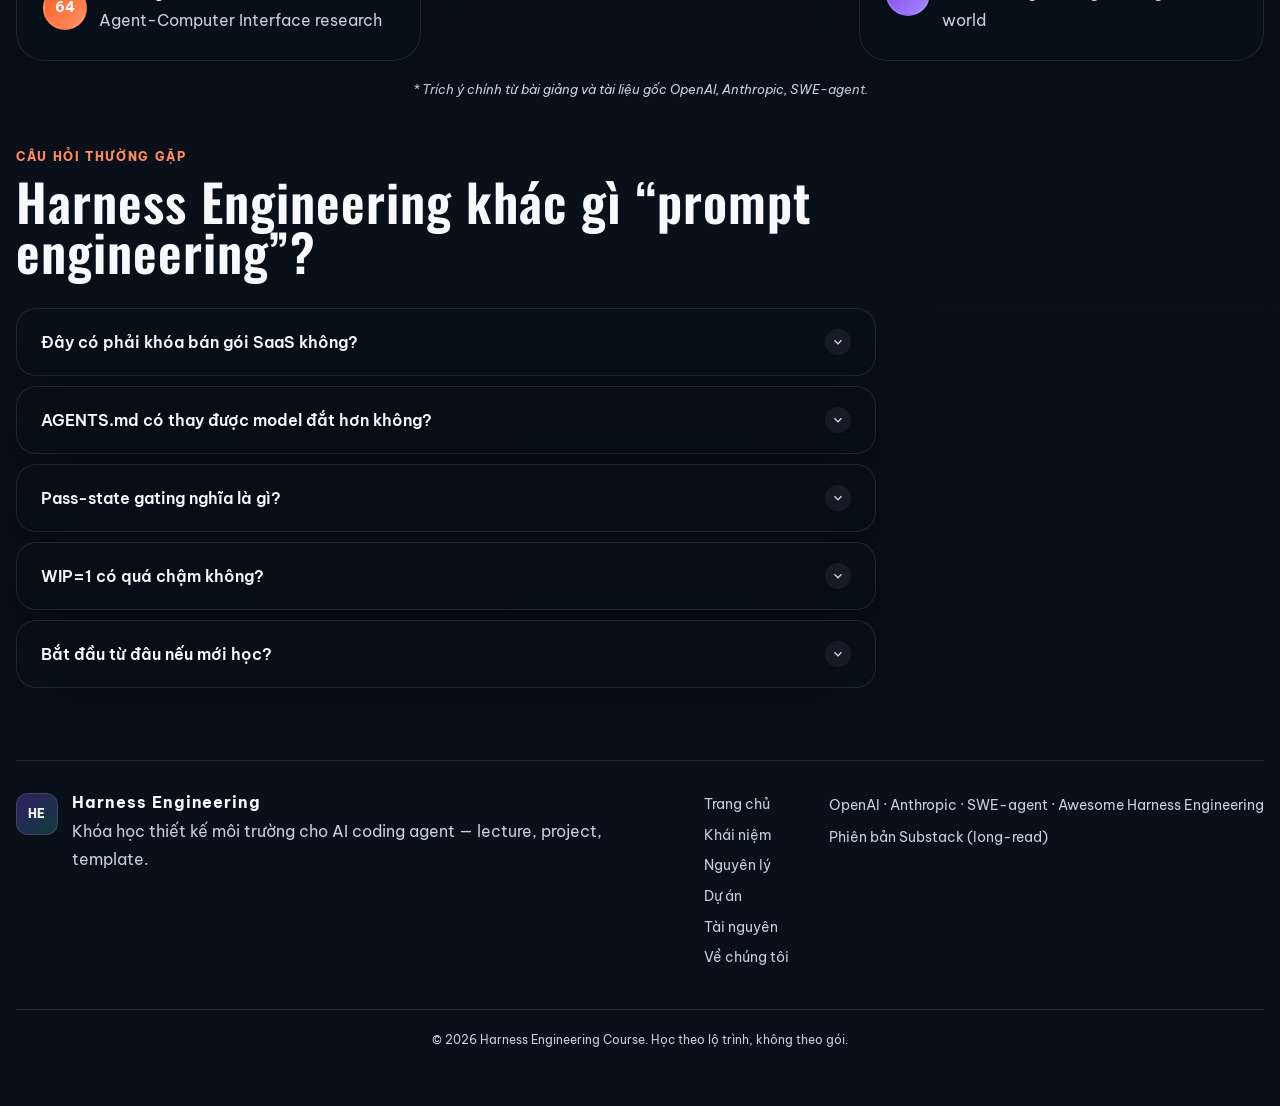
==== commit 1014b7a1: "Restructure nav into six main sections: home, concepts, principles, projects, resources, about" ====
--- a/frontend/index.html
+++ b/frontend/index.html
@@ -22,7 +22,7 @@
 
     <div class="page-shell">
       <header class="site-header" id="site-header">
-        <a class="brand" href="#top" aria-label="Harness Engineering trang chủ">
+        <a class="brand" href="#trang-chu" aria-label="Harness Engineering trang chủ">
           <span class="brand-mark" aria-hidden="true">HE</span>
           <div class="brand-copy">
             <span class="brand-name">HARNESS ENGINEERING</span>
@@ -31,15 +31,12 @@
         </a>
 
         <nav class="site-nav" id="site-nav" aria-label="Điều hướng chính">
-          <a href="#problem">Vấn đề</a>
-          <a href="#how-it-works">Vòng lặp</a>
-          <a href="#solutions">Giải pháp</a>
-          <a href="#architecture">5 subsystem</a>
-          <a href="#curriculum">Chương trình học</a>
-          <a href="#templates">Template</a>
-          <a href="./article/index.html">Bài viết</a>
-          <a href="#testimonials">Bảo chứng</a>
-          <a href="#faq">FAQ</a>
+          <a href="#trang-chu">Trang chủ</a>
+          <a href="#khai-niem">Khái niệm</a>
+          <a href="#nguyen-ly">Nguyên lý</a>
+          <a href="#du-an">Dự án</a>
+          <a href="#tai-nguyen">Tài nguyên</a>
+          <a href="#ve-chung-toi">Về chúng tôi</a>
         </nav>
 
         <button
@@ -54,11 +51,11 @@
           <span></span>
         </button>
 
-        <a class="button header-button" href="#curriculum">Bắt đầu học</a>
+        <a class="button header-button" href="#du-an">Bắt đầu học</a>
       </header>
 
       <main id="top">
-        <section class="hero">
+        <section id="trang-chu" class="hero">
           <div class="hero-copy reveal">
             <p class="eyebrow">Kỹ thuật thiết kế môi trường cho AI coding agent</p>
             <h1>
@@ -72,8 +69,8 @@
             </p>
 
             <div class="hero-actions">
-              <a class="button primary" href="#curriculum">Học Lecture 01</a>
-              <a class="button ghost" href="#how-it-works">Xem vòng lặp harness</a>
+              <a class="button primary" href="#khai-niem">Khám phá khái niệm</a>
+              <a class="button ghost" href="#nguyen-ly">Xem nguyên lý harness</a>
             </div>
 
             <div class="hero-caption">
@@ -127,7 +124,13 @@
           </div>
         </section>
 
-        <section id="problem" class="section">
+        <section id="khai-niem" class="section page-section">
+          <div class="page-section-label reveal">
+            <p class="eyebrow">Khái niệm</p>
+            <h2 class="page-section-title">Harness là gì và vì sao agent “mạnh” vẫn fail?</h2>
+          </div>
+
+        <div id="problem" class="section-block">
           <div class="section-heading reveal">
             <p class="eyebrow">Nỗi đau khi dùng agent không harness</p>
             <h2>
@@ -173,9 +176,9 @@
               </p>
             </article>
           </div>
-        </section>
-
-        <section id="solutions" class="section">
+        </div>
+
+        <div id="solutions" class="section-block">
           <div class="section-heading reveal">
             <p class="eyebrow">Hai lớp giải pháp</p>
             <h2>
@@ -222,9 +225,16 @@
               </ul>
             </article>
           </div>
+        </div>
         </section>
 
-        <section id="how-it-works" class="section">
+        <section id="nguyen-ly" class="section page-section">
+          <div class="page-section-label reveal">
+            <p class="eyebrow">Nguyên lý</p>
+            <h2 class="page-section-title">Vòng lặp harness, 5 subsystem và cơ chế vận hành</h2>
+          </div>
+
+        <div id="how-it-works" class="section-block">
           <div class="section-heading reveal">
             <p class="eyebrow">Vòng lặp harness</p>
             <h2>Từ mục tiêu rõ ràng đến handoff sạch — 4 bước lặp lại mỗi session.</h2>
@@ -280,9 +290,9 @@
               </p>
             </article>
           </div>
-        </section>
-
-        <section id="architecture" class="section">
+        </div>
+
+        <div id="architecture" class="section-block">
           <div class="section-heading reveal">
             <p class="eyebrow">5 subsystem harness</p>
             <h2>
@@ -353,9 +363,9 @@
               </ul>
             </article>
           </div>
-        </section>
-
-        <section id="benefits" class="section">
+        </div>
+
+        <div id="benefits" class="section-block">
           <div class="section-heading reveal">
             <p class="eyebrow">Giá trị định lượng</p>
             <h2>Harness không làm model “thông minh hơn” — nó khai thác hết capability đã có.</h2>
@@ -380,9 +390,9 @@
               <p>Cùng model Opus 4.5: bare run game không chạy vs harnessed 6h — game playable hoàn toàn.</p>
             </article>
           </div>
-        </section>
-
-        <section class="stats-section">
+        </div>
+
+        <div class="stats-section section-block">
           <div class="stats-inner">
             <div class="stat-item reveal">
               <span class="stat-value" data-target="64" data-suffix="%">0%</span>
@@ -407,15 +417,13 @@
               <p>giảm thời gian chẩn đoán đầu session khi có PROGRESS.md</p>
             </div>
           </div>
+        </div>
         </section>
 
-        <section id="curriculum" class="section">
-          <div class="section-heading reveal">
-            <p class="eyebrow">Chương trình học</p>
-            <h2>
-              Mười hai bài lecture, project thực hành và bộ template — học theo lộ trình,
-              không theo gói dịch vụ.
-            </h2>
+        <section id="du-an" class="section page-section">
+          <div class="page-section-label reveal">
+            <p class="eyebrow">Dự án</p>
+            <h2 class="page-section-title">Thực hành trên repo thật — từ baseline đến harness đầy đủ</h2>
           </div>
 
           <div class="curriculum-grid">
@@ -431,7 +439,7 @@
                 <li>L03–06: Repo, context, initialization</li>
                 <li>L07–12: Control, verify, observe, handoff</li>
               </ul>
-              <a class="pricing-cta" href="#curriculum-lectures">Xem 12 bài lecture</a>
+              <a class="pricing-cta" href="#tai-nguyen">Xem tài nguyên lecture</a>
             </article>
 
             <article class="pricing-card featured reveal">
@@ -447,7 +455,7 @@
                 <li>Project 02: Agent-readable workspace</li>
                 <li>Project 04–05: Scope control &amp; self-verify</li>
               </ul>
-              <a class="pricing-cta" href="#how-it-works">Làm Project 01</a>
+              <a class="pricing-cta" href="#nguyen-ly">Đọc nguyên lý trước</a>
             </article>
 
             <article class="pricing-card driver reveal">
@@ -461,8 +469,54 @@
                 <li>feature_list.json schema</li>
                 <li>PROGRESS.md + DECISIONS.md + init.sh</li>
               </ul>
-              <a class="pricing-cta" href="#templates">Tải template pack</a>
-            </article>
+              <a class="pricing-cta" href="#tai-nguyen">Tải template pack</a>
+            </article>
+          </div>
+
+          <div class="phases-grid">
+            <article class="phase-card reveal">
+              <div class="phase-num">01</div>
+              <h3>Nền tảng</h3>
+              <p>L01–L02</p>
+              <ul>
+                <li>Capability gap &amp; failure modes</li>
+                <li>5-tuple harness model</li>
+              </ul>
+            </article>
+            <article class="phase-card reveal">
+              <div class="phase-num">02</div>
+              <h3>State &amp; repo</h3>
+              <p>L03–L06</p>
+              <ul>
+                <li>Repo as spec · Split instructions</li>
+                <li>Session continuity · Init phase</li>
+              </ul>
+            </article>
+            <article class="phase-card reveal">
+              <div class="phase-num">03</div>
+              <h3>Kiểm soát scope</h3>
+              <p>L07–L09</p>
+              <ul>
+                <li>WIP=1 · Feature lists</li>
+                <li>Chặn false victory</li>
+              </ul>
+            </article>
+            <article class="phase-card reveal">
+              <div class="phase-num">04</div>
+              <h3>Vận hành</h3>
+              <p>L10–L12</p>
+              <ul>
+                <li>E2E verification</li>
+                <li>Observability · Clean handoff</li>
+              </ul>
+            </article>
+          </div>
+        </section>
+
+        <section id="tai-nguyen" class="section page-section">
+          <div class="page-section-label reveal">
+            <p class="eyebrow">Tài nguyên</p>
+            <h2 class="page-section-title">Lecture, template pack và bài viết mở rộng</h2>
           </div>
 
           <div id="templates" class="template-pack reveal">
@@ -503,44 +557,10 @@
             </div>
           </div>
 
-          <div class="phases-grid">
-            <article class="phase-card reveal">
-              <div class="phase-num">01</div>
-              <h3>Nền tảng</h3>
-              <p>L01–L02</p>
-              <ul>
-                <li>Capability gap &amp; failure modes</li>
-                <li>5-tuple harness model</li>
-              </ul>
-            </article>
-            <article class="phase-card reveal">
-              <div class="phase-num">02</div>
-              <h3>State &amp; repo</h3>
-              <p>L03–L06</p>
-              <ul>
-                <li>Repo as spec · Split instructions</li>
-                <li>Session continuity · Init phase</li>
-              </ul>
-            </article>
-            <article class="phase-card reveal">
-              <div class="phase-num">03</div>
-              <h3>Kiểm soát scope</h3>
-              <p>L07–L09</p>
-              <ul>
-                <li>WIP=1 · Feature lists</li>
-                <li>Chặn false victory</li>
-              </ul>
-            </article>
-            <article class="phase-card reveal">
-              <div class="phase-num">04</div>
-              <h3>Vận hành</h3>
-              <p>L10–L12</p>
-              <ul>
-                <li>E2E verification</li>
-                <li>Observability · Clean handoff</li>
-              </ul>
-            </article>
-          </div>
+          <p class="resource-article-link reveal">
+            <a class="button ghost" href="./article/index.html">Bài viết long-read (Substack-style)</a>
+          </p>
+
           <div id="curriculum-lectures" class="curriculum-lectures">
             <div class="section-heading reveal">
               <p class="eyebrow">Danh sách bài giảng</p>
@@ -635,7 +655,22 @@
           </div>
         </section>
 
-        <section id="testimonials" class="section">
+        <section id="ve-chung-toi" class="section page-section">
+          <div class="page-section-label reveal">
+            <p class="eyebrow">Về chúng tôi</p>
+            <h2 class="page-section-title">Khóa Harness Engineering — học theo lộ trình, không theo gói</h2>
+          </div>
+
+          <div class="about-intro reveal">
+            <p>
+              Chúng tôi tổng hợp thực hành từ OpenAI Harness Engineering, Anthropic long-running
+              agents và cộng đồng SWE-agent — biến thành lộ trình lecture, project và template
+              copy-ready cho repo của bạn. Mục tiêu: agentic coding đáng tin trên production, không
+              chỉ demo prompt đẹp.
+            </p>
+          </div>
+
+        <div id="testimonials" class="section-block">
           <div class="section-heading reveal">
             <p class="eyebrow">Bảo chứng từ nghiên cứu</p>
             <h2>
@@ -693,9 +728,9 @@
           <p class="testimonial-note">
             * Trích ý chính từ bài giảng và tài liệu gốc OpenAI, Anthropic, SWE-agent.
           </p>
-        </section>
-
-        <section id="faq" class="section">
+        </div>
+
+        <div id="faq" class="section-block">
           <div class="section-heading reveal">
             <p class="eyebrow">Câu hỏi thường gặp</p>
             <h2>Harness Engineering khác gì “prompt engineering”?</h2>
@@ -770,6 +805,7 @@
               </div>
             </details>
           </div>
+        </div>
         </section>
 
       </main>
@@ -784,11 +820,12 @@
         </div>
 
         <nav class="footer-links" aria-label="Điều hướng footer">
-          <a href="#problem">Vấn đề</a>
-          <a href="#curriculum">Chương trình học</a>
-          <a href="#templates">Template</a>
-          <a href="#testimonials">Bảo chứng</a>
-          <a href="#faq">FAQ</a>
+          <a href="#trang-chu">Trang chủ</a>
+          <a href="#khai-niem">Khái niệm</a>
+          <a href="#nguyen-ly">Nguyên lý</a>
+          <a href="#du-an">Dự án</a>
+          <a href="#tai-nguyen">Tài nguyên</a>
+          <a href="#ve-chung-toi">Về chúng tôi</a>
         </nav>
 
         <div class="footer-meta">
--- a/frontend/styles.css
+++ b/frontend/styles.css
@@ -559,6 +559,53 @@
 
 .section-heading { max-width: 820px; margin-bottom: 32px; }
 
+.page-section {
+  scroll-margin-top: 96px;
+  border-top: 1px solid var(--line);
+  padding-top: calc(var(--space-section) + 16px);
+}
+
+.page-section:first-of-type {
+  border-top: none;
+}
+
+.page-section-label {
+  max-width: 820px;
+  margin-bottom: 40px;
+}
+
+.page-section-title {
+  font-size: clamp(1.75rem, 3vw, 2.35rem);
+  margin-top: 8px;
+  line-height: 1.2;
+}
+
+.section-block {
+  margin-top: 48px;
+}
+
+.section-block:first-child {
+  margin-top: 0;
+}
+
+.about-intro {
+  max-width: 780px;
+  margin-bottom: 40px;
+  padding: 20px 24px;
+  border-radius: var(--radius-lg);
+  border: 1px solid var(--line);
+  background: var(--surface-alt);
+}
+
+.about-intro p {
+  color: var(--muted-strong);
+  line-height: 1.8;
+}
+
+.resource-article-link {
+  margin: 32px 0 8px;
+}
+
 /* ============================================================
    CARD SHARED BASE
    ============================================================ */
